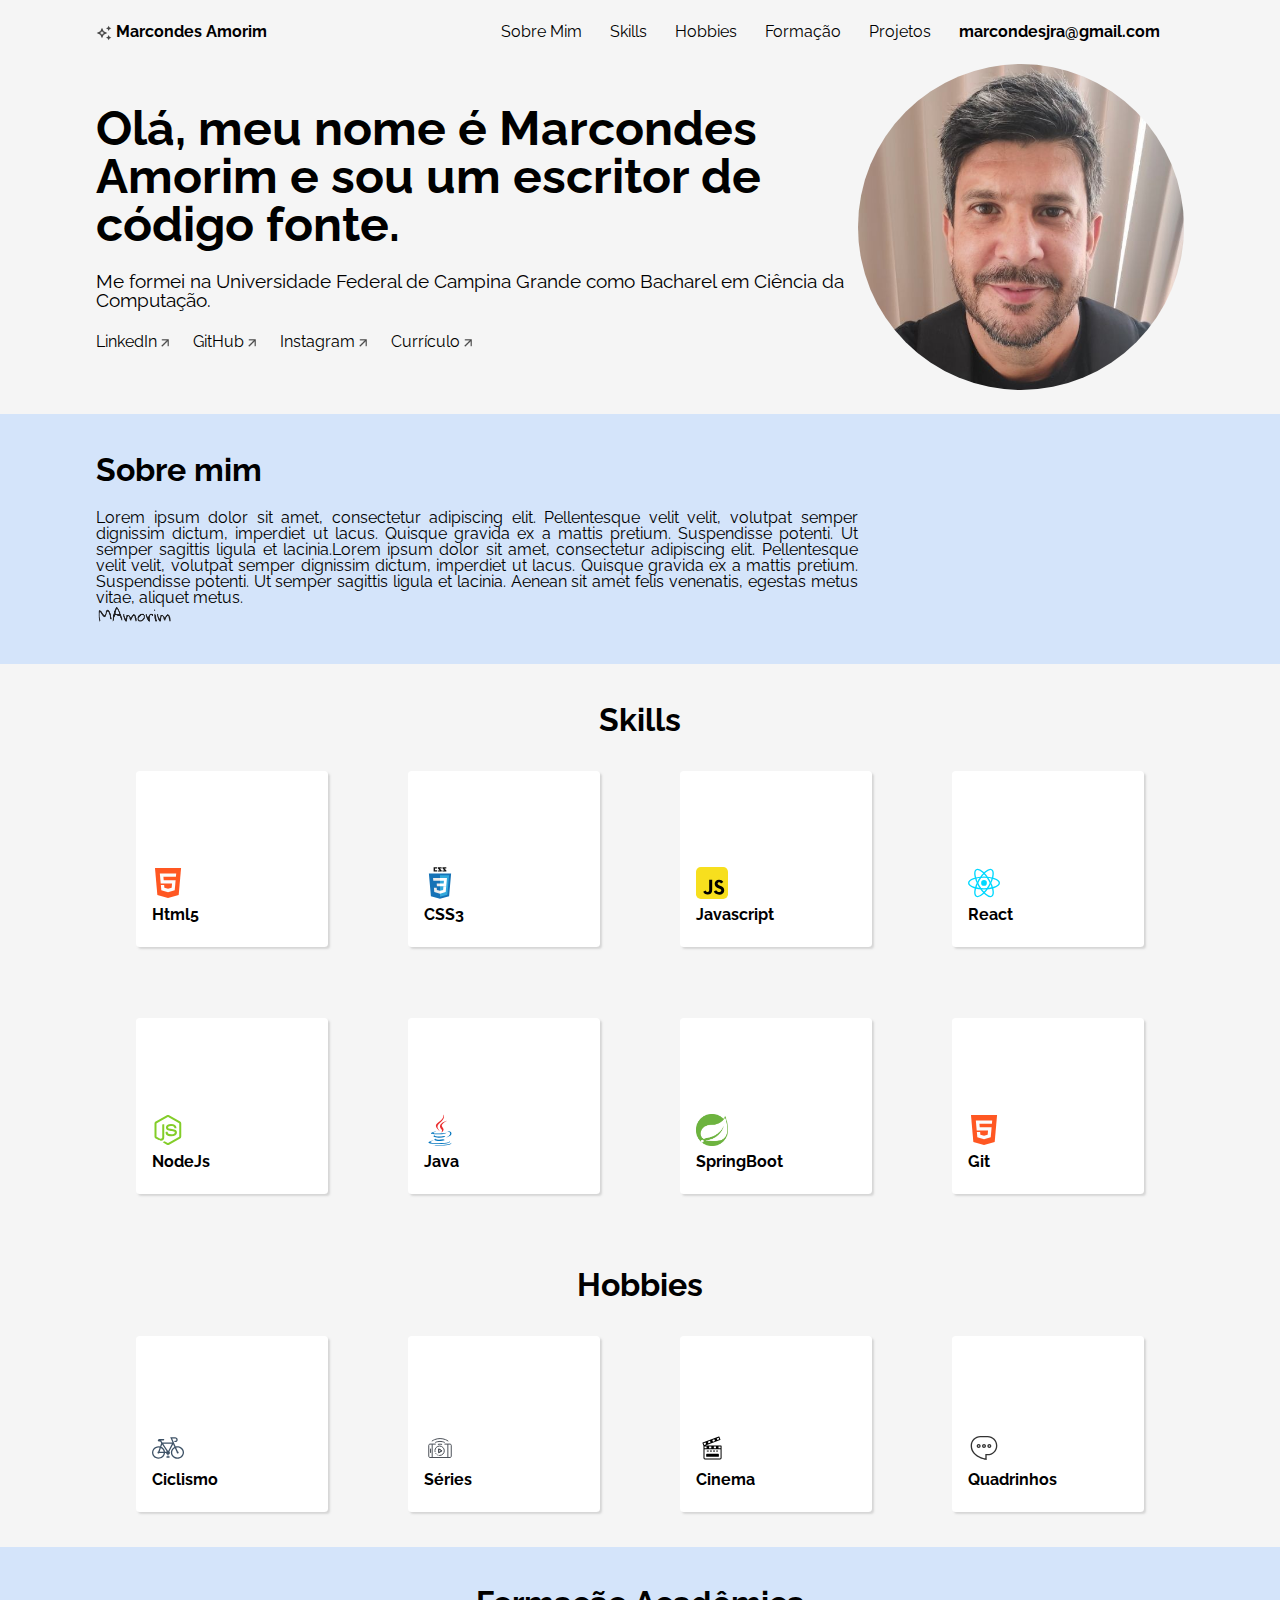
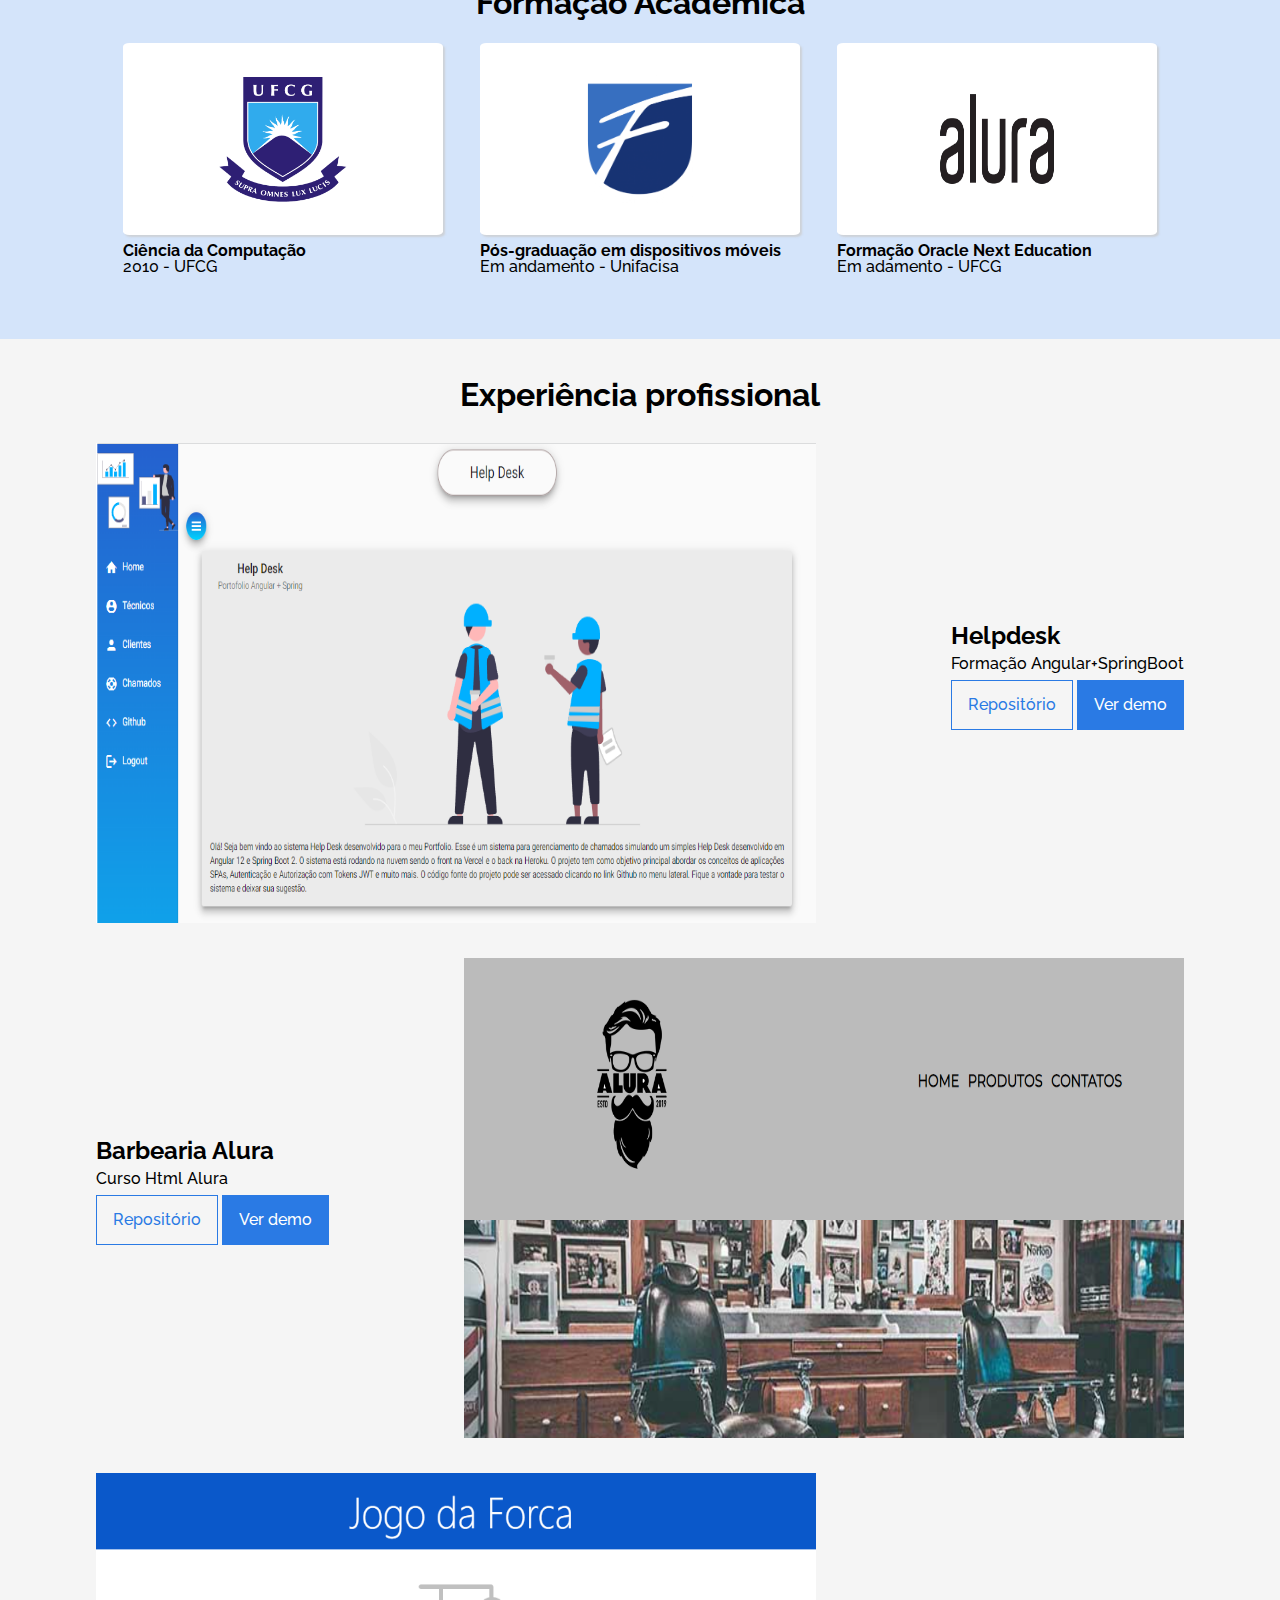
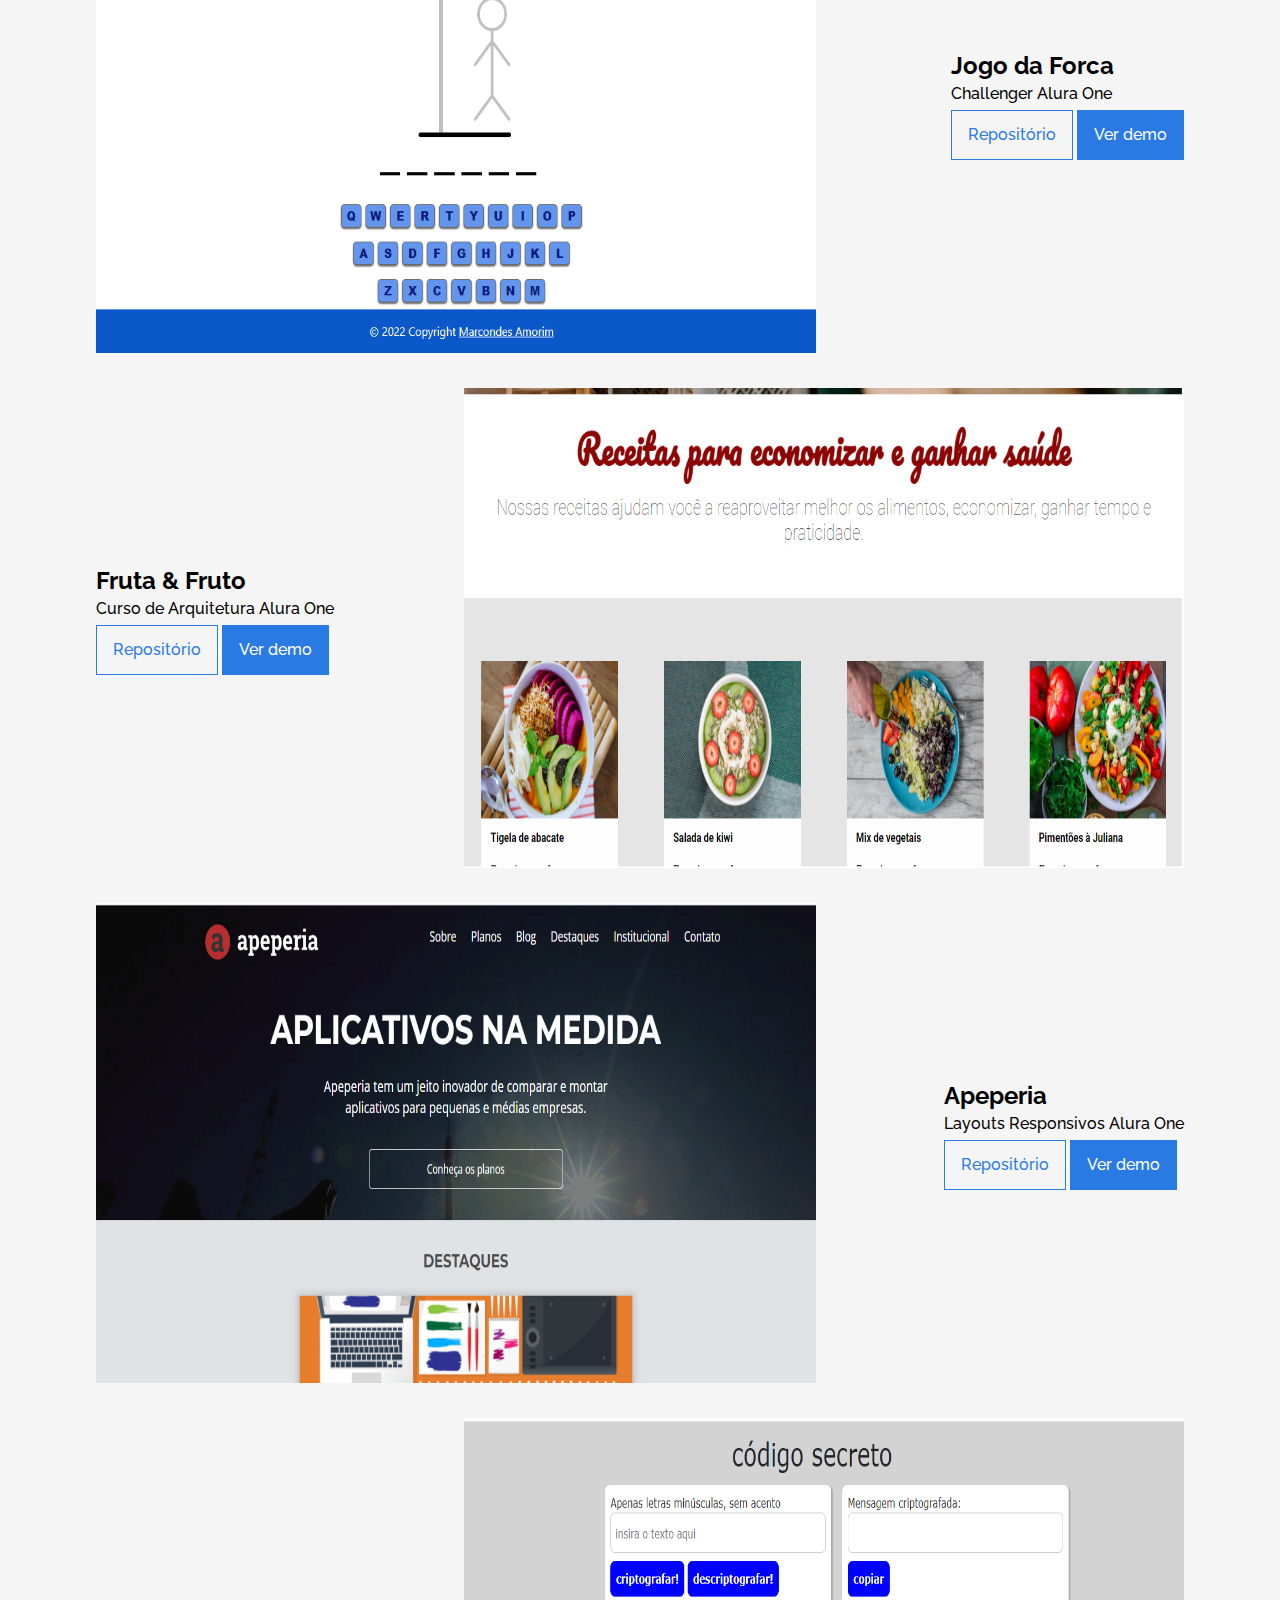
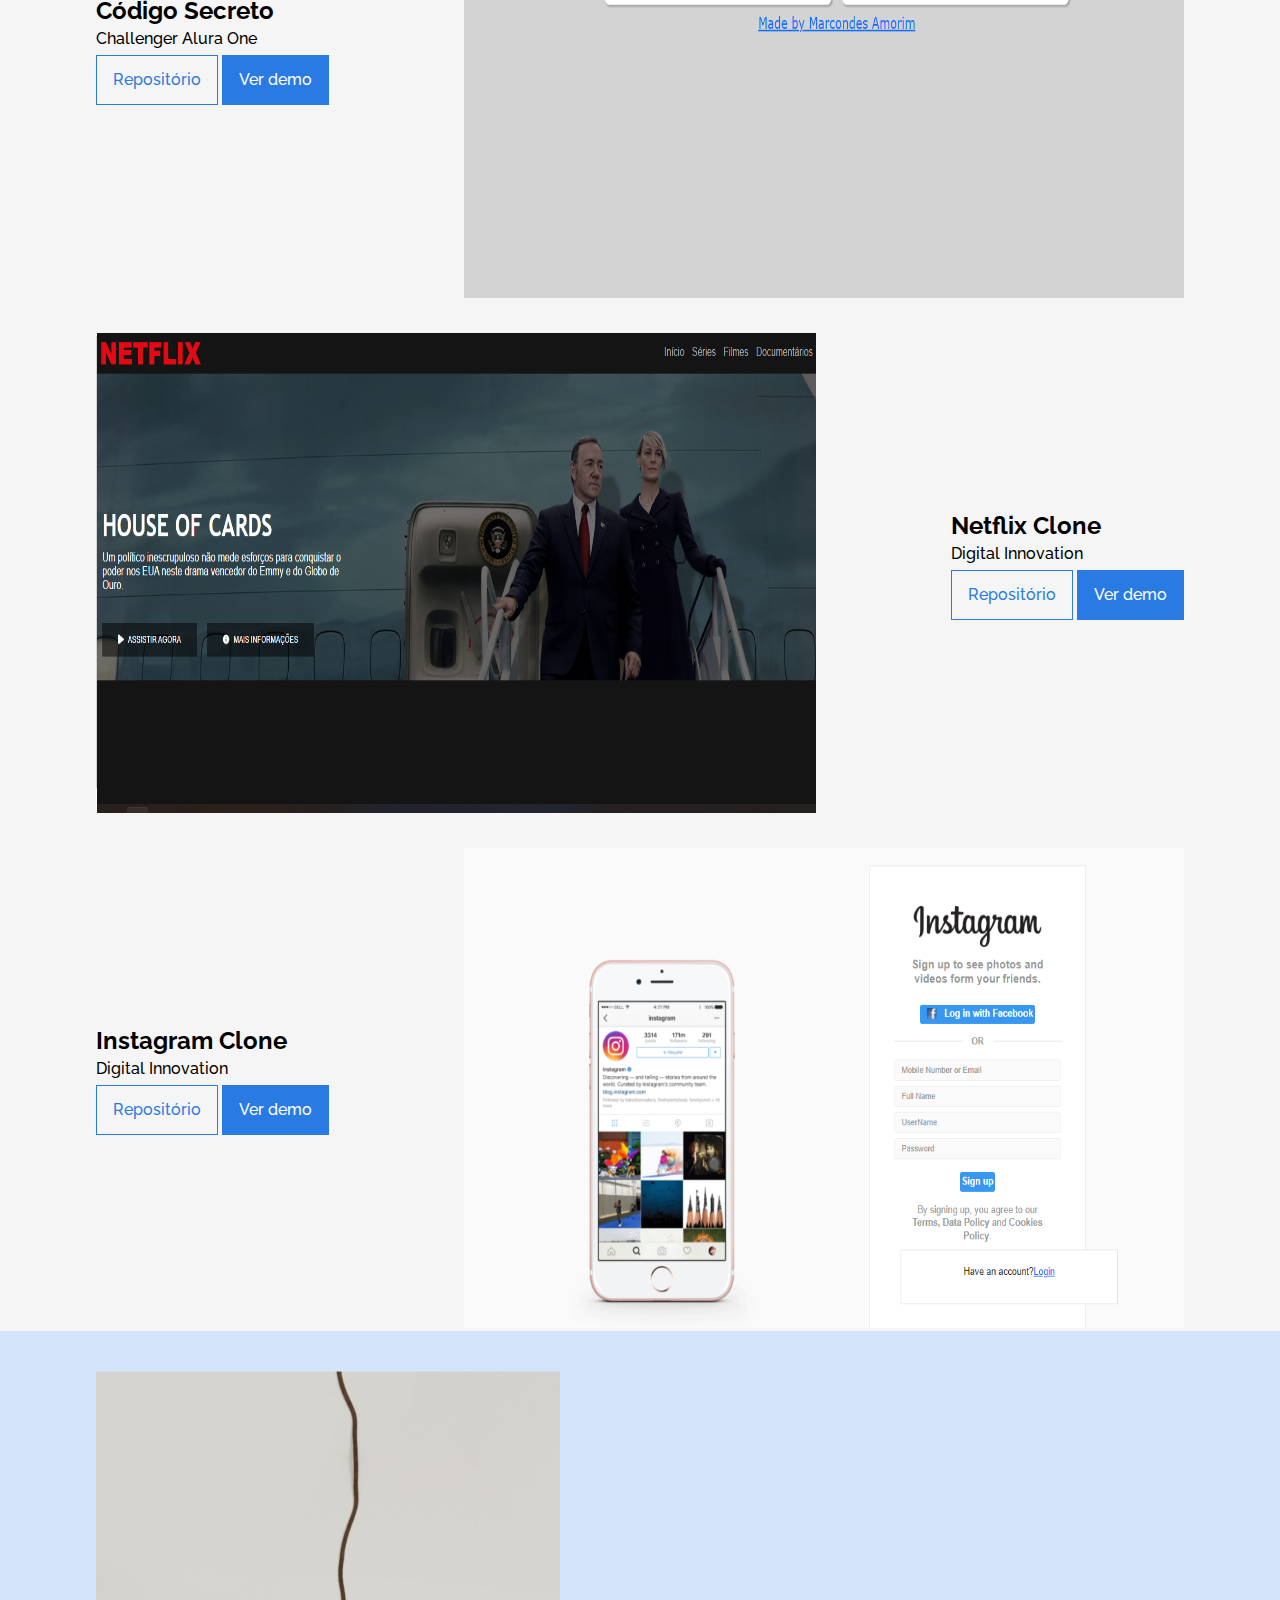
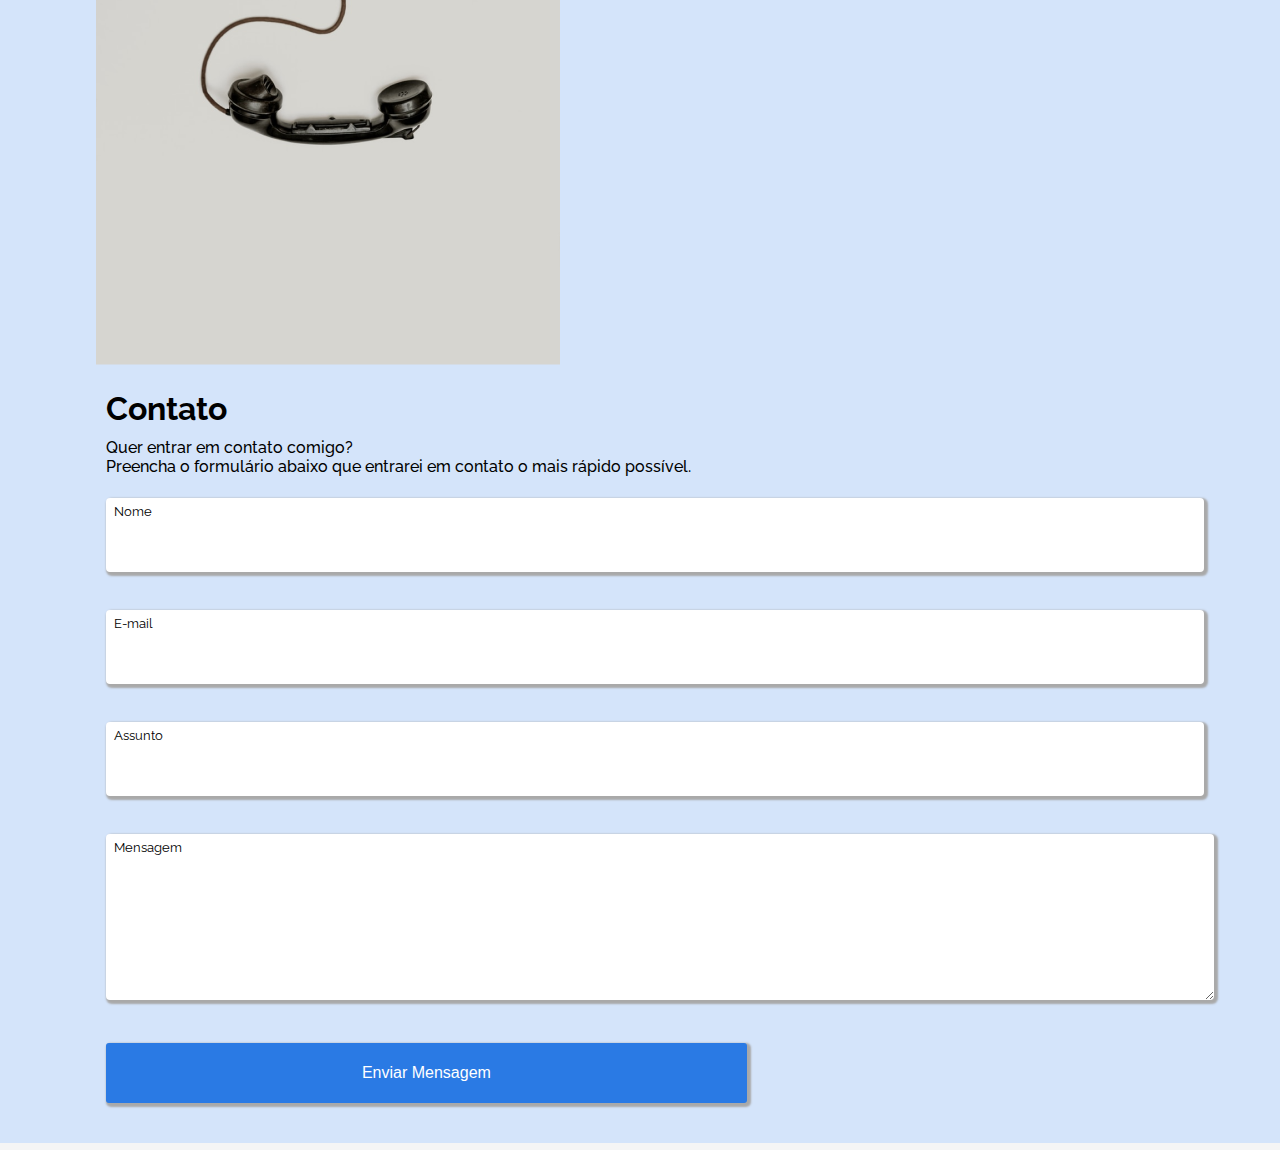
==== index.html @ 7134dd05 "Atualização da seção contato" ====
<!DOCTYPE html>
<html lang="pt-br">

<head>
    <meta charset="UTF-8" />
    <meta http-equiv="X-UA-Compatible" content="IE=edge" />
    <meta name="viewport" content="width=device-width, initial-scale=1.0" />
    <title>Marcondes Amorim Portfólio</title>
    <link href="https://fonts.googleapis.com/css2?family=Raleway&display=swap" rel="stylesheet" />
    <link href="https://fonts.googleapis.com/css2?family=Square+Peg&display=swap" rel="stylesheet">
    <link rel="stylesheet" href="./css/reset.css" />
    <link rel="stylesheet" href="./css/style.css" />
    <link rel="stylesheet" href="./css/header/navegacao.css" />
    <link rel="stylesheet" href="./css/header/apresentacao.css" />
    <link rel="stylesheet" href="./css/sobre.css">
    <link rel="stylesheet" href="./css/skills.css">
    <link rel="stylesheet" href="./css/hobbies.css">
    <link rel="stylesheet" href="./css/formacao.css">
    <link rel="stylesheet" href="./css/experiencia.css">
    <link rel="stylesheet" href="./css/contato.css">
</head>

<body>
    <header>
        <section class="container-navegacao">
            <div class="navegacao_nome">
                <object data="./assets/images/sparkle24dp.svg" class="navegacao_nome__icone"></object>
                <span class="navegacao_nome__texto">Marcondes Amorim</span>
            </div>
            <nav class="navegacao_links">
                <a href="#sobre-mim" class="navegacao_links__link">Sobre Mim</a>
                <a href="#skills" class="navegacao_links__link">Skills</a>
                <a href="#hobbies" class="navegacao_links__link">Hobbies</a>
                <a href="#formacao" class="navegacao_links__link">Formação</a>
                <a href="#projetos" class="navegacao_links__link">Projetos</a>
                <a href="mailto:marcondesjra@gmail.com" class="navegacao_links__link">marcondesjra@gmail.com</a>
            </nav>
        </section>
    </header>
    <main>
        <section class="container-apresentacao">
            <div class="apresentacao">

                <h1 class="apresentacao_titulo">Olá, meu nome é Marcondes Amorim e sou um escritor de código
                    fonte.</h1>

                <div class="apresentacao_texto">Me formei na Universidade Federal de Campina Grande como
                    Bacharel em Ciência da Computação.</div>

                <nav class="apresentacao_medias">
                    <ul>
                        <li>
                            <a href="https://www.linkedin.com/in/marcondesamorim/" target="_blank">LinkedIn</a>
                            <img src="./assets/images/arrow-media.png" alt="imagem de uma seta">
                        </li>
                    </ul>
                    <ul>
                        <li>
                            <a href="https://github.com/MarcondesAmorim" target="_blank">GitHub</a>
                            <img src="./assets/images/arrow-media.png" alt="imagem de uma seta">
                        </li>
                    </ul>
                    <ul>
                        <li>
                            <a href="https://www.instagram.com/marcondesamorim/" target="_blank">Instagram</a>
                            <img src="./assets/images/arrow-media.png" alt="imagem de uma seta">
                        </li>
                    </ul>
                    <ul>
                        <li>
                            <a href="#" target="_blank">Currículo</a>
                            <img src="./assets/images/arrow-media.png" alt="imagem de uma seta">
                        </li>
                    </ul>
                </nav>
            </div>
            <img class="apresentacao_foto-perfil" src="./assets/images/me.png" alt="foto de marcondes amorim" />
        </section>
        <section class="container-sobre">
            <div class="sobre">
                <h1 class="sobre_titulo">Sobre mim</h1>
                <div class="sobre_texto">
                    Lorem ipsum dolor sit amet, consectetur adipiscing elit. Pellentesque velit velit, volutpat semper
                    dignissim dictum, imperdiet ut lacus. Quisque gravida ex a mattis pretium. Suspendisse potenti. Ut
                    semper sagittis ligula et lacinia.Lorem ipsum dolor sit amet, consectetur adipiscing elit.
                    Pellentesque
                    velit velit, volutpat semper dignissim dictum, imperdiet ut lacus. Quisque gravida ex a mattis
                    pretium.
                    Suspendisse potenti. Ut semper sagittis ligula et lacinia. Aenean sit amet felis venenatis, egestas
                    metus vitae, aliquet metus.
                </div>
                <img class="sobre_assinatura" src="./assets/images/assinatura.png" alt="assinatura de marcondes">
            </div>
        </section>
        <section class="container-skills-hobbies">
            <div class="container-skills">
                <div class="skills">
                    <h2 class="skills_title">Skills</h2>
                    <ul class="skills_items">
                        <li class="skills_items__item">
                            <img class="skills_items__item___icon" src="./assets/images/skills/html5.svg"
                                alt="logo html5">
                            <p class="skills_items__item___title">Html5</p>
                        </li>
                        <li class="skills_items__item">
                            <img class="skills_items__item___icon" src="./assets/images/skills/css3.svg"
                                alt="logo css3">
                            <p class="skills_items__item___title">CSS3</p>
                        </li>
                        <li class="skills_items__item">
                            <img class="skills_items__item___icon" src="./assets/images/skills/js.svg"
                                alt="logo javascript">
                            <p class="skills_items__item___title">Javascript</p>
                        </li>
                        <li class="skills_items__item">
                            <img class="skills_items__item___icon" src="./assets/images/skills/react.svg"
                                alt="logo react">
                            <p class="skills_items__item___title">React</p>
                        </li>
                        <li class="skills_items__item">
                            <img class="skills_items__item___icon" src="./assets/images/skills/nodejs.svg"
                                alt="logo nodejs">
                            <p class="skills_items__item___title">NodeJs</p>
                        </li>
                        <li class="skills_items__item">
                            <img class="skills_items__item___icon" src="./assets/images/skills/java.svg"
                                alt="logo java">
                            <p class="skills_items__item___title">Java</p>
                        </li>
                        <li class="skills_items__item">
                            <img class="skills_items__item___icon" src="./assets/images/skills/springboot.png"
                                alt="logo spring boot">
                            <p class="skills_items__item___title">SpringBoot</p>
                        </li>
                        <li class="skills_items__item">
                            <img class="skills_items__item___icon" src="./assets/images/skills/html5.svg"
                                alt="logo git">
                            <p class="skills_items__item___title">Git</p>
                        </li>
                    </ul>
                </div>
            </div>
            <div class="container-hobbies">
                <div class="hobbies">
                    <h2 class="hobbies_title">Hobbies</h2>
                    <ul class="hobbies_items">
                        <li class="hobbies_items__item">
                            <img class="hobbies_items__item___icon" src="./assets/images/hobbies/bike.svg"
                                alt="hobby bicicleta">
                            <p class="hobbies_items__item___title">Ciclismo</p>
                        </li>
                        <li class="hobbies_items__item">
                            <img class="hobbies_items__item___icon" src="./assets/images/hobbies/series.svg"
                                alt="hobby series">
                            <p class="hobbies_items__item___title">Séries</p>
                        </li>
                        <li class="hobbies_items__item">
                            <img class="hobbies_items__item___icon" src="./assets/images/hobbies/cinema.svg"
                                alt="hobby cinema">
                            <p class="hobbies_items__item___title">Cinema</p>
                        </li>
                        <li class="hobbies_items__item">
                            <img class="hobbies_items__item___icon" src="./assets/images/hobbies/quadrinhos.svg"
                                alt="hobby quadrinhos">
                            <p class="hobbies_items__item___title">Quadrinhos</p>
                        </li>
                    </ul>
                </div>
            </div>
            <div class="container-formacao">
                <div class="formacao">
                    <h2 class="formacao_title">Formação Acadêmica</h2>
                    <div class="formacao_items">
                        <div class="formacao_items__item">
                            <div class="formacao_items__item___image">
                                <img class="formacao_items__item___icon" src="./assets/images/formacao/ufcg.png"
                                    alt="logo da ufcg">
                            </div>
                            <div class="formacao_items__item___texto">
                                <div class="formacao_items__item___texto____curso">
                                    Ciência da Computação
                                </div>
                                <div class="formacao_items__item___texto____formacao">
                                    2010 - UFCG
                                </div>
                            </div>
                        </div>
                        <div class="formacao_items__item">
                            <div class="formacao_items__item___image">
                                <img class="formacao_items__item___icon" src="./assets/images/formacao/unifacisa.png"
                                    alt="logo da unifacisa">
                            </div>
                            <div class="formacao_items__item___texto">
                                <div class="formacao_items__item___texto____curso">
                                    Pós-graduação em dispositivos móveis
                                </div>
                                <div class="formacao_items__item___texto____formacao">
                                    Em andamento - Unifacisa
                                </div>
                            </div>
                        </div>
                        <div class="formacao_items__item">
                            <div class="formacao_items__item___image">
                                <img class="formacao_items__item___icon" src="./assets/images/formacao/alura.webp"
                                    alt="logo da alura">
                            </div>
                            <div class="formacao_items__item___texto">
                                <div class="formacao_items__item___texto____curso">
                                    Formação Oracle Next Education
                                </div>
                                <div class="formacao_items__item___texto____formacao">
                                    Em adamento - UFCG
                                </div>
                            </div>
                        </div>
                    </div>
                </div>
            </div>
        </section>
        <section class="container-experiencias">

            <div class="experiencias">
                <h2 class="experiencias_title">Experiência profissional</h2>
                <div class="experiencias_items">

                    <div class="experiencias_items__item">
                        <div>
                            <img class="experiencias_items__item___image"
                                src="./assets/images/experiencias/helpdesk.png" alt="tela da página de helpdesk">
                        </div>
                        <div class="experiencias_items__item___detalhes">
                            <h2 class="experiencias_items__item___detalhes____titulo">Helpdesk</h2>
                            <h1 class="experiencias_items__item___detalhes____descricao">Formação Angular+SpringBoot
                            </h1>
                            <div class="experiencias_items_item___detalhes____botoes">
                                <a class="experiencias_items__item___detalhes____botoes_____repositorio"
                                    href="https://github.com/marcondesamorim/helpdesk-frontend"
                                    target="_blank">Repositório</a>
                                <a class="experiencias_items__item___detalhes____botoes_____demo"
                                    href="https://helpdesk-olive.vercel.app/login" target="_blank">Ver demo</a>
                            </div>
                        </div>
                    </div>

                    <div class="experiencias_items__item">
                        <div class="experiencias_items__item___detalhes">
                            <h2 class="experiencias_items__item___detalhes____titulo">Barbearia Alura</h2>
                            <h1 class="experiencias_items__item___detalhes____descricao">Curso Html Alura</h1>
                            <div class="experiencias_items_item___detalhes____botoes">
                                <a class="experiencias_items__item___detalhes____botoes_____repositorio"
                                    href="https://github.com/marcondesamorim/cursohtmlalura"
                                    target="_blank">Repositório</a>
                                <a class="experiencias_items__item___detalhes____botoes_____demo"
                                    href="https://marcondesamorim.github.io/cursohtmlalura/" target="_blank">Ver
                                    demo</a>
                            </div>
                        </div>
                        <div>
                            <img class="experiencias_items__item___image"
                                src="./assets/images/experiencias/barbershop.png"
                                alt="tela da página de Barbearia Alura">
                        </div>
                    </div>

                    <div class="experiencias_items__item">
                        <div>
                            <img class="experiencias_items__item___image"
                                src="./assets/images/experiencias/jogodaforca.png"
                                alt="tela da página do Jogo da Forca">
                        </div>
                        <div class="experiencias_items__item___detalhes">
                            <h2 class="experiencias_items__item___detalhes____titulo">Jogo da Forca</h2>
                            <h1 class="experiencias_items__item___detalhes____descricao">Challenger Alura One</h1>
                            <div class="experiencias_items_item___detalhes____botoes">
                                <a class="experiencias_items__item___detalhes____botoes_____repositorio"
                                    href="https://github.com/marcondesamorim/ChallengeOneJogoForca"
                                    target="_blank">Repositório</a>
                                <a class="experiencias_items__item___detalhes____botoes_____demo"
                                    href="https://marcondesamorim.github.io/ChallengeOneJogoForca/pages/round.html"
                                    target="_blank">Ver demo</a>
                            </div>
                        </div>
                    </div>

                    <div class="experiencias_items__item">
                        <div class="experiencias_items__item___detalhes">
                            <h2 class="experiencias_items__item___detalhes____titulo">Fruta & Fruto</h2>
                            <h1 class="experiencias_items__item___detalhes____descricao">Curso de Arquitetura Alura One
                            </h1>
                            <div class="experiencias_items_item___detalhes____botoes">
                                <a class="experiencias_items__item___detalhes____botoes_____repositorio"
                                    href="https://github.com/marcondesamorim/fruta-fruto"
                                    target="_blank">Repositório</a>
                                <a class="experiencias_items__item___detalhes____botoes_____demo"
                                    href="https://marcondesamorim.github.io/fruta-fruto/" target="_blank">Ver demo</a>
                            </div>
                        </div>
                        <div>
                            <img class="experiencias_items__item___image"
                                src="./assets/images/experiencias/fruta-fruto.png"
                                alt="tela da página do Fruto & Fruta">
                        </div>
                    </div>
                    <div class="experiencias_items__item">
                        <div>
                            <img class="experiencias_items__item___image"
                                src="./assets/images/experiencias/apeperia.png" alt="tela da página da Apeperia">
                        </div>
                        <div class="experiencias_items__item___detalhes">
                            <h2 class="experiencias_items__item___detalhes____titulo">Apeperia</h2>
                            <h1 class="experiencias_items__item___detalhes____descricao">Layouts Responsivos Alura One
                            </h1>
                            <div class="experiencias_items_item___detalhes____botoes">
                                <a class="experiencias_items__item___detalhes____botoes_____repositorio"
                                    href="https://github.com/marcondesamorim/apeperia" target="_blank">Repositório</a>
                                <a class="experiencias_items__item___detalhes____botoes_____demo"
                                    href="https://marcondesamorim.github.io/apeperia/" target="_blank">Ver demo</a>
                            </div>
                        </div>
                    </div>

                    <div class="experiencias_items__item">
                        <div class="experiencias_items__item___detalhes">
                            <h2 class="experiencias_items__item___detalhes____titulo">Código Secreto</h2>
                            <h1 class="experiencias_items__item___detalhes____descricao">Challenger Alura One</h1>
                            <div class="experiencias_items_item___detalhes____botoes">
                                <a class="experiencias_items__item___detalhes____botoes_____repositorio"
                                    href="https://github.com/marcondesamorim/ChallengeOneLogicaBr"
                                    target="_blank">Repositório</a>
                                <a class="experiencias_items__item___detalhes____botoes_____demo"
                                    href="https://marcondesamorim.github.io/ChallengeOneLogicaBr/" target="_blank">Ver
                                    demo</a>
                            </div>
                        </div>
                        <div>
                            <img class="experiencias_items__item___image"
                                src="./assets/images/experiencias/codigosecreto.png"
                                alt="tela da página do Código Secreto">
                        </div>
                    </div>
                    <div class="experiencias_items__item">
                        <div>
                            <img class="experiencias_items__item___image"
                                src="./assets/images/experiencias/netflixclone.png"
                                alt="tela da página da Netflix Clone">
                        </div>
                        <div class="experiencias_items__item___detalhes">
                            <h2 class="experiencias_items__item___detalhes____titulo">Netflix Clone</h2>
                            <h1 class="experiencias_items__item___detalhes____descricao">Digital Innovation</h1>
                            <div class="experiencias_items_item___detalhes____botoes">
                                <a class="experiencias_items__item___detalhes____botoes_____repositorio"
                                    href="https://github.com/marcondesamorim/netflixclone"
                                    target="_blank">Repositório</a>
                                <a class="experiencias_items__item___detalhes____botoes_____demo"
                                    href="https://marcondesamorim.github.io/netflixclone/" target="_blank">Ver demo</a>
                            </div>
                        </div>
                    </div>

                    <div class="experiencias_items__item">
                        <div class="experiencias_items__item___detalhes">
                            <h2 class="experiencias_items__item___detalhes____titulo">Instagram Clone</h2>
                            <h1 class="experiencias_items__item___detalhes____descricao">Digital Innovation</h1>
                            <div class="experiencias_items_item___detalhes____botoes">
                                <a class="experiencias_items__item___detalhes____botoes_____repositorio"
                                    href="https://github.com/marcondesamorim/instagram-dio"
                                    target="_blank">Repositório</a>
                                <a class="experiencias_items__item___detalhes____botoes_____demo"
                                    href="https://marcondesamorim.github.io/instagram-dio/" target="_blank">Ver demo</a>
                            </div>
                        </div>
                        <div>
                            <img class="experiencias_items__item___image"
                                src="./assets/images/experiencias/instagramclone.png"
                                alt="tela da página de Instagram Clone">
                        </div>
                    </div>

                </div>
            </div>
        </section>
        <section class="container-contato">
            <div class="contato">
                <img class="contato_imagem" src="./assets/images/contato.png" alt="imagem de um telefone">
                <fielset>
                    <form id="form" action="https://formsubmit.co/marcondesjra@gmail.com" method="POST">
                        <input type="hidden" name="_captcha" value="false">
                        <input type="hidden" name="_next"
                            value="https://marcondesamorim.github.io/portfolio/obrigado.html">
                        <h3>Contato</h3>

                        <legend>Quer entrar em contato comigo? <br>
                            Preencha o formulário abaixo que entrarei em contato o mais rápido possível.</legend>

                        <div class="form-control">
                            <label class="label-nome" for="nome"> Nome</label>
                            <input type="text" class="input" data-tipo="nome" name="Nome" id="nome" required>
                            <small class="mensagem-erro">Nome incorreto</small>
                            <span class="mensagem-valida">O campo nome é válido &checkmark;</span>
                        </div>
                        <div class="form-control">
                            <label class="label-email" for="email"> E-mail</label>
                            <input type="email" class="input" data-tipo="email" name="email" id="email" required>
                            <small class="mensagem-erro">Email incorreto </small>
                            <span class="mensagem-valida">O email digitado é válido &checkmark;</span>
                        </div>
                        <div class="form-control">
                            <label class="label-assunto" for="assunto"> Assunto</label>
                            <input type="text" class="input" data-tipo="assunto" name="Assunto" id="assunto" required>
                            <small class="mensagem-erro">Assunto incorreto</small>
                            <span class="mensagem-valida">O campo assunto é válido &checkmark;</span>
                        </div>
                        <div class="form-control">
                            <label class="label-mensagem" for="mensagem">Mensagem</label>
                            <textarea type="text" class="textarea" data-tipo="mensagem" name="Mensagem" cols="80"
                                rows="7" id="mensagem" required></textarea>
                            <small class="mensagem-erro">Mensagem incorreta</small>
                            <span class="mensagem-valida">O campo mensagem é válido &checkmark;</span>
                        </div>
                        <div class="form-control">
                            <label for="botao"></label>
                            <button type="submit" id="botao" value="Enviar Mensagem">Enviar Mensagem</button>
                        </div>
                    </form>
                </fielset>
            </div>
        </section>
    </main>
</body>
<footer class="rodape"></footer>

</html>
---- css/style.css ----
:root {
    --largura-home: 85%;
    --largura-mobile: 90%;

    --color-destacado-item: rgb(212, 228, 250);
}

body {
    background-color: #f5f5f5;
    font-family: "Raleway", sans-serif;
    font-style: normal;
}
---- css/header/navegacao.css ----
header {
    z-index: 1;
    width: 100%;
    height: 3rem;
    background-color: #F5F5F5;
    position: fixed;
    top: 0;
}

.container-navegacao {
    display: flex;
    justify-content: space-between;
    width: var(--largura-home);
    margin: 0 auto;
    padding: 1.5rem 0 1.5rem 0;
}

.navegacao_nome__icone {
    max-height: 1rem;
    vertical-align: middle;
}

.navegacao_nome {
    font-weight: bold;
}

.navegacao_nome,
.navegacao_links__link {
    text-decoration: none;
    color: black;
    font-size: 1rem;
    margin-right: 1.5rem;
}

.navegacao_links__link:last-child {
    font-weight: bold;
}


.navegacao_links__link:hover {
    font-weight: bold;
    color: #053e8c;
}
---- css/header/apresentacao.css ----
.container-apresentacao {
    margin: 4rem auto 1.5rem;
    display: flex;
    align-items: center;
    width: var(--largura-home);
}

.apresentacao {
    width: 70%;
}

.apresentacao_titulo {
    font-size: 3rem;
    font-weight: bold;
}

.apresentacao_texto {
    font-size: 1.2rem;
}

.apresentacao_titulo,
.apresentacao_texto {
    margin-bottom: 1.5rem;
}

.apresentacao_medias {
    display: flex;
}

.apresentacao_medias ul li a {
    text-decoration: none;
    font-size: 1rem;
    color: black;
}


.apresentacao_medias ul li a:hover {
    font-weight: 700;
    color: #053e8c;
}

.apresentacao_medias ul li img {
    width: 0.5rem;
    margin-right: 1.5rem;
}


.apresentacao_foto-perfil {
    width: 30%;
    border-radius: 90%;
    display: block;
}

.apresentacao_foto-perfil:hover {
    transform: scale(1.05, 1.05);
}
---- css/sobre.css ----
.container-sobre {
    padding: 2.5rem 0;
    background-color: var(--color-destacado-item);
}

.sobre {
    margin: 0 auto;
    width: var(--largura-home);
    display: flex;
    flex-direction: column;
    align-items: flex-start;
}


.sobre_titulo {
    font-size: 2rem;
    font-style: normal;
    font-weight: 700;
    line-height: bold;
}

.sobre_texto {
    margin-top: 1.5rem;
    width: 70%;
    font-size: 1rem;
    text-align: justify;
}

.sobre_assinatura {
    width: 7%;
}
---- css/skills.css ----
.container-skills {
    padding-top: 2.5rem;
}

.skills {
    margin: 0 auto;
    width: var(--largura-home);
}

.skills_title {
    text-align: center;
    font-size: 2rem;
    font-style: normal;
    font-weight: 700;
    line-height: bold;
}

.skills_items {
    display: flex;
    flex-direction: row;
    flex-wrap: wrap;
    justify-content: space-around;

}

.skills_items__item {
    display: flex;
    flex-direction: column;
    justify-content: flex-end;
    align-items: flex-start;

    width: 10rem;
    height: 9rem;
    padding: 1rem;
    margin: 2.2rem;
    background-color: white;
    border-radius: 2%;
    box-shadow: 2px 2px 2px rgb(204 204 204 / 76%);
}

.skills_items__item:hover {
    transform: scale(1.05, 1.05);
}


.skills_items__item___icon {
    width: 2rem;
    height: 2rem;
}

.skills_items__item___title {
    font-weight: bold;
    margin: .5rem .5rem .5rem 0;
}
---- css/hobbies.css ----
.container-hobbies {
    padding-top: 2.5rem;
}

.hobbies {
    margin: 0 auto;
    width: var(--largura-home);
}

.hobbies_title {
    text-align: center;
    font-size: 2rem;
    font-style: normal;
    font-weight: 700;
    line-height: bold;
}

.hobbies_items {
    display: flex;
    flex-direction: row;
    flex-wrap: wrap;
    justify-content: space-around;

}

.hobbies_items__item {
    display: flex;
    flex-direction: column;
    justify-content: flex-end;
    align-items: flex-start;

    width: 10rem;
    height: 9rem;
    padding: 1rem;
    margin: 2.2rem;
    background-color: white;
    border-radius: 2%;
    box-shadow: 2px 2px 2px rgb(204 204 204 / 76%);
}

.hobbies_items__item:hover {
    transform: scale(1.05, 1.05);
}


.hobbies_items__item___icon {
    width: 2rem;
    height: 2rem;
}

.hobbies_items__item___title {
    font-weight: bold;
    margin: .5rem .5rem .5rem 0;
}
---- css/formacao.css ----
.container-formacao {
    padding: 2.5rem 0;
    background-color: var(--color-destacado-item);
}


.formacao {
    margin: 0 auto;
    width: var(--largura-home);
}

.formacao_title {
    text-align: center;
    font-size: 2rem;
    font-style: normal;
    font-weight: 700;
    line-height: bold;
}

.formacao_items {
    display: flex;
    flex-direction: row;
    justify-content: space-around;
    flex-wrap: wrap;

}

.formacao_items__item___image {
    display: flex;
    justify-content: center;
    align-items: center;
    width: 20rem;
    height: 12rem;
    background-color: white;
    border-radius: 2%;
    box-shadow: 2px 2px 2px rgb(204 204 204 / 76%);
}

.formacao_items:last-child {
    margin: 1.5rem 0.5rem;
}

.formacao_items__item:hover {
    transform: scale(1.05, 1.05);
}


.formacao_items__item___icon {
    width: 8rem;
    height: 8rem;
}

.formacao_items__item___texto____curso {
    font-weight: 700;
    margin-top: .5rem;
}

.formacao_items__item___texto____formacao {
    font-weight: 500;
}
---- css/experiencia.css ----
.container-experiencias {
    padding-top: 2.5rem;
}

.experiencias {
    margin: 0 auto;
    width: var(--largura-home);
}

.experiencias_title {
    text-align: center;
    font-size: 2rem;
    font-style: normal;
    font-weight: 700;
    line-height: bold;
}

.experiencias_items__item {
    display: flex;
    flex-direction: row;
    align-items: center;
    justify-content: space-between;
    margin-top: 2rem;
}


.experiencias_items__item___image {
    width: 45rem;
    height: 30rem;
}

.experiencias_items__item___detalhes * {
    margin-bottom: .5rem;
}

.experiencias_items__item___detalhes____titulo {
    font-weight: 700;
    font-size: 1.5rem;
}

.experiencias_items__item___detalhes____descricao {
    font-weight: 500;
    font-size: 1rem;
}

.experiencias_items_item___detalhes____botoes a:hover {
    transform: scale(1.05, 1.05);
}

.experiencias_items__item___detalhes____botoes_____repositorio {
    border: 1px solid #2a7ae4;
    text-decoration: none;
    display: inline-block;
    color: #2a7ae4;
    padding: 1rem;
    font-weight: 500;
    font-size: 1rem;
}

.experiencias_items__item___detalhes____botoes_____demo {
    border: 1px solid #2a7ae4;
    background-color: #2a7ae4;
    text-decoration: none;
    display: inline-block;
    color: #FFFFFF;
    padding: 1rem;
    font-weight: 500;
    font-size: 1rem;
}
---- css/contato.css ----
.container-contato {
    padding: 2.5rem 0;
    background-color: var(--color-destacado-item);
}


.contato {
    margin: 0 auto;
    width: var(--largura-home);
}


form {
    display: block;
    padding: 5px 10px 0 10px;
    margin: 17px 0 0 0;
}

form h3 {
    margin: 0 0 10px;
    font-size: 32px;
    font-style: normal;
    font-weight: 700;
    line-height: 38px;
    text-align: left;
}

form legend {
    display: block;
    margin: 0 0 30px;
    font-size: 16px;
    font-style: normal;
    font-weight: 500;
    line-height: 19px;
    text-align: left;
}

.form-control-success input {
    border: 2px solid #4ECA64;
}

.form-control-error input {
    border: 2px solid #DB5A5A;
}

.form-control-success textarea {
    border: 2px solid #4ECA64;
}

.form-control-error textarea {
    border: 2px solid #DB5A5A;
}

.form-control small {
    display: block;
    margin-top: -1em;
    margin-bottom: 1em;
    color: #ef0808;
    font-weight: 600;
    visibility: hidden;
}

.form-control span {
    display: block;
    margin-top: -2em;
    margin-bottom: 1em;
    color: #4ECA64;
    font-weight: 600;
    visibility: hidden;
}

.form-control-error small {
    visibility: visible;
}

.form-control-success span {
    visibility: visible;
}

.form-control small .mensagem {
    margin-top: -.5em;
}

.form-control-success .textarea {
    margin-bottom: 3em;
}

input,
textarea {
    border: 1px solid rgb(225, 223, 223);
    box-shadow: 2px 2px 2px 2px darkgray;
}

label {
    display: block;
    font-size: 0.8rem;
    margin-bottom: -1.3rem;
    margin-left: 0.5rem;
}

label:checked {
    color: rgba(12, 94, 201, 1);
}

form input {
    display: block;
    margin: 0 0 30px;
    padding: 12px 15px 2px;
    width: 100%;
    height: 60px;
}

form textarea {
    display: block;
    padding: 20px 20px;
    margin: 0 0 2em 0;
}

#botao {
    color: white;
    font-size: 1rem;
    background-color: #2A7AE4;
    width: 60%;
    height: 60px;
    border: none;
    border-radius: 3px;
    cursor: pointer;
    margin-top: 1em;
    box-shadow: 2px 2px 2px 2px darkgray;
}

input,
textarea {
    width: 100%;
    border-radius: 4px;
    padding: 15px;
    border: none;
    outline: none;
    font-size: 16px;
}
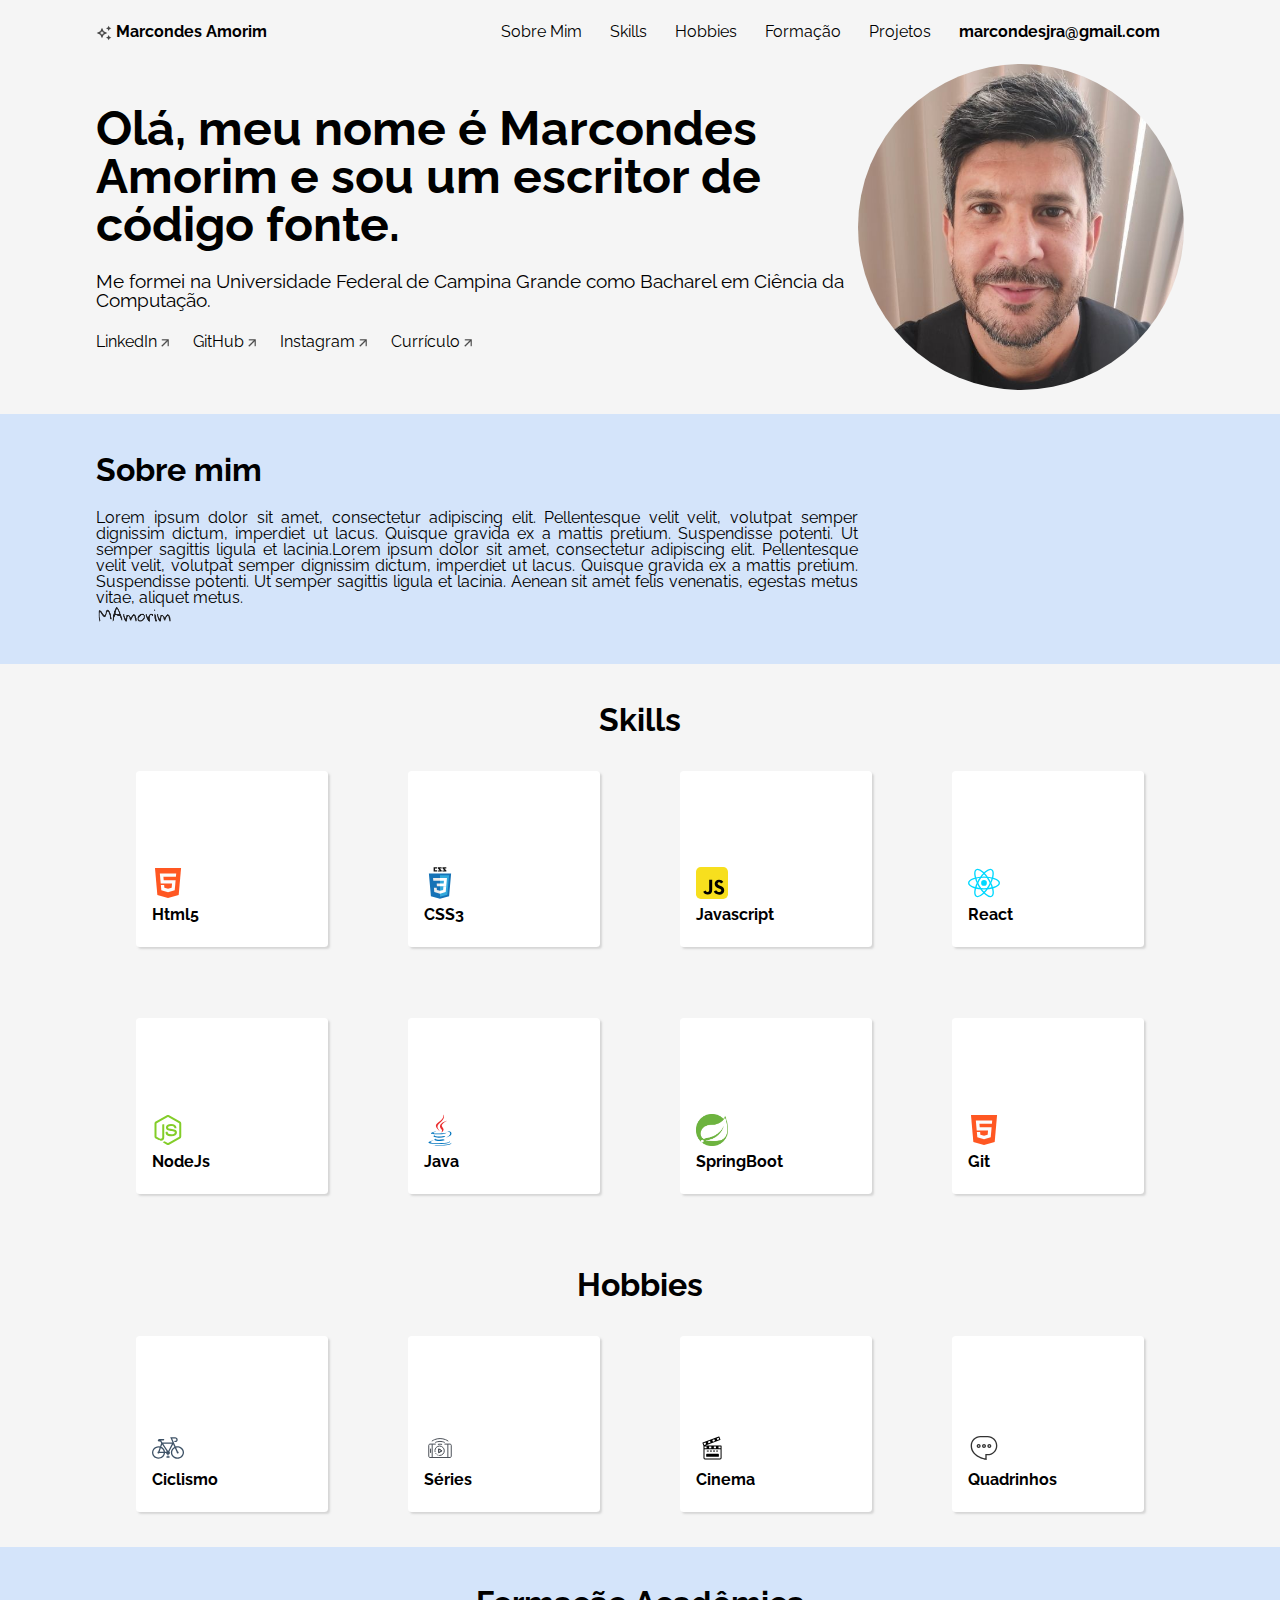
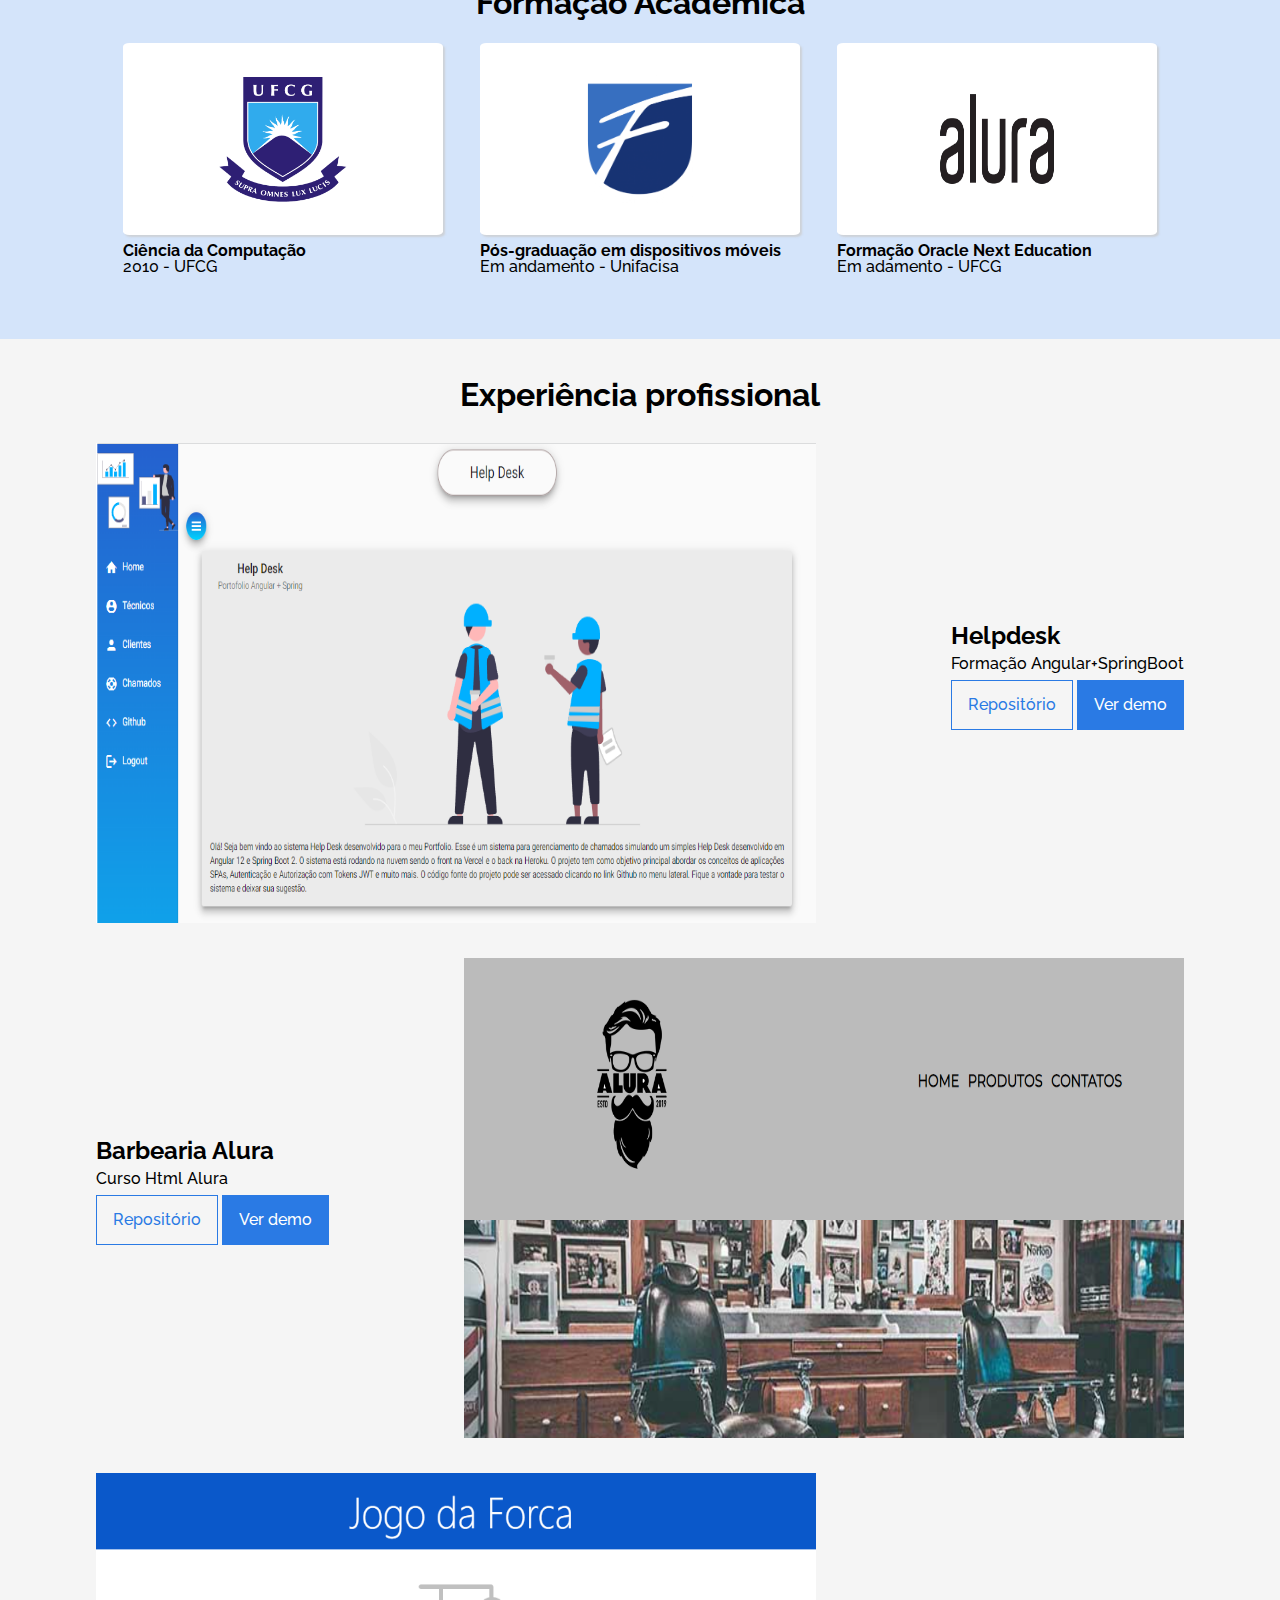
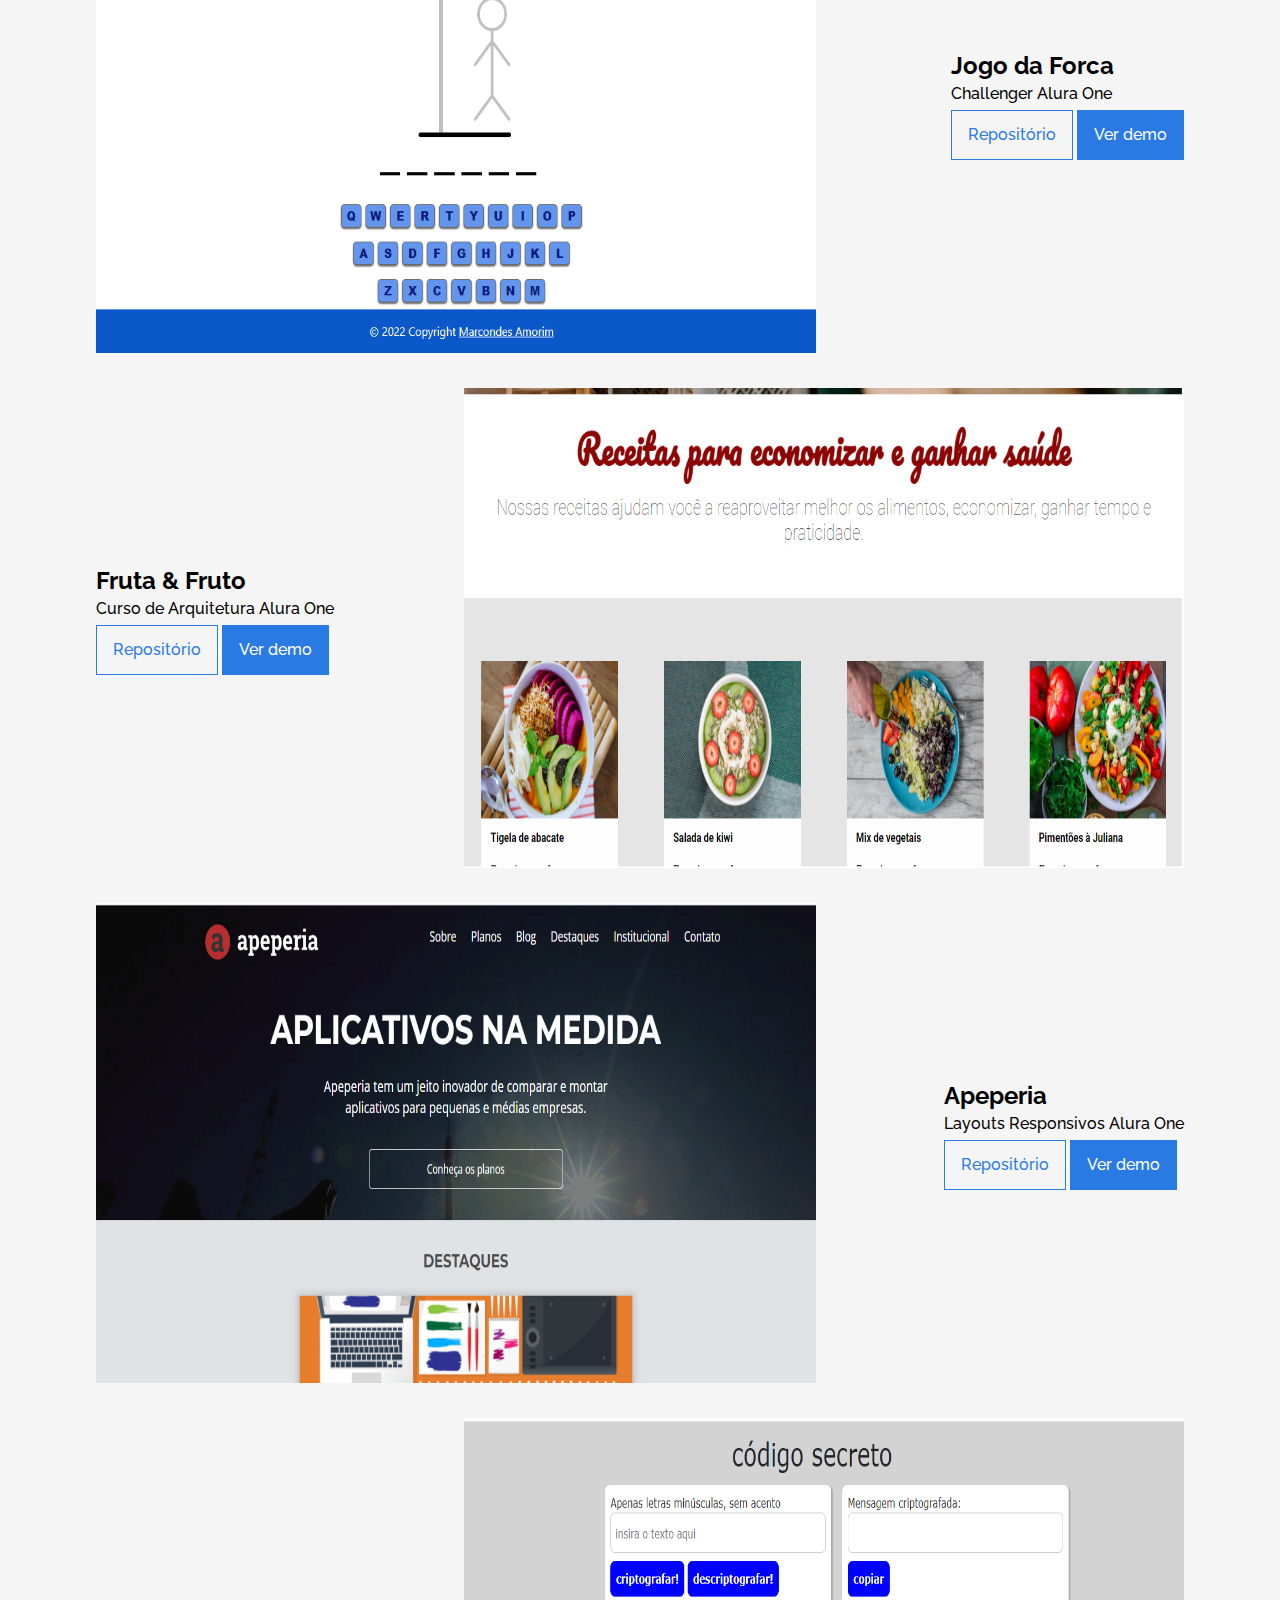
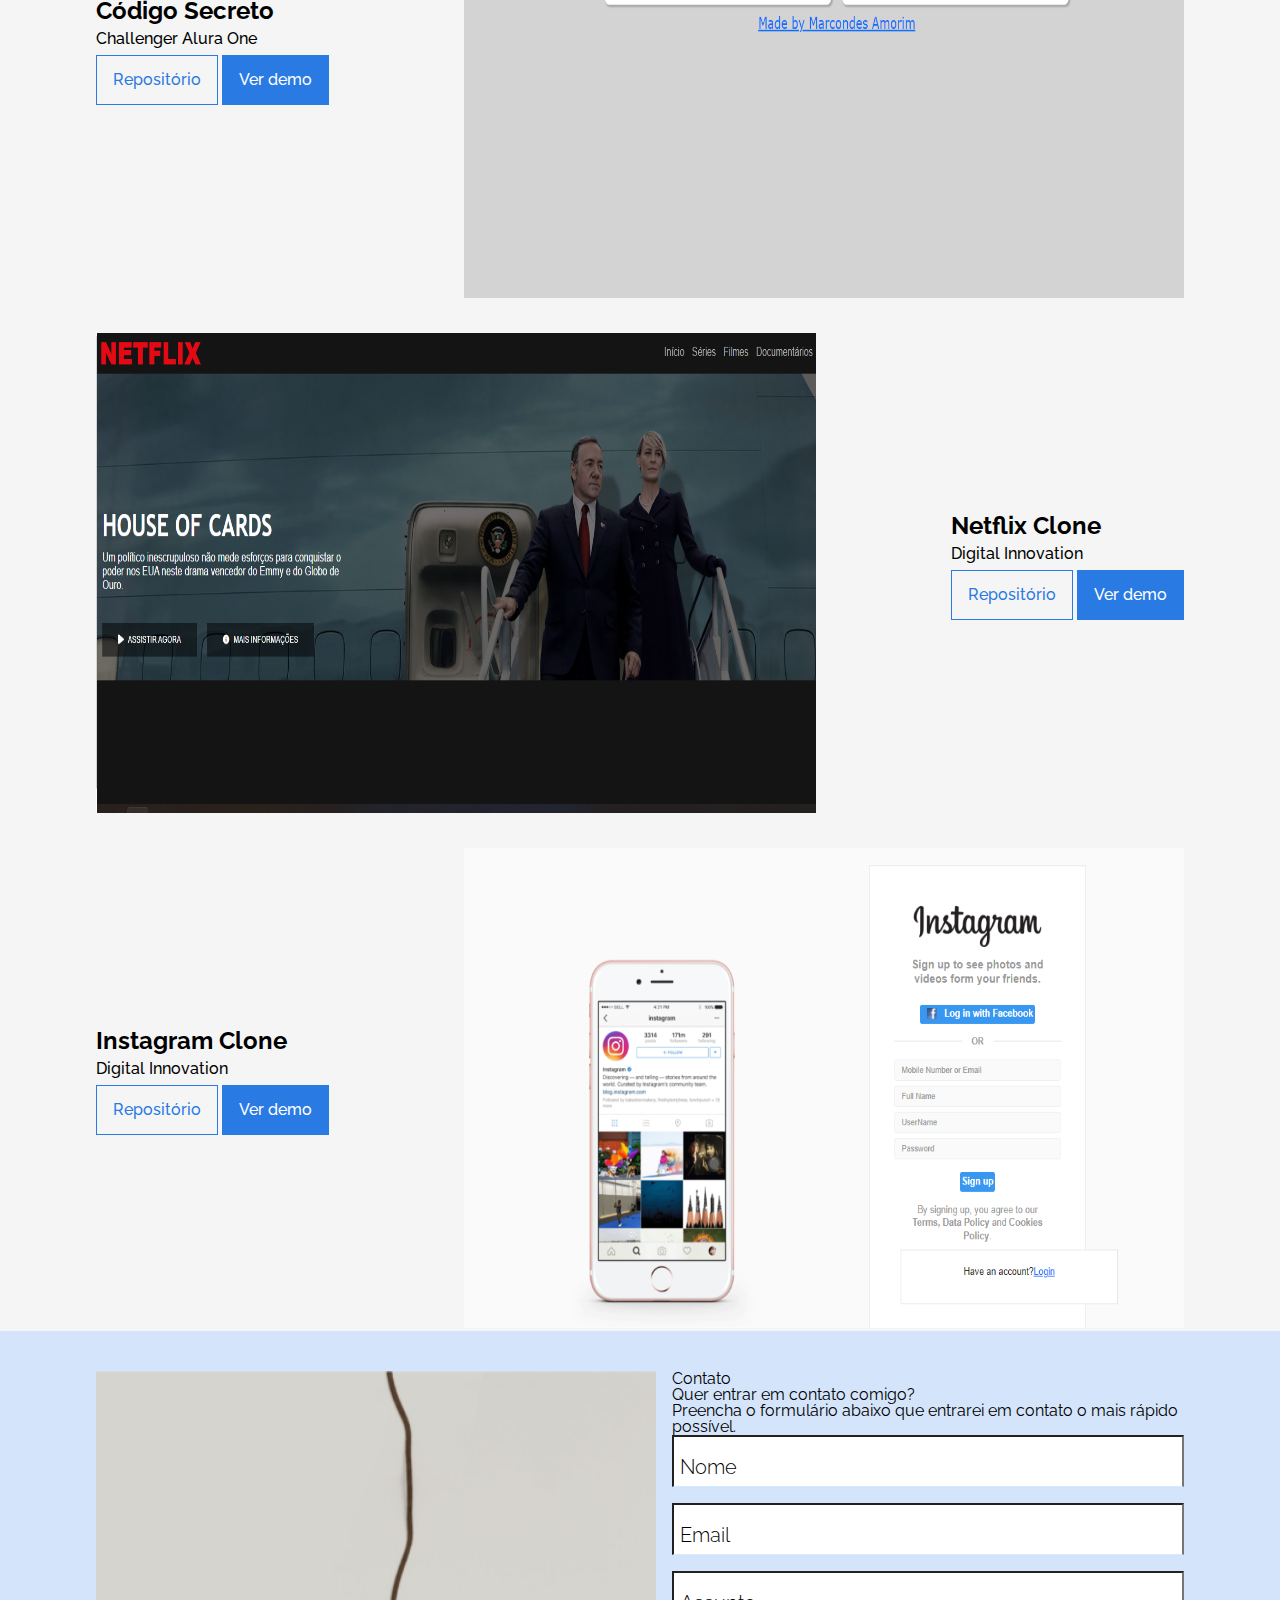
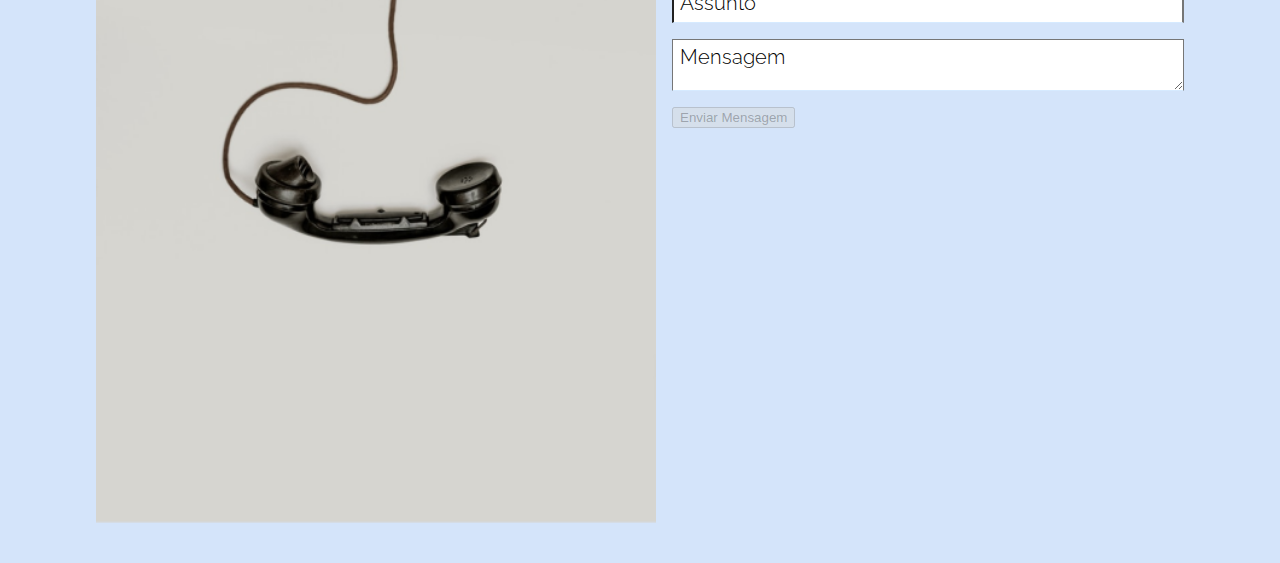
==== commit 5ee68bf8: "validação dos inputs" ====
--- a/index.html
+++ b/index.html
@@ -8,16 +8,16 @@
     <title>Marcondes Amorim Portfólio</title>
     <link href="https://fonts.googleapis.com/css2?family=Raleway&display=swap" rel="stylesheet" />
     <link href="https://fonts.googleapis.com/css2?family=Square+Peg&display=swap" rel="stylesheet">
-    <link rel="stylesheet" href="./css/reset.css" />
-    <link rel="stylesheet" href="./css/style.css" />
-    <link rel="stylesheet" href="./css/header/navegacao.css" />
-    <link rel="stylesheet" href="./css/header/apresentacao.css" />
-    <link rel="stylesheet" href="./css/sobre.css">
-    <link rel="stylesheet" href="./css/skills.css">
-    <link rel="stylesheet" href="./css/hobbies.css">
-    <link rel="stylesheet" href="./css/formacao.css">
-    <link rel="stylesheet" href="./css/experiencia.css">
-    <link rel="stylesheet" href="./css/contato.css">
+    <link rel="stylesheet" href="./assets/css/reset.css" />
+    <link rel="stylesheet" href="./assets/css/style.css" />
+    <link rel="stylesheet" href="./assets/css/header/navegacao.css" />
+    <link rel="stylesheet" href="./assets/css/header/apresentacao.css" />
+    <link rel="stylesheet" href="./assets/css/sobre.css">
+    <link rel="stylesheet" href="./assets/css/skills.css">
+    <link rel="stylesheet" href="./assets/css/hobbies.css">
+    <link rel="stylesheet" href="./assets/css/formacao.css">
+    <link rel="stylesheet" href="./assets/css/experiencia.css">
+    <link rel="stylesheet" href="./assets/css/contato.css">
 </head>
 
 <body>
@@ -383,7 +383,8 @@
             <div class="contato">
                 <img class="contato_imagem" src="./assets/images/contato.png" alt="imagem de um telefone">
                 <fielset>
-                    <form id="form" action="https://formsubmit.co/marcondesjra@gmail.com" method="POST">
+                    <form class="contato_formulario" id="form" action="https://formsubmit.co/marcondesjra@gmail.com"
+                        method="POST">
                         <input type="hidden" name="_captcha" value="false">
                         <input type="hidden" name="_next"
                             value="https://marcondesamorim.github.io/portfolio/obrigado.html">
@@ -392,39 +393,40 @@
                         <legend>Quer entrar em contato comigo? <br>
                             Preencha o formulário abaixo que entrarei em contato o mais rápido possível.</legend>
 
-                        <div class="form-control">
-                            <label class="label-nome" for="nome"> Nome</label>
-                            <input type="text" class="input" data-tipo="nome" name="Nome" id="nome" required>
-                            <small class="mensagem-erro">Nome incorreto</small>
-                            <span class="mensagem-valida">O campo nome é válido &checkmark;</span>
-                        </div>
-                        <div class="form-control">
-                            <label class="label-email" for="email"> E-mail</label>
-                            <input type="email" class="input" data-tipo="email" name="email" id="email" required>
-                            <small class="mensagem-erro">Email incorreto </small>
-                            <span class="mensagem-valida">O email digitado é válido &checkmark;</span>
-                        </div>
-                        <div class="form-control">
-                            <label class="label-assunto" for="assunto"> Assunto</label>
-                            <input type="text" class="input" data-tipo="assunto" name="Assunto" id="assunto" required>
-                            <small class="mensagem-erro">Assunto incorreto</small>
-                            <span class="mensagem-valida">O campo assunto é válido &checkmark;</span>
-                        </div>
-                        <div class="form-control">
-                            <label class="label-mensagem" for="mensagem">Mensagem</label>
-                            <textarea type="text" class="textarea" data-tipo="mensagem" name="Mensagem" cols="80"
-                                rows="7" id="mensagem" required></textarea>
-                            <small class="mensagem-erro">Mensagem incorreta</small>
-                            <span class="mensagem-valida">O campo mensagem é válido &checkmark;</span>
+                        <div class="input-container">
+                            <input class="input" name="nome" id="nome" type="text" placeholder="Nome" data-tipo="nome"
+                                required />
+                            <label class="input-label" for="nome">Nome</label>
+                            <span class="input-mensagem-erro">Este campo não está válido</span>
+                        </div>
+                        <div class="input-container">
+                            <input name="email" id="email" class="input" type="email" placeholder="Email"
+                                data-tipo="email" required />
+                            <label class="input-label" for="email">Email</label>
+                            <span class="input-mensagem-erro">Este campo não está válido</span>
+                        </div>
+                        <div class="input-container">
+                            <input name="assunto" id="assunto" class="input" type="text" placeholder="Assunto"
+                                data-tipo="assunto" required />
+                            <label class="input-label" for="assunto">Assunto</label>
+                            <span class="input-mensagem-erro">Este campo não está válido</span>
+                        </div>
+                        <div class="input-container">
+                            <textarea class="input" name="Mensagem" id="mensagem" type="text" placeholder="Mensagem"
+                                data-tipo="mensagem" cols="80" rows="7" required></textarea>
+                            <label class="input-label textarea-label" for="assunto">Mensagem</label>
+                            <span class="input-mensagem-erro">Este campo não está válido</span>
                         </div>
                         <div class="form-control">
                             <label for="botao"></label>
-                            <button type="submit" id="botao" value="Enviar Mensagem">Enviar Mensagem</button>
+                            <button type="submit" id="btnSubmit" value="Enviar Mensagem" disabled>Enviar
+                                Mensagem</button>
                         </div>
                     </form>
                 </fielset>
             </div>
         </section>
+        <script type="module" src="./js/app.js"></script>
     </main>
 </body>
 <footer class="rodape"></footer>
--- a/assets/css/style.css
+++ b/assets/css/style.css
@@ -0,0 +1,39 @@
+:root {
+    --largura-home: 85%;
+    --largura-mobile: 90%;
+
+    --color-destacado-item: rgb(212, 228, 250);
+
+
+    --fonte-familia-corpo: 'Montserrat', sans-serif;
+    --fonte-familia-logo: 'Pacifico', cursive;
+
+    --fonte-peso-input: 300;
+
+    --fonte-tamanho-logo: 28px;
+    --fonte-tamanho-cartao-titulo: 28px;
+    --fonte-tamanho-input-label: 20px;
+    --fonte-tamanho-botao: 22px;
+    --fonte-tamanho-formulario-fieldset: 22px;
+    --fonte-tamanho-tabela-cabecalho: 22px;
+    --fonte-tamanho-modal-titulo: 28px;
+    --fonte-tamanho-modal-botao: 28px;
+
+    --cor-primaria: #0071ea;
+    --cor-secundaria: #d6eaff;
+    --cor-contraste-escuro: #4D4D4D;
+    --cor-contraste-claro: #fff;
+    --cor-aviso: #df2525;
+    --cor-sucesso: #047900;
+    --cor-transparencia: #4d4d4d33;
+
+    --sombra: 0 5px 10px #55a6ff38;
+}
+
+
+
+body {
+    background-color: #f5f5f5;
+    font-family: "Raleway", sans-serif;
+    font-style: normal;
+}--- a/assets/css/header/navegacao.css
+++ b/assets/css/header/navegacao.css
@@ -0,0 +1,43 @@
+header {
+    z-index: 1;
+    width: 100%;
+    height: 3rem;
+    background-color: #F5F5F5;
+    position: fixed;
+    top: 0;
+}
+
+.container-navegacao {
+    display: flex;
+    justify-content: space-between;
+    width: var(--largura-home);
+    margin: 0 auto;
+    padding: 1.5rem 0 1.5rem 0;
+}
+
+.navegacao_nome__icone {
+    max-height: 1rem;
+    vertical-align: middle;
+}
+
+.navegacao_nome {
+    font-weight: bold;
+}
+
+.navegacao_nome,
+.navegacao_links__link {
+    text-decoration: none;
+    color: black;
+    font-size: 1rem;
+    margin-right: 1.5rem;
+}
+
+.navegacao_links__link:last-child {
+    font-weight: bold;
+}
+
+
+.navegacao_links__link:hover {
+    font-weight: bold;
+    color: #053e8c;
+}--- a/assets/css/header/apresentacao.css
+++ b/assets/css/header/apresentacao.css
@@ -0,0 +1,56 @@
+.container-apresentacao {
+    margin: 4rem auto 1.5rem;
+    display: flex;
+    align-items: center;
+    width: var(--largura-home);
+}
+
+.apresentacao {
+    width: 70%;
+}
+
+.apresentacao_titulo {
+    font-size: 3rem;
+    font-weight: bold;
+}
+
+.apresentacao_texto {
+    font-size: 1.2rem;
+}
+
+.apresentacao_titulo,
+.apresentacao_texto {
+    margin-bottom: 1.5rem;
+}
+
+.apresentacao_medias {
+    display: flex;
+}
+
+.apresentacao_medias ul li a {
+    text-decoration: none;
+    font-size: 1rem;
+    color: black;
+}
+
+
+.apresentacao_medias ul li a:hover {
+    font-weight: 700;
+    color: #053e8c;
+}
+
+.apresentacao_medias ul li img {
+    width: 0.5rem;
+    margin-right: 1.5rem;
+}
+
+
+.apresentacao_foto-perfil {
+    width: 30%;
+    border-radius: 90%;
+    display: block;
+}
+
+.apresentacao_foto-perfil:hover {
+    transform: scale(1.05, 1.05);
+}--- a/assets/css/sobre.css
+++ b/assets/css/sobre.css
@@ -0,0 +1,31 @@
+.container-sobre {
+    padding: 2.5rem 0;
+    background-color: var(--color-destacado-item);
+}
+
+.sobre {
+    margin: 0 auto;
+    width: var(--largura-home);
+    display: flex;
+    flex-direction: column;
+    align-items: flex-start;
+}
+
+
+.sobre_titulo {
+    font-size: 2rem;
+    font-style: normal;
+    font-weight: 700;
+    line-height: bold;
+}
+
+.sobre_texto {
+    margin-top: 1.5rem;
+    width: 70%;
+    font-size: 1rem;
+    text-align: justify;
+}
+
+.sobre_assinatura {
+    width: 7%;
+}--- a/assets/css/skills.css
+++ b/assets/css/skills.css
@@ -0,0 +1,54 @@
+.container-skills {
+    padding-top: 2.5rem;
+}
+
+.skills {
+    margin: 0 auto;
+    width: var(--largura-home);
+}
+
+.skills_title {
+    text-align: center;
+    font-size: 2rem;
+    font-style: normal;
+    font-weight: 700;
+    line-height: bold;
+}
+
+.skills_items {
+    display: flex;
+    flex-direction: row;
+    flex-wrap: wrap;
+    justify-content: space-around;
+
+}
+
+.skills_items__item {
+    display: flex;
+    flex-direction: column;
+    justify-content: flex-end;
+    align-items: flex-start;
+
+    width: 10rem;
+    height: 9rem;
+    padding: 1rem;
+    margin: 2.2rem;
+    background-color: white;
+    border-radius: 2%;
+    box-shadow: 2px 2px 2px rgb(204 204 204 / 76%);
+}
+
+.skills_items__item:hover {
+    transform: scale(1.05, 1.05);
+}
+
+
+.skills_items__item___icon {
+    width: 2rem;
+    height: 2rem;
+}
+
+.skills_items__item___title {
+    font-weight: bold;
+    margin: .5rem .5rem .5rem 0;
+}--- a/assets/css/hobbies.css
+++ b/assets/css/hobbies.css
@@ -0,0 +1,54 @@
+.container-hobbies {
+    padding-top: 2.5rem;
+}
+
+.hobbies {
+    margin: 0 auto;
+    width: var(--largura-home);
+}
+
+.hobbies_title {
+    text-align: center;
+    font-size: 2rem;
+    font-style: normal;
+    font-weight: 700;
+    line-height: bold;
+}
+
+.hobbies_items {
+    display: flex;
+    flex-direction: row;
+    flex-wrap: wrap;
+    justify-content: space-around;
+
+}
+
+.hobbies_items__item {
+    display: flex;
+    flex-direction: column;
+    justify-content: flex-end;
+    align-items: flex-start;
+
+    width: 10rem;
+    height: 9rem;
+    padding: 1rem;
+    margin: 2.2rem;
+    background-color: white;
+    border-radius: 2%;
+    box-shadow: 2px 2px 2px rgb(204 204 204 / 76%);
+}
+
+.hobbies_items__item:hover {
+    transform: scale(1.05, 1.05);
+}
+
+
+.hobbies_items__item___icon {
+    width: 2rem;
+    height: 2rem;
+}
+
+.hobbies_items__item___title {
+    font-weight: bold;
+    margin: .5rem .5rem .5rem 0;
+}--- a/assets/css/formacao.css
+++ b/assets/css/formacao.css
@@ -0,0 +1,60 @@
+.container-formacao {
+    padding: 2.5rem 0;
+    background-color: var(--color-destacado-item);
+}
+
+
+.formacao {
+    margin: 0 auto;
+    width: var(--largura-home);
+}
+
+.formacao_title {
+    text-align: center;
+    font-size: 2rem;
+    font-style: normal;
+    font-weight: 700;
+    line-height: bold;
+}
+
+.formacao_items {
+    display: flex;
+    flex-direction: row;
+    justify-content: space-around;
+    flex-wrap: wrap;
+
+}
+
+.formacao_items__item___image {
+    display: flex;
+    justify-content: center;
+    align-items: center;
+    width: 20rem;
+    height: 12rem;
+    background-color: white;
+    border-radius: 2%;
+    box-shadow: 2px 2px 2px rgb(204 204 204 / 76%);
+}
+
+.formacao_items:last-child {
+    margin: 1.5rem 0.5rem;
+}
+
+.formacao_items__item:hover {
+    transform: scale(1.05, 1.05);
+}
+
+
+.formacao_items__item___icon {
+    width: 8rem;
+    height: 8rem;
+}
+
+.formacao_items__item___texto____curso {
+    font-weight: 700;
+    margin-top: .5rem;
+}
+
+.formacao_items__item___texto____formacao {
+    font-weight: 500;
+}--- a/assets/css/experiencia.css
+++ b/assets/css/experiencia.css
@@ -0,0 +1,69 @@
+.container-experiencias {
+    padding-top: 2.5rem;
+}
+
+.experiencias {
+    margin: 0 auto;
+    width: var(--largura-home);
+}
+
+.experiencias_title {
+    text-align: center;
+    font-size: 2rem;
+    font-style: normal;
+    font-weight: 700;
+    line-height: bold;
+}
+
+.experiencias_items__item {
+    display: flex;
+    flex-direction: row;
+    align-items: center;
+    justify-content: space-between;
+    margin-top: 2rem;
+}
+
+
+.experiencias_items__item___image {
+    width: 45rem;
+    height: 30rem;
+}
+
+.experiencias_items__item___detalhes * {
+    margin-bottom: .5rem;
+}
+
+.experiencias_items__item___detalhes____titulo {
+    font-weight: 700;
+    font-size: 1.5rem;
+}
+
+.experiencias_items__item___detalhes____descricao {
+    font-weight: 500;
+    font-size: 1rem;
+}
+
+.experiencias_items_item___detalhes____botoes a:hover {
+    transform: scale(1.05, 1.05);
+}
+
+.experiencias_items__item___detalhes____botoes_____repositorio {
+    border: 1px solid #2a7ae4;
+    text-decoration: none;
+    display: inline-block;
+    color: #2a7ae4;
+    padding: 1rem;
+    font-weight: 500;
+    font-size: 1rem;
+}
+
+.experiencias_items__item___detalhes____botoes_____demo {
+    border: 1px solid #2a7ae4;
+    background-color: #2a7ae4;
+    text-decoration: none;
+    display: inline-block;
+    color: #FFFFFF;
+    padding: 1rem;
+    font-weight: 500;
+    font-size: 1rem;
+}--- a/assets/css/contato.css
+++ b/assets/css/contato.css
@@ -0,0 +1,150 @@
+.container-contato {
+    padding: 2.5rem 0;
+    background-color: var(--color-destacado-item);
+}
+
+
+.contato {
+    margin: 0 auto;
+    width: var(--largura-home);
+    display: flex;
+    justify-content: flex-start;
+}
+
+.contato_imagem {
+    width: 35rem;
+    height: 47rem;
+}
+
+.contato_formulario {
+    margin: 0 0 0 1rem;
+}
+
+.input-container {
+    font-weight: var(--fonte-peso-input);
+    position: relative;
+    margin-bottom: 1rem;
+    display: flex;
+    flex-direction: column;
+    justify-content: flex-end;
+    box-sizing: border-box;
+}
+
+.input {
+    box-sizing: border-box;
+    border-bottom: 1px solid var(--cor-secundaria);
+    padding: 1.375rem 0.5rem 0.5rem;
+    height: 3.25rem;
+    width: 100%;
+}
+
+.input::placeholder {
+    visibility: hidden;
+    color: #00000000;
+}
+
+.input:focus {
+    outline: none;
+}
+
+.input-label {
+    position: absolute;
+    top: 1.375rem;
+    left: 0.5rem;
+    font-size: var(--fonte-tamanho-input-label);
+
+    transition: all .25s;
+}
+
+.input:not(:placeholder-shown)+.input-label,
+.input:focus+.input-label {
+    font-size: 0.875rem;
+    top: 0.25rem;
+    transition: all .25s;
+}
+
+.input-container--invalido {
+    margin-bottom: 0.5rem;
+}
+
+.input-container--invalido .input {
+    border: 1px solid var(--cor-aviso);
+    border-radius: 7px;
+}
+
+.input-container--invalido .input-label {
+    color: var(--cor-aviso);
+}
+
+.input-mensagem-erro {
+    display: none;
+}
+
+.input-container--invalido .input-mensagem-erro {
+    color: var(--cor-aviso);
+    display: block;
+    margin-top: 0.5rem;
+    padding-left: 0.5rem;
+}
+
+.textarea {
+    box-sizing: border-box;
+    border: 1px solid var(--cor-secundaria);
+    padding: 0.5rem;
+    border-radius: 7px;
+    width: 100%;
+    min-height: 3rem;
+}
+
+.textarea-container {
+    position: relative;
+    margin-top: 2rem;
+    margin-bottom: 1rem;
+    font-weight: var(--fonte-peso-input);
+}
+
+.textarea::placeholder {
+    visibility: hidden;
+}
+
+.textarea:focus {
+    outline: none;
+}
+
+.textarea-label {
+    position: absolute;
+    top: 0.5rem;
+    left: 0.5rem;
+    font-size: var(--fonte-tamanho-input-label);
+    transition: all 0.25s;
+}
+
+.textarea:not(:placeholder-shown)+.textarea-label,
+.textarea:focus+.textarea-label {
+    font-size: 0.875rem;
+    top: -1.25rem;
+    transition: all 0.25s;
+}
+
+.textarea-container--invalido {
+    margin-bottom: 0.5rem;
+}
+
+.textarea-container--invalido .textarea {
+    border: 1px solid var(--cor-aviso);
+}
+
+.textarea-container--invalido .textarea-label {
+    color: var(--cor-aviso);
+}
+
+.textarea-mensagem-erro {
+    display: none;
+}
+
+.textarea-container--invalido .textarea-mensagem-erro {
+    display: block;
+    color: var(--cor-aviso);
+    margin-top: 0.5rem;
+    padding-left: 0.5rem;
+}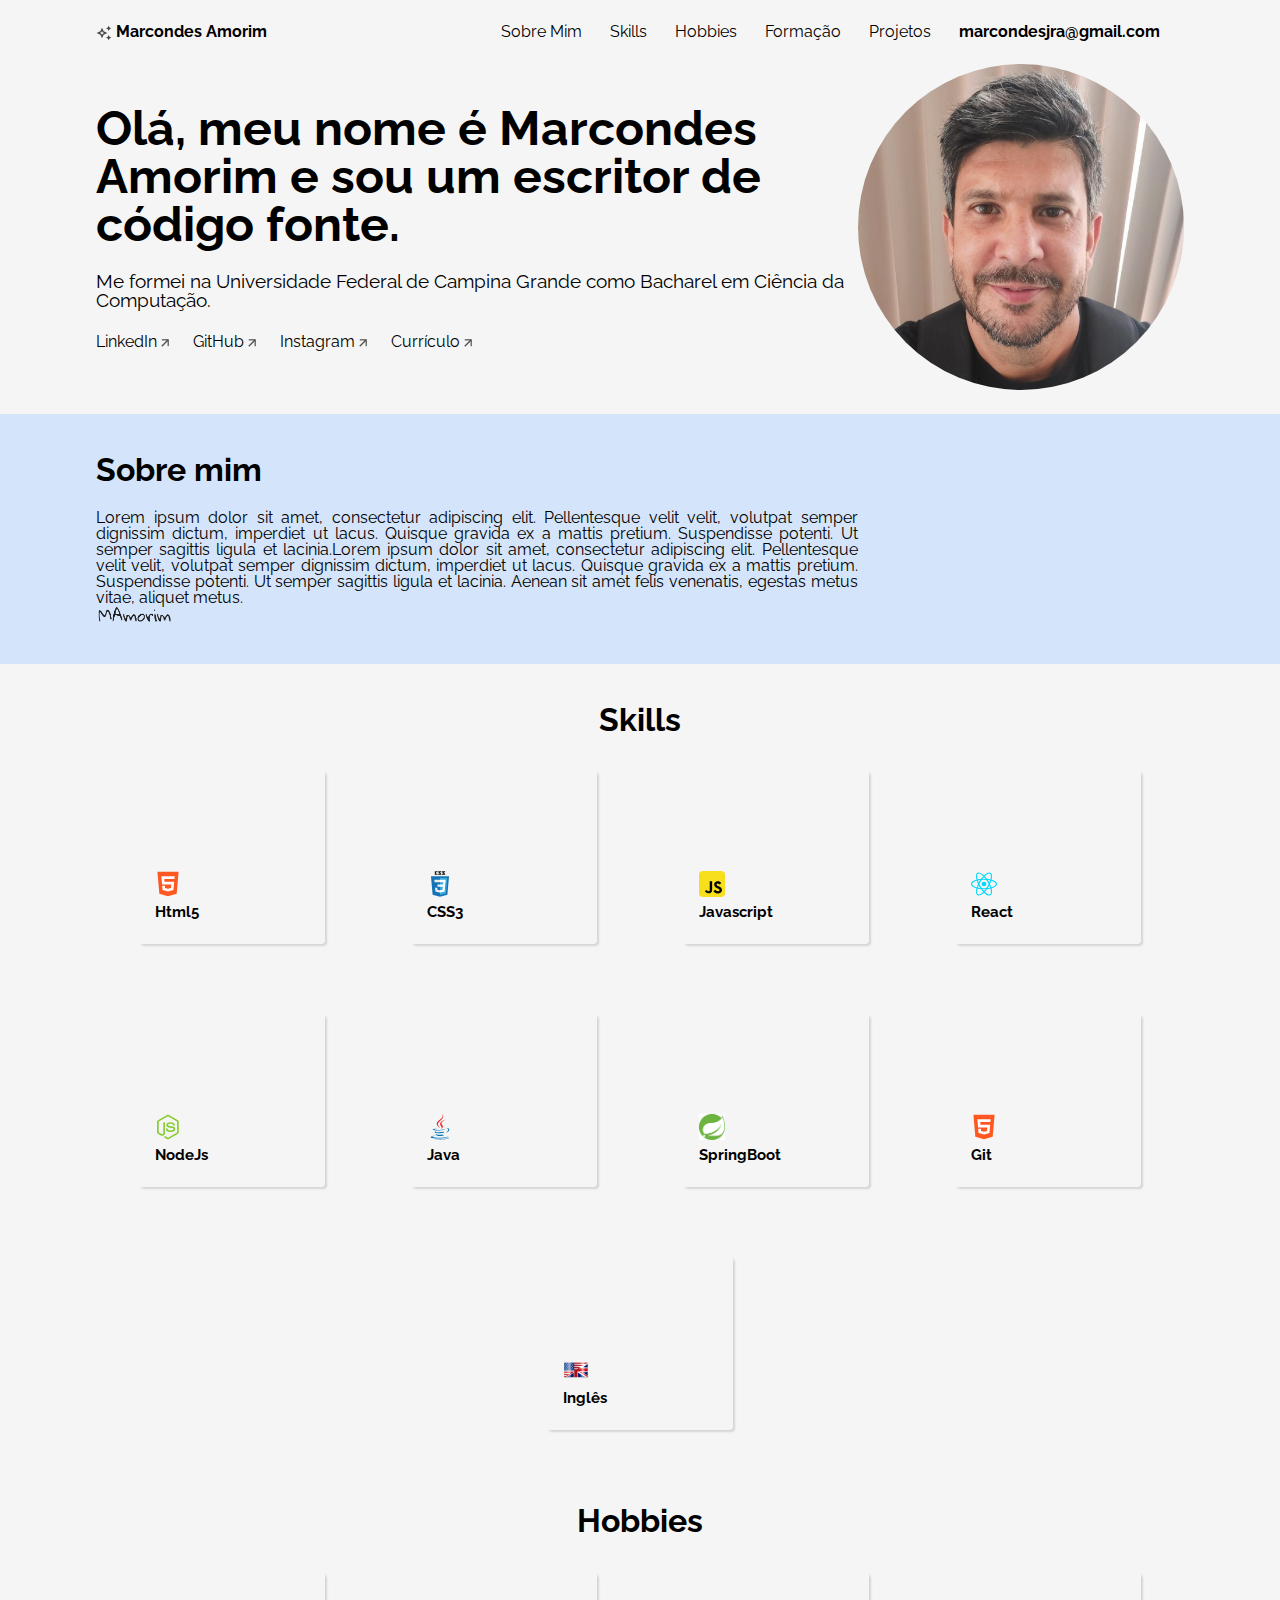
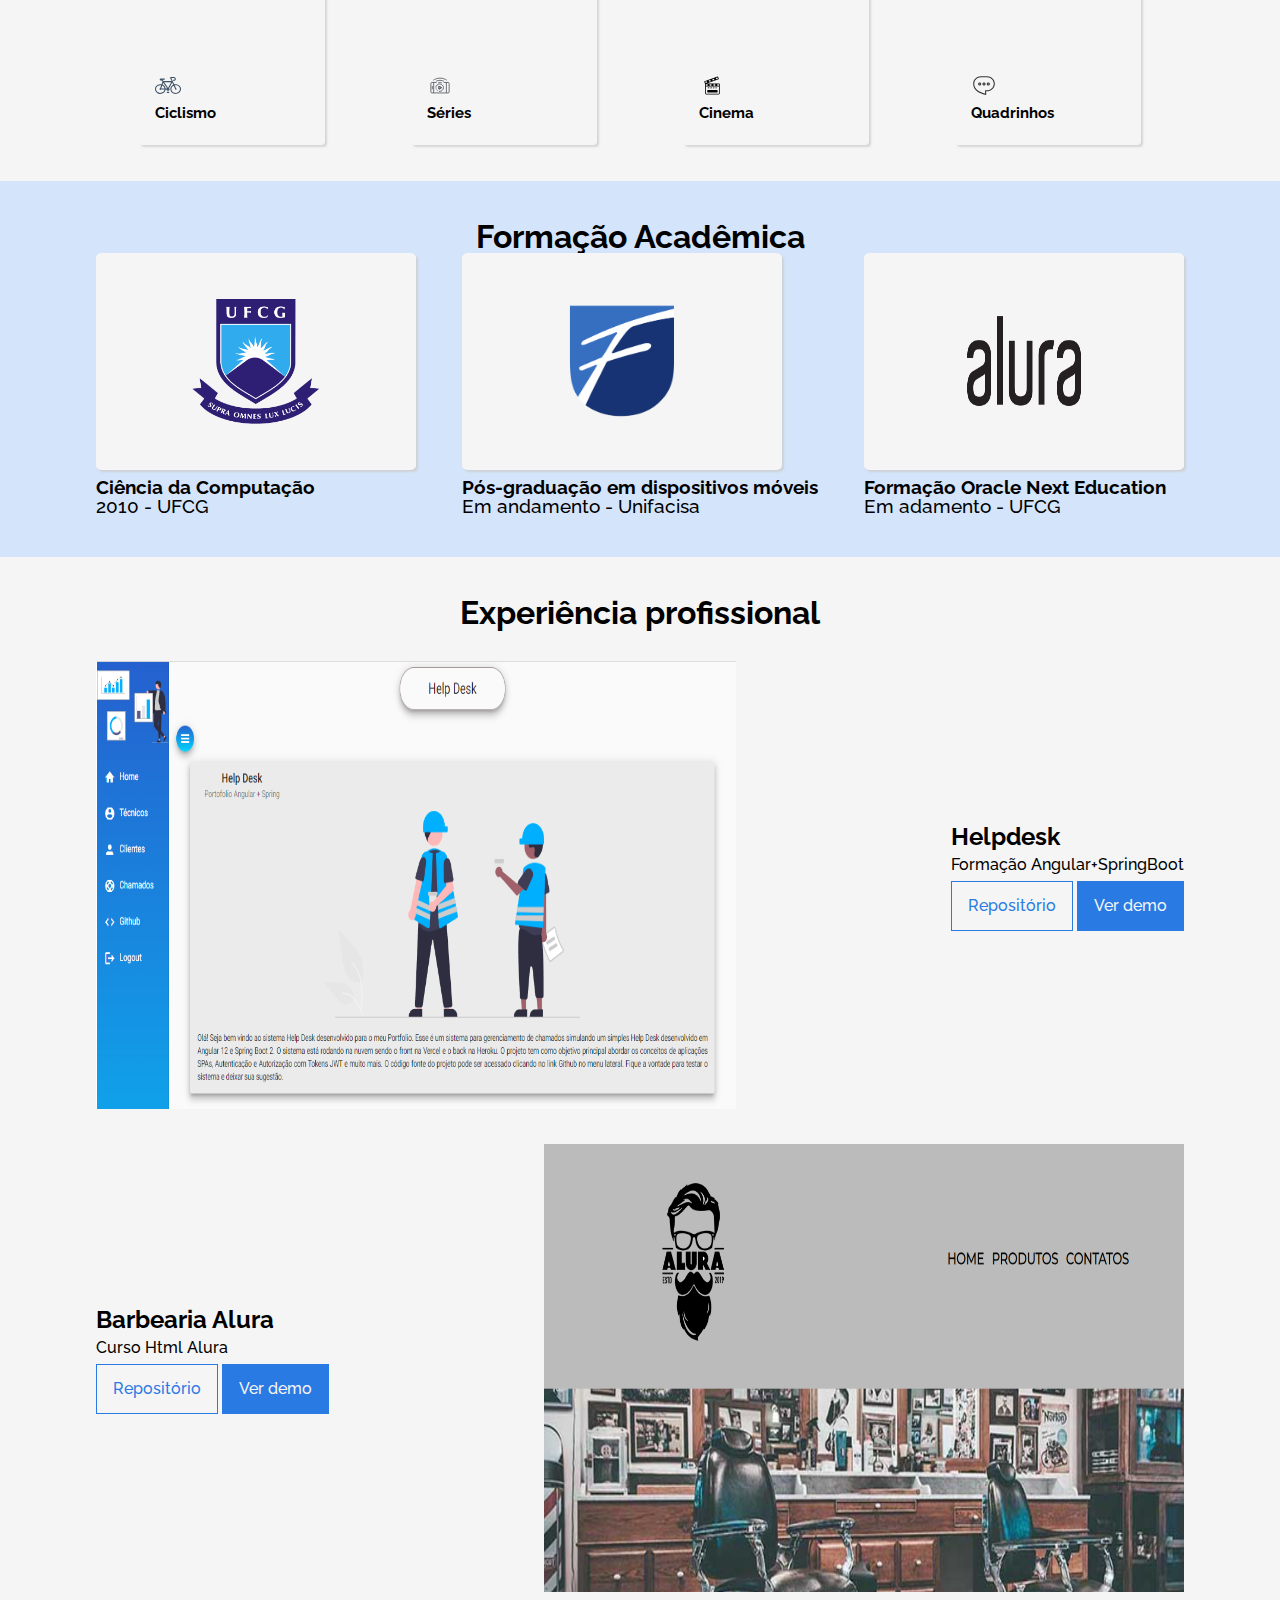
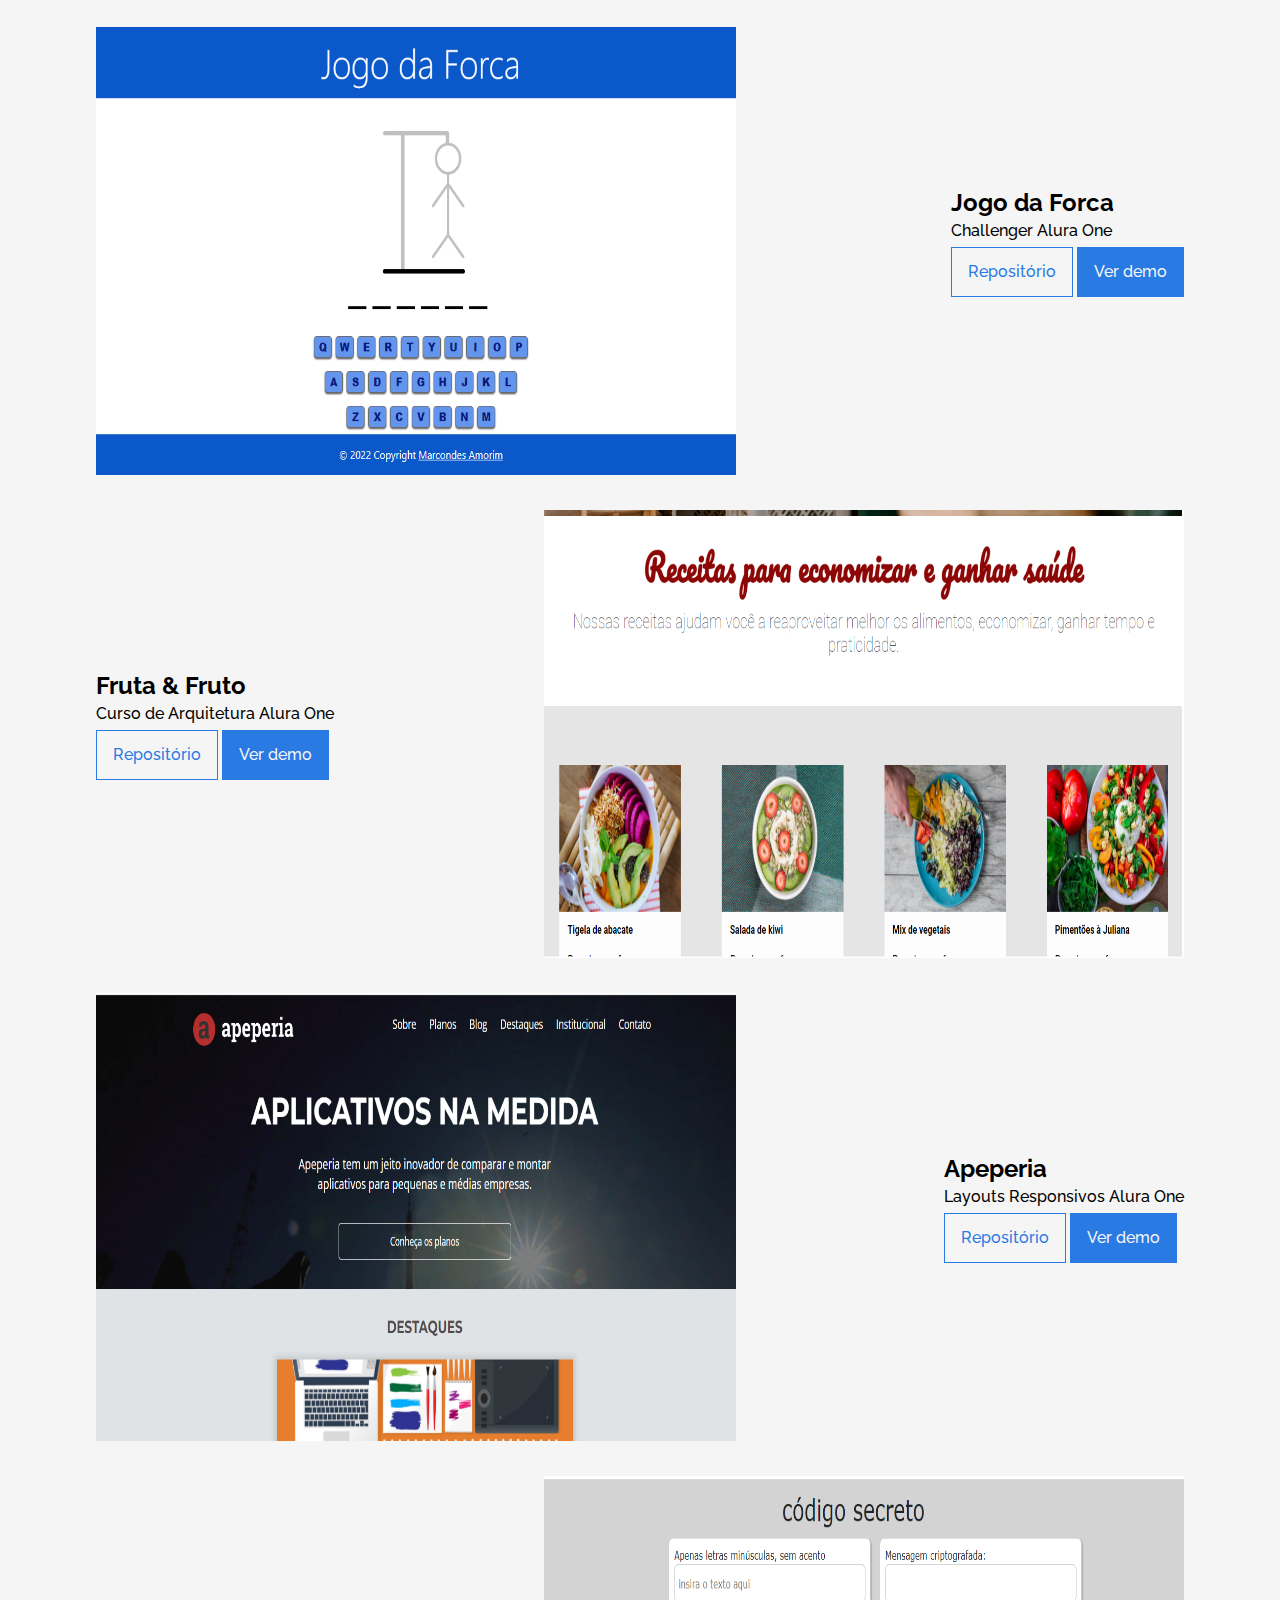
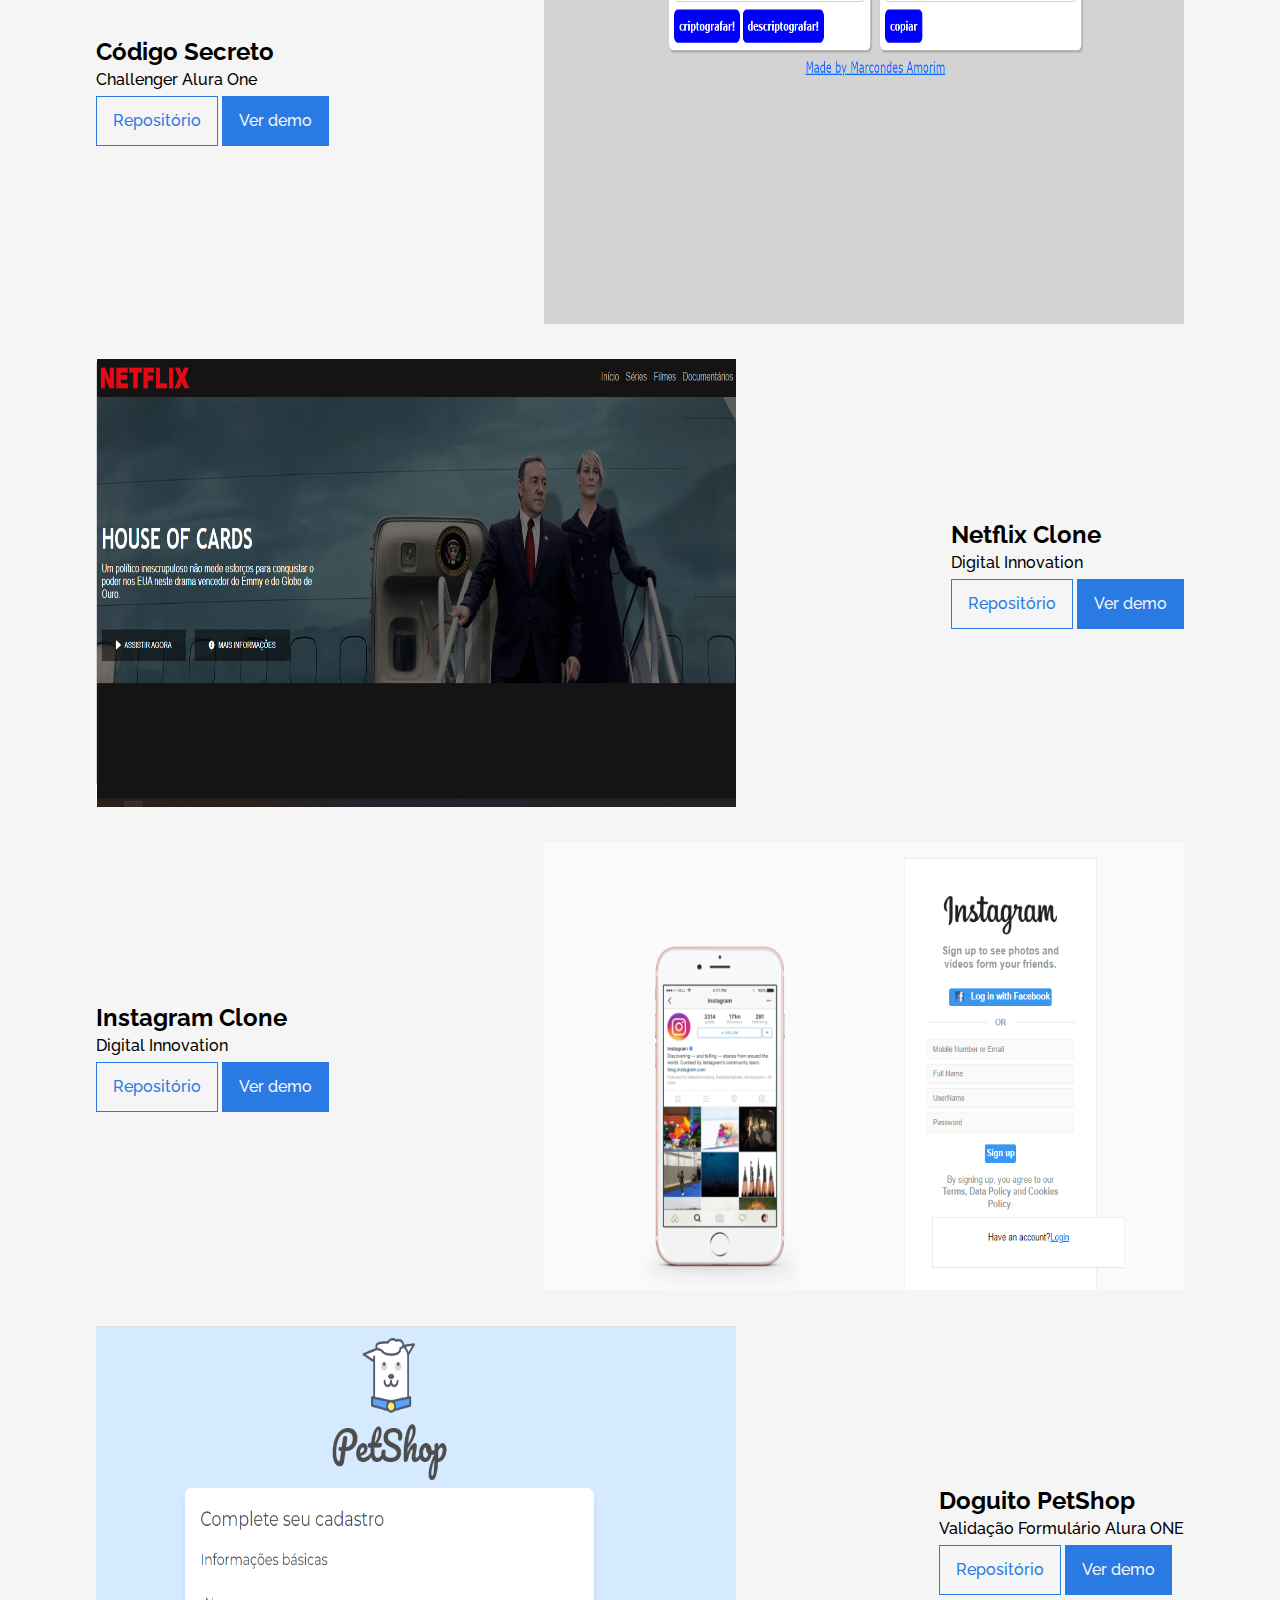
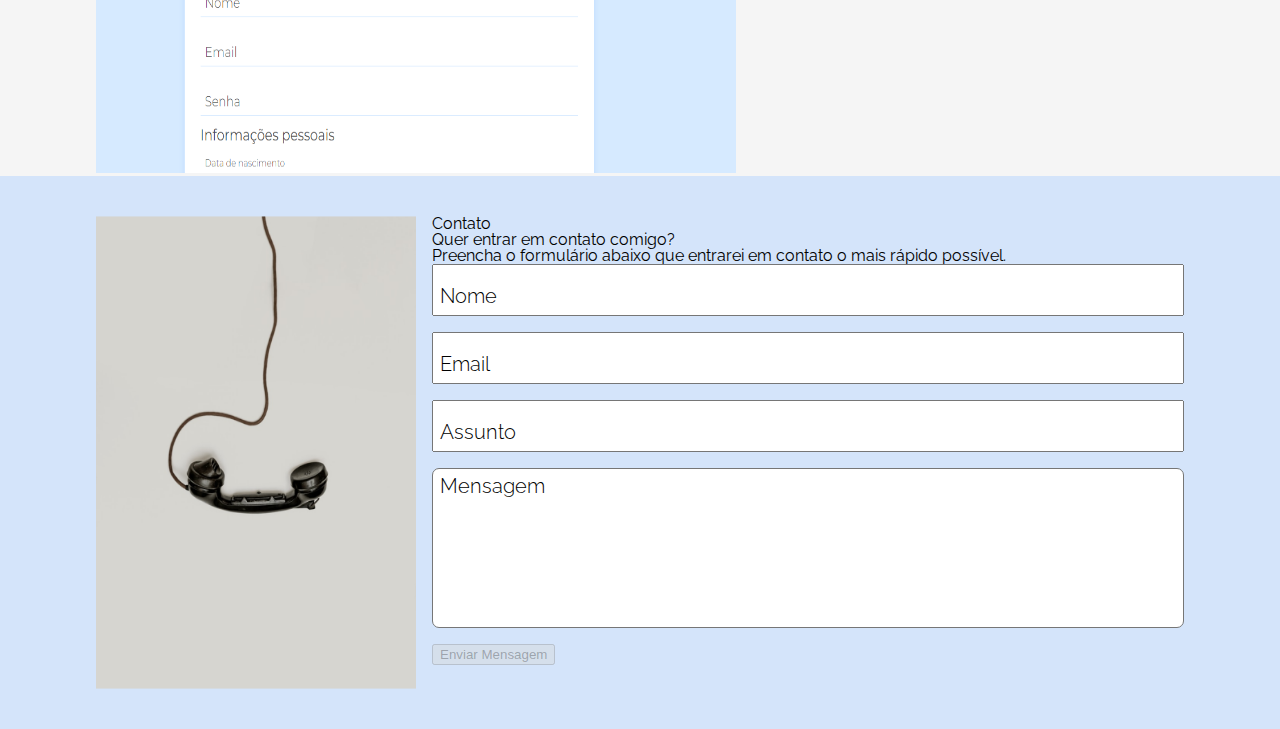
==== commit a2272cc6: "ajuste no tamanho das imagens" ====
--- a/index.html
+++ b/index.html
@@ -10,8 +10,8 @@
     <link href="https://fonts.googleapis.com/css2?family=Square+Peg&display=swap" rel="stylesheet">
     <link rel="stylesheet" href="./assets/css/reset.css" />
     <link rel="stylesheet" href="./assets/css/style.css" />
-    <link rel="stylesheet" href="./assets/css/header/navegacao.css" />
-    <link rel="stylesheet" href="./assets/css/header/apresentacao.css" />
+    <link rel="stylesheet" href="./assets/css/navegacao.css" />
+    <link rel="stylesheet" href="./assets/css/apresentacao.css" />
     <link rel="stylesheet" href="./assets/css/sobre.css">
     <link rel="stylesheet" href="./assets/css/skills.css">
     <link rel="stylesheet" href="./assets/css/hobbies.css">
@@ -137,6 +137,11 @@
                                 alt="logo git">
                             <p class="skills_items__item___title">Git</p>
                         </li>
+                        <li class="skills_items__item">
+                            <img class="skills_items__item___icon" src="./assets/images/skills/ingles.png"
+                                alt="logo inglês">
+                            <p class="skills_items__item___title">Inglês</p>
+                        </li>
                     </ul>
                 </div>
             </div>
@@ -338,6 +343,7 @@
                                 alt="tela da página do Código Secreto">
                         </div>
                     </div>
+
                     <div class="experiencias_items__item">
                         <div>
                             <img class="experiencias_items__item___image"
@@ -376,6 +382,23 @@
                         </div>
                     </div>
 
+                    <div class="experiencias_items__item">
+                        <div>
+                            <img class="experiencias_items__item___image" src="./assets/images/experiencias/doguito.png"
+                                alt="tela da página da Doguito">
+                        </div>
+                        <div class="experiencias_items__item___detalhes">
+                            <h2 class="experiencias_items__item___detalhes____titulo">Doguito PetShop</h2>
+                            <h1 class="experiencias_items__item___detalhes____descricao">Validação Formulário Alura ONE
+                            </h1>
+                            <div class="experiencias_items_item___detalhes____botoes">
+                                <a class="experiencias_items__item___detalhes____botoes_____repositorio"
+                                    href="https://github.com/marcondesamorim/doguito" target="_blank">Repositório</a>
+                                <a class="experiencias_items__item___detalhes____botoes_____demo"
+                                    href="https://doguito-marcondesamorim.vercel.app/" target="_blank">Ver demo</a>
+                            </div>
+                        </div>
+                    </div>
                 </div>
             </div>
         </section>
@@ -393,31 +416,28 @@
                         <legend>Quer entrar em contato comigo? <br>
                             Preencha o formulário abaixo que entrarei em contato o mais rápido possível.</legend>
 
-                        <div class="input-container">
-                            <input class="input" name="nome" id="nome" type="text" placeholder="Nome" data-tipo="nome"
-                                required />
+                        <div class="contato_formulario_input">
+                            <input class="input" type="text" placeholder="Nome" data-tipo="nome" required />
                             <label class="input-label" for="nome">Nome</label>
                             <span class="input-mensagem-erro">Este campo não está válido</span>
                         </div>
-                        <div class="input-container">
-                            <input name="email" id="email" class="input" type="email" placeholder="Email"
-                                data-tipo="email" required />
+                        <div class="contato_formulario_input">
+                            <input class="input" type="email" placeholder="Email" data-tipo="email" required />
                             <label class="input-label" for="email">Email</label>
                             <span class="input-mensagem-erro">Este campo não está válido</span>
                         </div>
-                        <div class="input-container">
-                            <input name="assunto" id="assunto" class="input" type="text" placeholder="Assunto"
-                                data-tipo="assunto" required />
+                        <div class="contato_formulario_input">
+                            <input class="input" type="text" placeholder="Assunto" data-tipo="assunto" required />
                             <label class="input-label" for="assunto">Assunto</label>
                             <span class="input-mensagem-erro">Este campo não está válido</span>
                         </div>
-                        <div class="input-container">
-                            <textarea class="input" name="Mensagem" id="mensagem" type="text" placeholder="Mensagem"
-                                data-tipo="mensagem" cols="80" rows="7" required></textarea>
-                            <label class="input-label textarea-label" for="assunto">Mensagem</label>
+                        <div class="contato_formulario_input">
+                            <textarea class="textarea" type="text" placeholder="Mensagem" data-tipo="mensagem" required
+                                cols="80" rows="7"></textarea>
+                            <label class="textarea-label" for="assunto">Mensagem</label>
                             <span class="input-mensagem-erro">Este campo não está válido</span>
                         </div>
-                        <div class="form-control">
+                        <div class="contato_formulario_btn-submit">
                             <label for="botao"></label>
                             <button type="submit" id="btnSubmit" value="Enviar Mensagem" disabled>Enviar
                                 Mensagem</button>
--- a/assets/css/style.css
+++ b/assets/css/style.css
@@ -1,39 +1,25 @@
 :root {
+    --fonte-familia-principal: "Raleway", sans-serif;
+
     --largura-home: 85%;
     --largura-mobile: 90%;
 
-    --color-destacado-item: rgb(212, 228, 250);
+    --fonte-peso-input: 300;
+    --fonte-tamanho-input-label: 20px;
 
+    --cor-primaria: #2a7ae4;
+    --cor-secundaria: #f5f5f5;
+    --cor-terciaria: #000000;
+    --cor-destacado-item: rgb(212, 228, 250);
+    --cor-sucesso: #047900;
+    --cor-aviso: #df2525;
 
-    --fonte-familia-corpo: 'Montserrat', sans-serif;
-    --fonte-familia-logo: 'Pacifico', cursive;
-
-    --fonte-peso-input: 300;
-
-    --fonte-tamanho-logo: 28px;
-    --fonte-tamanho-cartao-titulo: 28px;
-    --fonte-tamanho-input-label: 20px;
-    --fonte-tamanho-botao: 22px;
-    --fonte-tamanho-formulario-fieldset: 22px;
-    --fonte-tamanho-tabela-cabecalho: 22px;
-    --fonte-tamanho-modal-titulo: 28px;
-    --fonte-tamanho-modal-botao: 28px;
-
-    --cor-primaria: #0071ea;
-    --cor-secundaria: #d6eaff;
-    --cor-contraste-escuro: #4D4D4D;
-    --cor-contraste-claro: #fff;
-    --cor-aviso: #df2525;
-    --cor-sucesso: #047900;
-    --cor-transparencia: #4d4d4d33;
-
-    --sombra: 0 5px 10px #55a6ff38;
 }
 
 
 
 body {
-    background-color: #f5f5f5;
-    font-family: "Raleway", sans-serif;
+    background-color: var(--cor-secundaria);
+    font-family: var(--fonte-familia-principal);
     font-style: normal;
 }--- a/assets/css/navegacao.css
+++ b/assets/css/navegacao.css
@@ -0,0 +1,43 @@
+header {
+    z-index: 1;
+    width: 100%;
+    height: 3rem;
+    background-color: var(--cor-secundaria);
+    position: fixed;
+    top: 0;
+}
+
+.container-navegacao {
+    display: flex;
+    justify-content: space-between;
+    width: var(--largura-home);
+    margin: 0 auto;
+    padding: 1.5rem 0 1.5rem 0;
+}
+
+.navegacao_nome__icone {
+    max-height: 1rem;
+    vertical-align: middle;
+}
+
+.navegacao_nome {
+    font-weight: bold;
+}
+
+.navegacao_nome,
+.navegacao_links__link {
+    text-decoration: none;
+    color: var(--cor-terciaria);
+    font-size: 1rem;
+    margin-right: 1.5rem;
+}
+
+.navegacao_links__link:last-child {
+    font-weight: bold;
+}
+
+
+.navegacao_links__link:hover {
+    font-weight: bold;
+    color: var(--cor-primaria);
+}--- a/assets/css/apresentacao.css
+++ b/assets/css/apresentacao.css
@@ -0,0 +1,56 @@
+.container-apresentacao {
+    margin: 4rem auto 1.5rem;
+    display: flex;
+    align-items: center;
+    width: var(--largura-home);
+}
+
+.apresentacao {
+    width: 70%;
+}
+
+.apresentacao_titulo {
+    font-size: 3rem;
+    font-weight: bold;
+}
+
+.apresentacao_texto {
+    font-size: 1.2rem;
+}
+
+.apresentacao_titulo,
+.apresentacao_texto {
+    margin-bottom: 1.5rem;
+}
+
+.apresentacao_medias {
+    display: flex;
+}
+
+.apresentacao_medias ul li a {
+    text-decoration: none;
+    font-size: 1rem;
+    color: var(--cor-terciaria);
+}
+
+
+.apresentacao_medias ul li a:hover {
+    font-weight: 700;
+    color: var(--cor-primaria);
+}
+
+.apresentacao_medias ul li img {
+    width: 0.5rem;
+    margin-right: 1.5rem;
+}
+
+
+.apresentacao_foto-perfil {
+    width: 30%;
+    border-radius: 90%;
+    display: block;
+}
+
+.apresentacao_foto-perfil:hover {
+    transform: scale(1.05, 1.05);
+}--- a/assets/css/sobre.css
+++ b/assets/css/sobre.css
@@ -1,6 +1,6 @@
 .container-sobre {
     padding: 2.5rem 0;
-    background-color: var(--color-destacado-item);
+    background-color: var(--cor-destacado-item);
 }
 
 .sobre {
--- a/assets/css/skills.css
+++ b/assets/css/skills.css
@@ -29,11 +29,11 @@
     justify-content: flex-end;
     align-items: flex-start;
 
-    width: 10rem;
-    height: 9rem;
+    width: 12vw;
+    height: 11vw;
     padding: 1rem;
     margin: 2.2rem;
-    background-color: white;
+    background-color: var(--cor-secundaria);
     border-radius: 2%;
     box-shadow: 2px 2px 2px rgb(204 204 204 / 76%);
 }
@@ -44,11 +44,12 @@
 
 
 .skills_items__item___icon {
-    width: 2rem;
-    height: 2rem;
+    width: 2vw;
+    height: 2vw;
 }
 
 .skills_items__item___title {
     font-weight: bold;
+    font-size: 1.2vw;
     margin: .5rem .5rem .5rem 0;
 }--- a/assets/css/hobbies.css
+++ b/assets/css/hobbies.css
@@ -29,11 +29,11 @@
     justify-content: flex-end;
     align-items: flex-start;
 
-    width: 10rem;
-    height: 9rem;
+    width: 12vw;
+    height: 11vw;
     padding: 1rem;
     margin: 2.2rem;
-    background-color: white;
+    background-color: var(--cor-secundaria);
     border-radius: 2%;
     box-shadow: 2px 2px 2px rgb(204 204 204 / 76%);
 }
@@ -44,11 +44,12 @@
 
 
 .hobbies_items__item___icon {
-    width: 2rem;
-    height: 2rem;
+    width: 2vw;
+    height: 2vw;
 }
 
 .hobbies_items__item___title {
     font-weight: bold;
+    font-size: 1.2vw;
     margin: .5rem .5rem .5rem 0;
 }--- a/assets/css/formacao.css
+++ b/assets/css/formacao.css
@@ -1,6 +1,6 @@
 .container-formacao {
     padding: 2.5rem 0;
-    background-color: var(--color-destacado-item);
+    background-color: var(--cor-destacado-item);
 }
 
 
@@ -20,7 +20,7 @@
 .formacao_items {
     display: flex;
     flex-direction: row;
-    justify-content: space-around;
+    justify-content: space-between;
     flex-wrap: wrap;
 
 }
@@ -29,15 +29,11 @@
     display: flex;
     justify-content: center;
     align-items: center;
-    width: 20rem;
-    height: 12rem;
-    background-color: white;
+    width: 25vw;
+    height: 17vw;
+    background-color: var(--cor-secundaria);
     border-radius: 2%;
     box-shadow: 2px 2px 2px rgb(204 204 204 / 76%);
-}
-
-.formacao_items:last-child {
-    margin: 1.5rem 0.5rem;
 }
 
 .formacao_items__item:hover {
@@ -46,15 +42,17 @@
 
 
 .formacao_items__item___icon {
-    width: 8rem;
-    height: 8rem;
+    width: 10vw;
+    height: 10vw;
 }
 
 .formacao_items__item___texto____curso {
     font-weight: 700;
+    font-size: 1.5vw;
     margin-top: .5rem;
 }
 
 .formacao_items__item___texto____formacao {
     font-weight: 500;
+    font-size: 1.5vw;
 }--- a/assets/css/experiencia.css
+++ b/assets/css/experiencia.css
@@ -25,8 +25,8 @@
 
 
 .experiencias_items__item___image {
-    width: 45rem;
-    height: 30rem;
+    width: 50vw;
+    height: 35vw;
 }
 
 .experiencias_items__item___detalhes * {
@@ -48,21 +48,21 @@
 }
 
 .experiencias_items__item___detalhes____botoes_____repositorio {
-    border: 1px solid #2a7ae4;
+    border: 1px solid var(--cor-primaria);
     text-decoration: none;
     display: inline-block;
-    color: #2a7ae4;
+    color: var(--cor-primaria);
     padding: 1rem;
     font-weight: 500;
     font-size: 1rem;
 }
 
 .experiencias_items__item___detalhes____botoes_____demo {
-    border: 1px solid #2a7ae4;
-    background-color: #2a7ae4;
+    border: 1px solid var(--cor-primaria);
+    background-color: var(--cor-primaria);
     text-decoration: none;
     display: inline-block;
-    color: #FFFFFF;
+    color: var(--cor-secundaria);
     padding: 1rem;
     font-weight: 500;
     font-size: 1rem;
--- a/assets/css/contato.css
+++ b/assets/css/contato.css
@@ -1,6 +1,6 @@
 .container-contato {
     padding: 2.5rem 0;
-    background-color: var(--color-destacado-item);
+    background-color: var(--cor-destacado-item);
 }
 
 
@@ -12,15 +12,15 @@
 }
 
 .contato_imagem {
-    width: 35rem;
-    height: 47rem;
+    width: 25vw;
+    height: 37vw;
 }
 
 .contato_formulario {
     margin: 0 0 0 1rem;
 }
 
-.input-container {
+.contato_formulario_input {
     font-weight: var(--fonte-peso-input);
     position: relative;
     margin-bottom: 1rem;
@@ -31,8 +31,9 @@
 }
 
 .input {
+    font-family: var(--fonte-familia-principal);
+    font-size: var(--fonte-tamanho-input-label);
     box-sizing: border-box;
-    border-bottom: 1px solid var(--cor-secundaria);
     padding: 1.375rem 0.5rem 0.5rem;
     height: 3.25rem;
     width: 100%;
@@ -40,7 +41,7 @@
 
 .input::placeholder {
     visibility: hidden;
-    color: #00000000;
+    color: var(--cor-terciaria);
 }
 
 .input:focus {
@@ -88,20 +89,18 @@
 }
 
 .textarea {
+    font-family: var(--fonte-familia-principal);
+    font-size: var(--fonte-tamanho-input-label);
     box-sizing: border-box;
-    border: 1px solid var(--cor-secundaria);
-    padding: 0.5rem;
     border-radius: 7px;
+    padding: 1.375rem 0.5rem 0.5rem;
+    height: 10rem;
     width: 100%;
-    min-height: 3rem;
+    resize: none;
+    min-: 3;
+
 }
 
-.textarea-container {
-    position: relative;
-    margin-top: 2rem;
-    margin-bottom: 1rem;
-    font-weight: var(--fonte-peso-input);
-}
 
 .textarea::placeholder {
     visibility: hidden;
@@ -122,29 +121,6 @@
 .textarea:not(:placeholder-shown)+.textarea-label,
 .textarea:focus+.textarea-label {
     font-size: 0.875rem;
-    top: -1.25rem;
+    top: 0.25rem;
     transition: all 0.25s;
-}
-
-.textarea-container--invalido {
-    margin-bottom: 0.5rem;
-}
-
-.textarea-container--invalido .textarea {
-    border: 1px solid var(--cor-aviso);
-}
-
-.textarea-container--invalido .textarea-label {
-    color: var(--cor-aviso);
-}
-
-.textarea-mensagem-erro {
-    display: none;
-}
-
-.textarea-container--invalido .textarea-mensagem-erro {
-    display: block;
-    color: var(--cor-aviso);
-    margin-top: 0.5rem;
-    padding-left: 0.5rem;
 }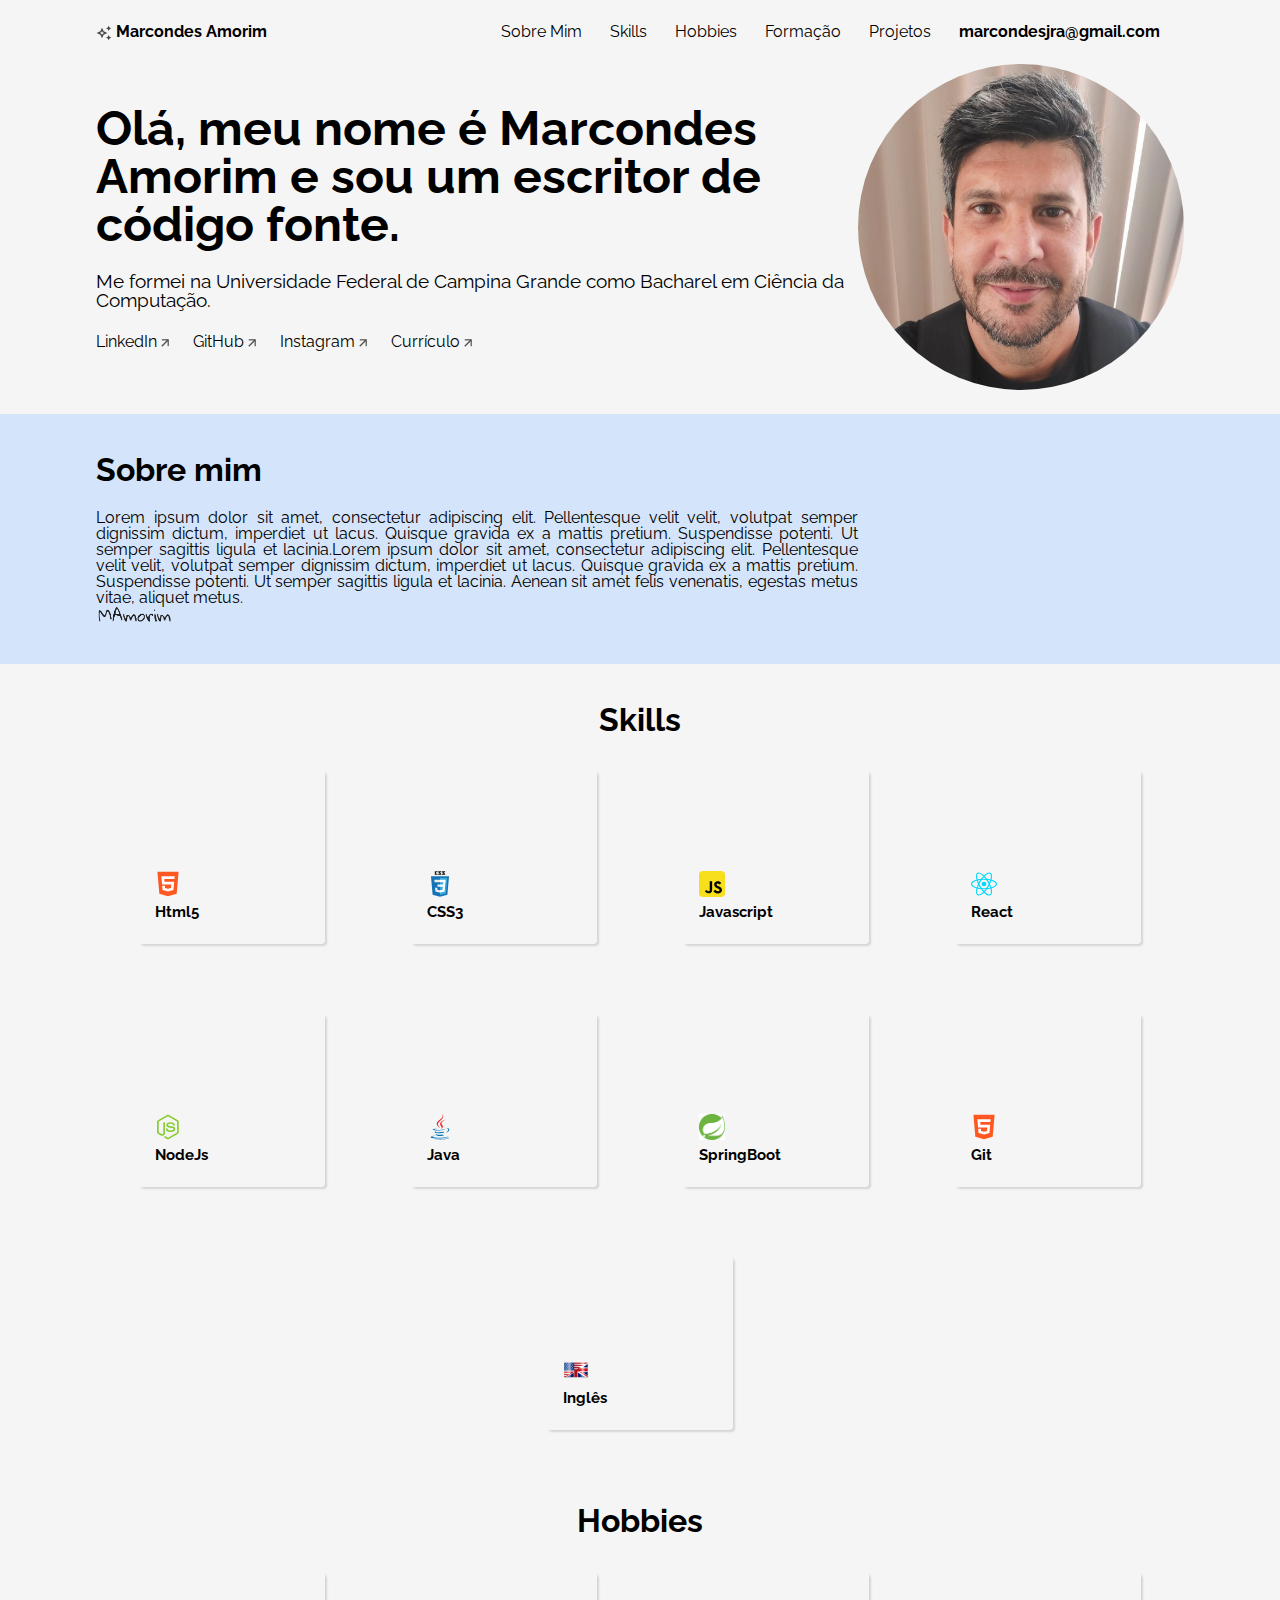
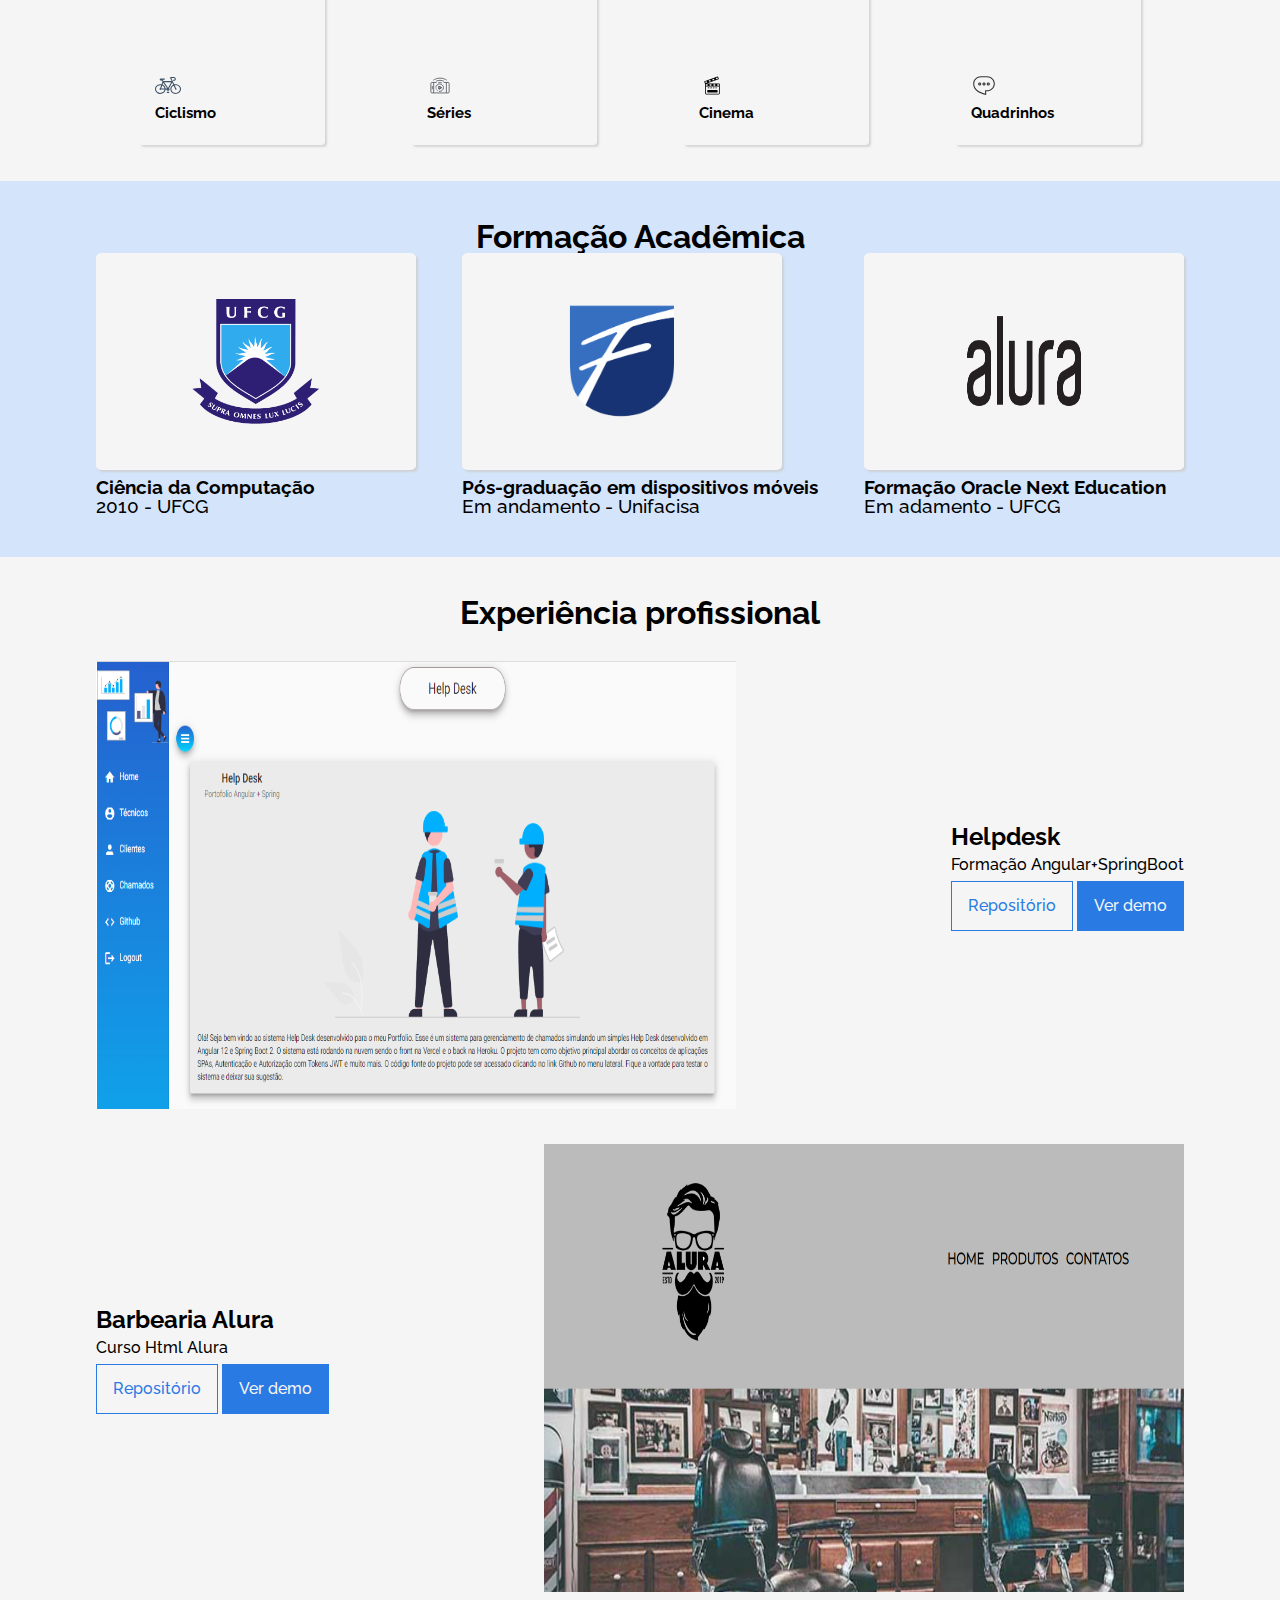
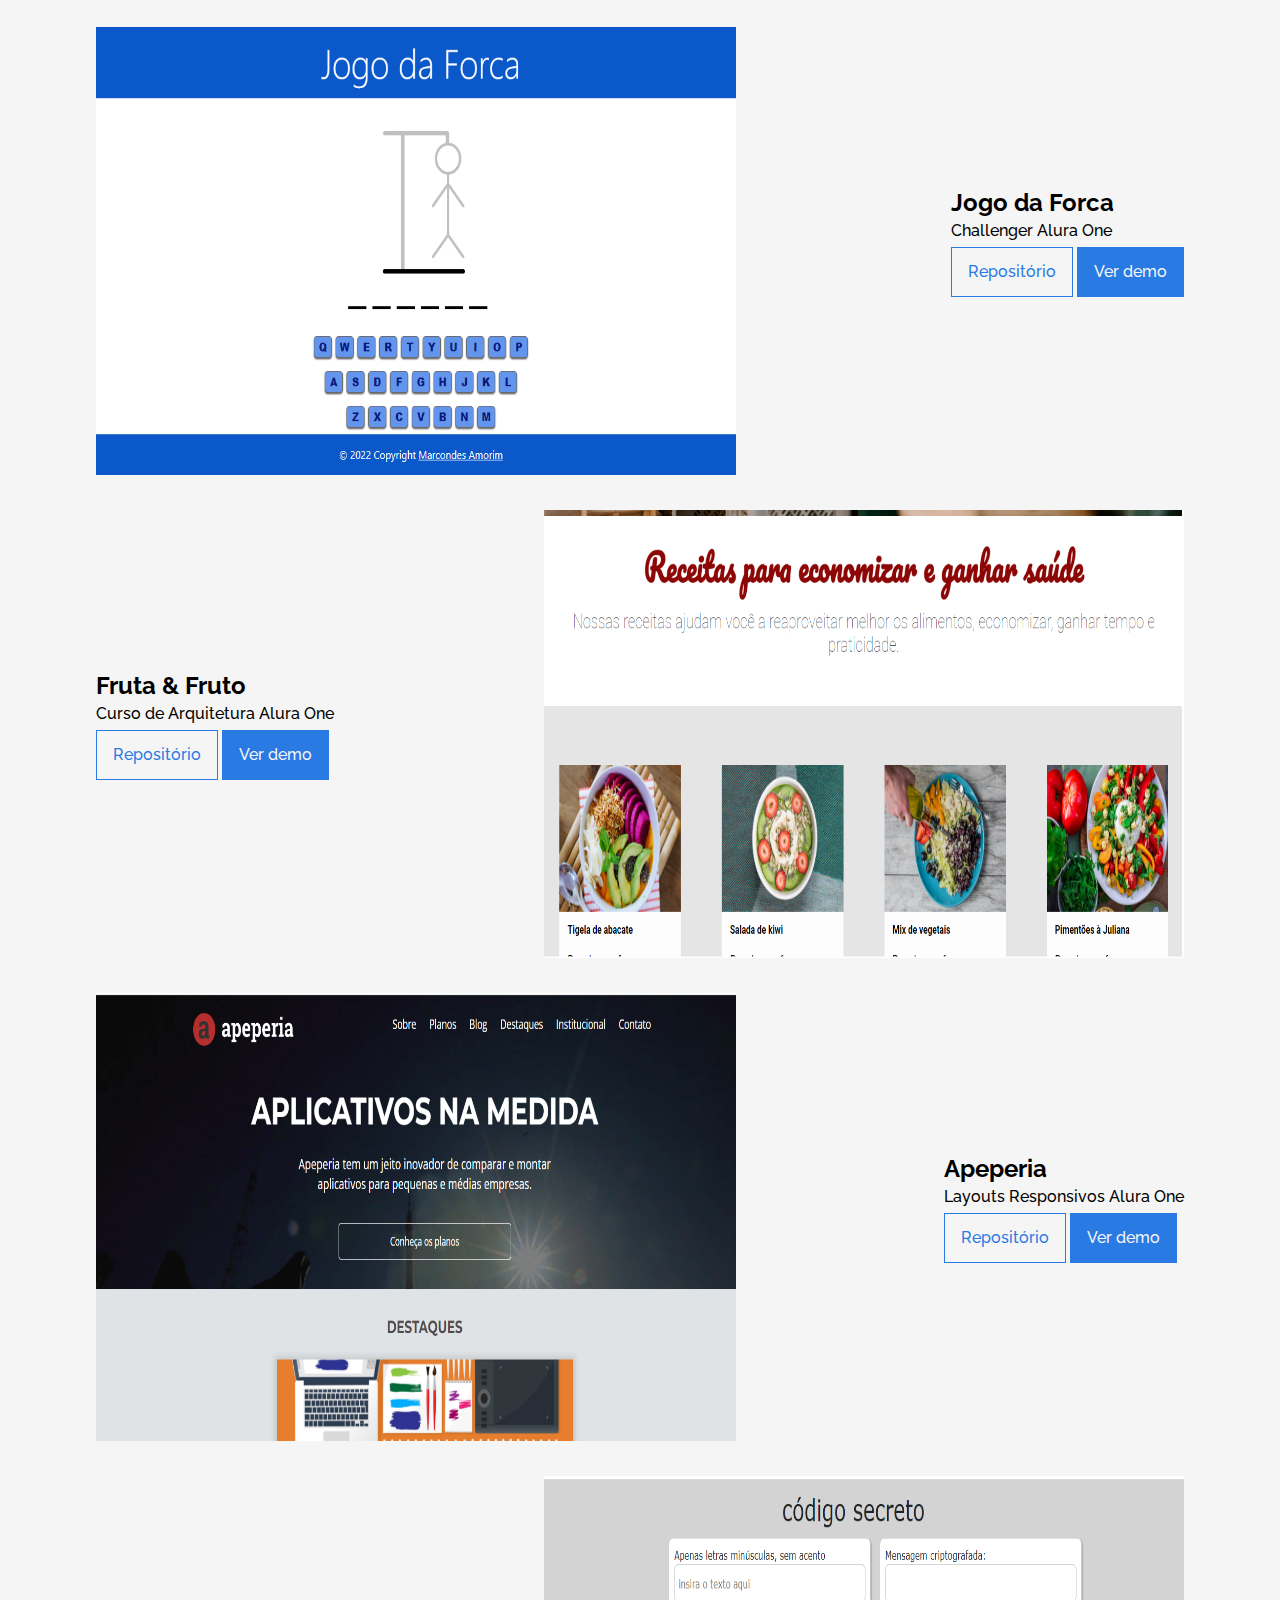
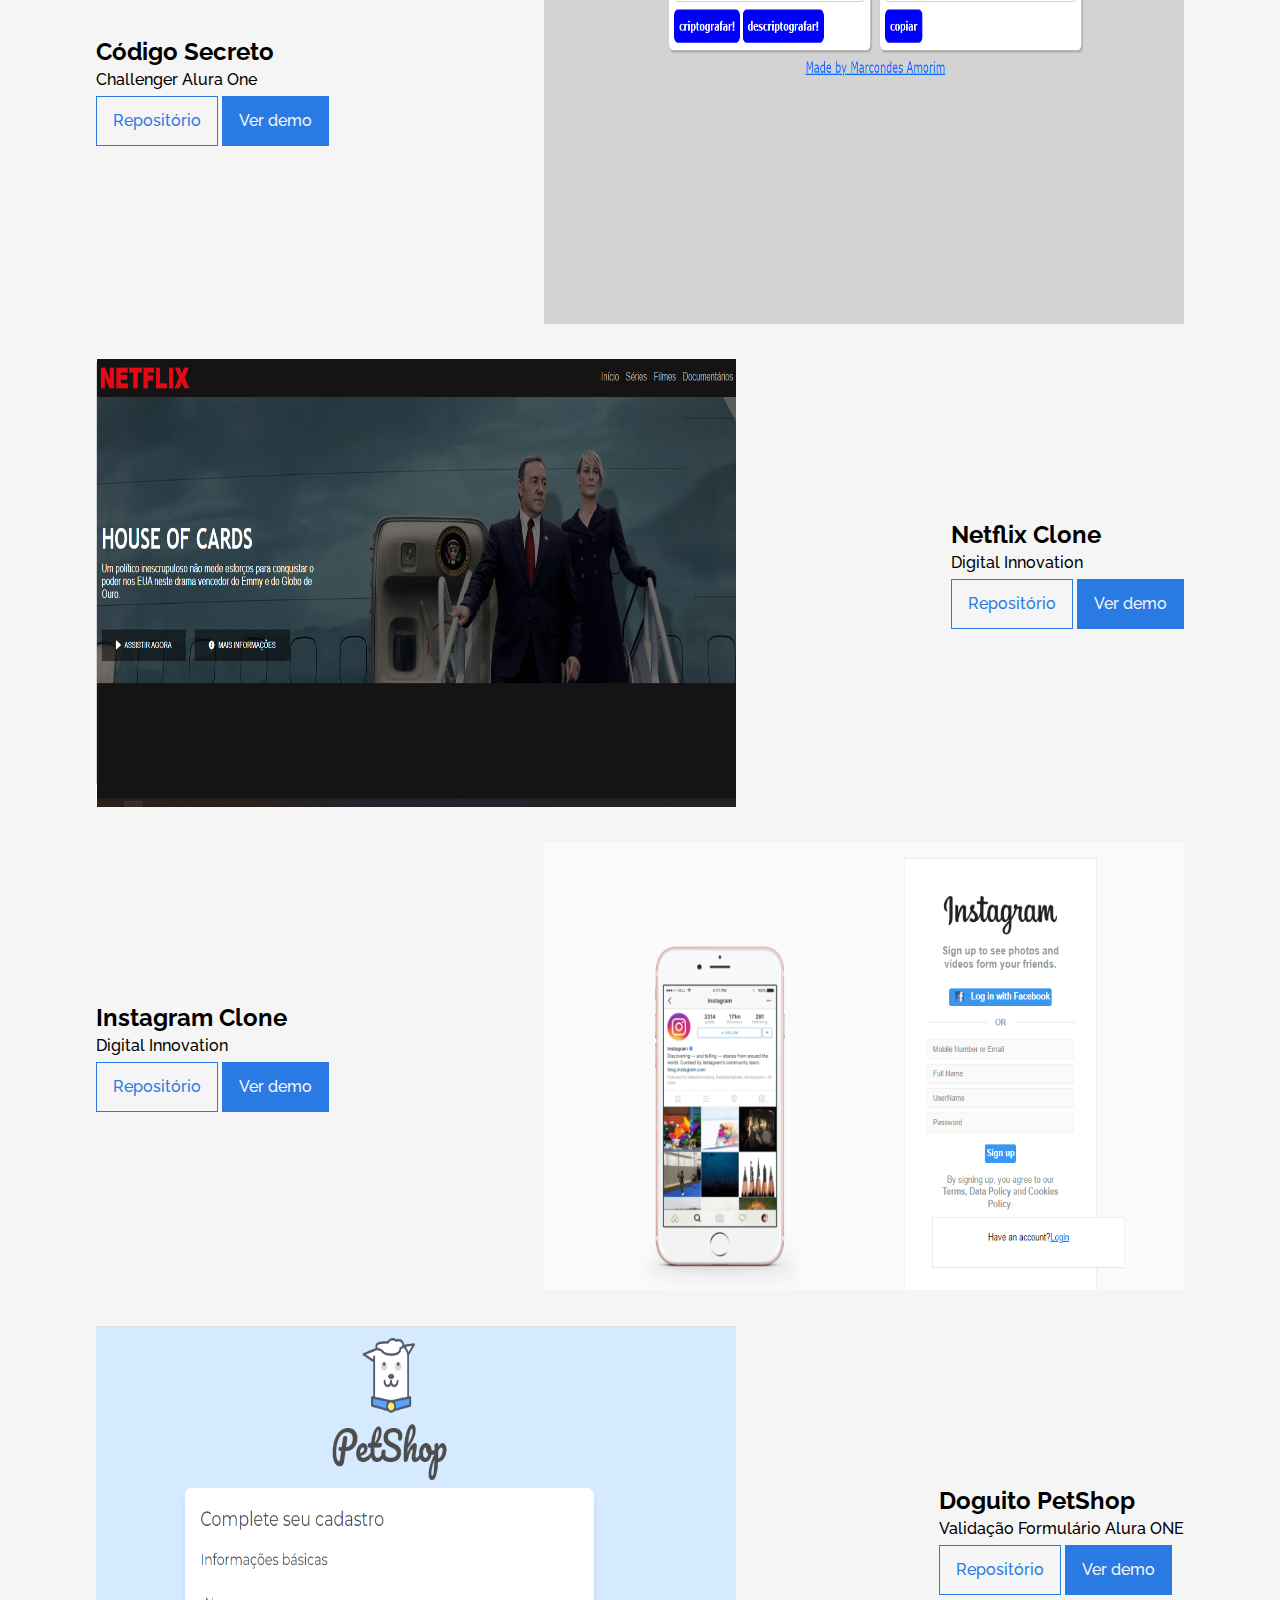
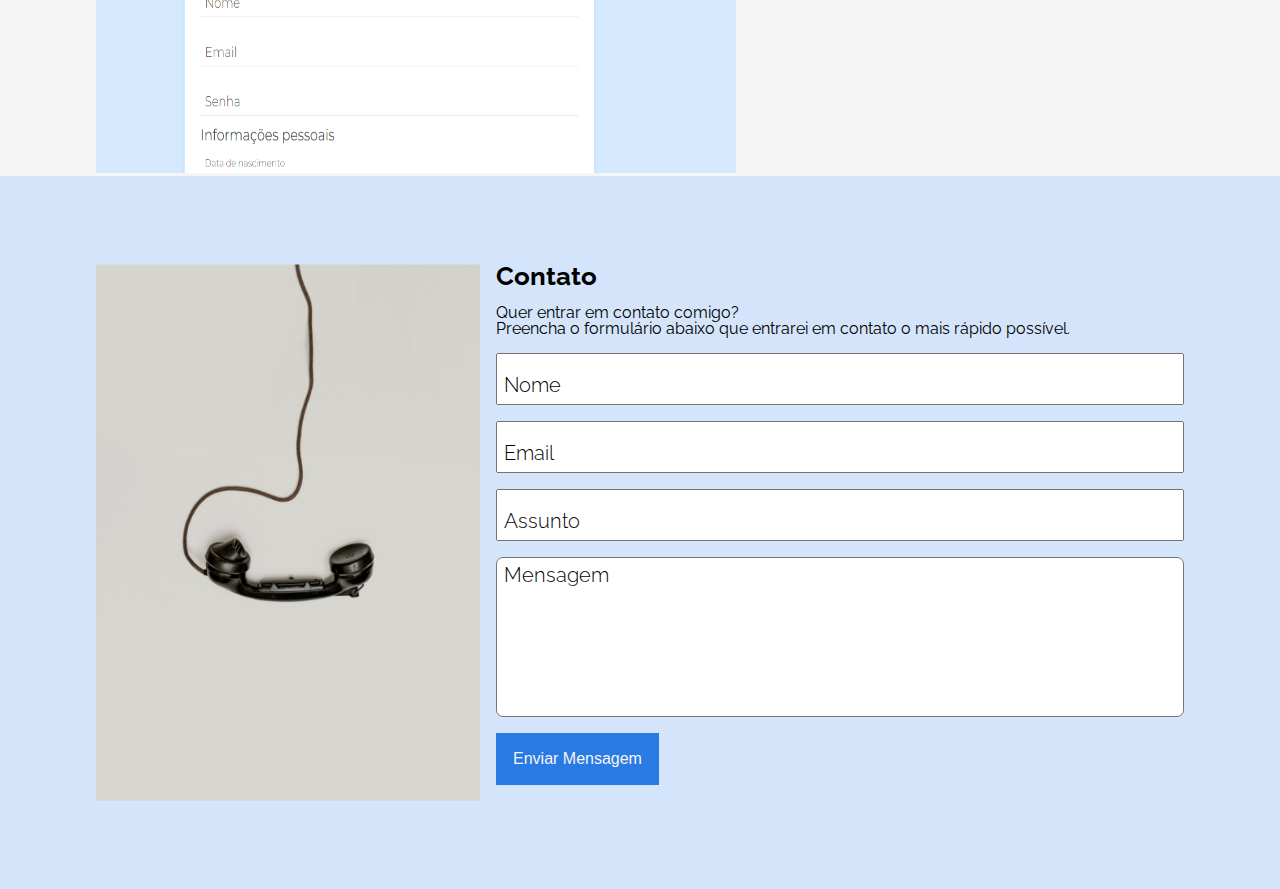
==== commit 3f8fb5e2: "finalizado secao de contatos" ====
--- a/index.html
+++ b/index.html
@@ -410,7 +410,7 @@
                         method="POST">
                         <input type="hidden" name="_captcha" value="false">
                         <input type="hidden" name="_next"
-                            value="https://marcondesamorim.github.io/portfolio/obrigado.html">
+                            value="https://marcondesamorim.github.io/portfolio/contato-enviado.html">
                         <h3>Contato</h3>
 
                         <legend>Quer entrar em contato comigo? <br>
--- a/assets/css/contato.css
+++ b/assets/css/contato.css
@@ -5,25 +5,31 @@
 
 
 .contato {
-    margin: 0 auto;
+    margin: 3rem auto;
     width: var(--largura-home);
     display: flex;
     justify-content: flex-start;
 }
 
 .contato_imagem {
-    width: 25vw;
-    height: 37vw;
+    width: 30vw;
+    height: 42vw;
 }
 
 .contato_formulario {
     margin: 0 0 0 1rem;
 }
 
+.contato_formulario h3 {
+    font-weight: 700;
+    font-size: 2vw;
+    margin-bottom: 1rem;
+}
+
 .contato_formulario_input {
     font-weight: var(--fonte-peso-input);
     position: relative;
-    margin-bottom: 1rem;
+    margin: 1rem 0 1rem 0;
     display: flex;
     flex-direction: column;
     justify-content: flex-end;
@@ -97,8 +103,6 @@
     height: 10rem;
     width: 100%;
     resize: none;
-    min-: 3;
-
 }
 
 
@@ -123,4 +127,19 @@
     font-size: 0.875rem;
     top: 0.25rem;
     transition: all 0.25s;
+}
+
+.contato_formulario_btn-submit button {
+    border: 1px solid var(--cor-primaria);
+    background-color: var(--cor-primaria);
+    text-decoration: none;
+    display: inline-block;
+    color: var(--cor-secundaria);
+    padding: 1rem;
+    font-weight: 500;
+    font-size: 1rem;
+}
+
+.contato_formulario_btn-submit button:hover {
+    transform: scale(1.05, 1.05);
 }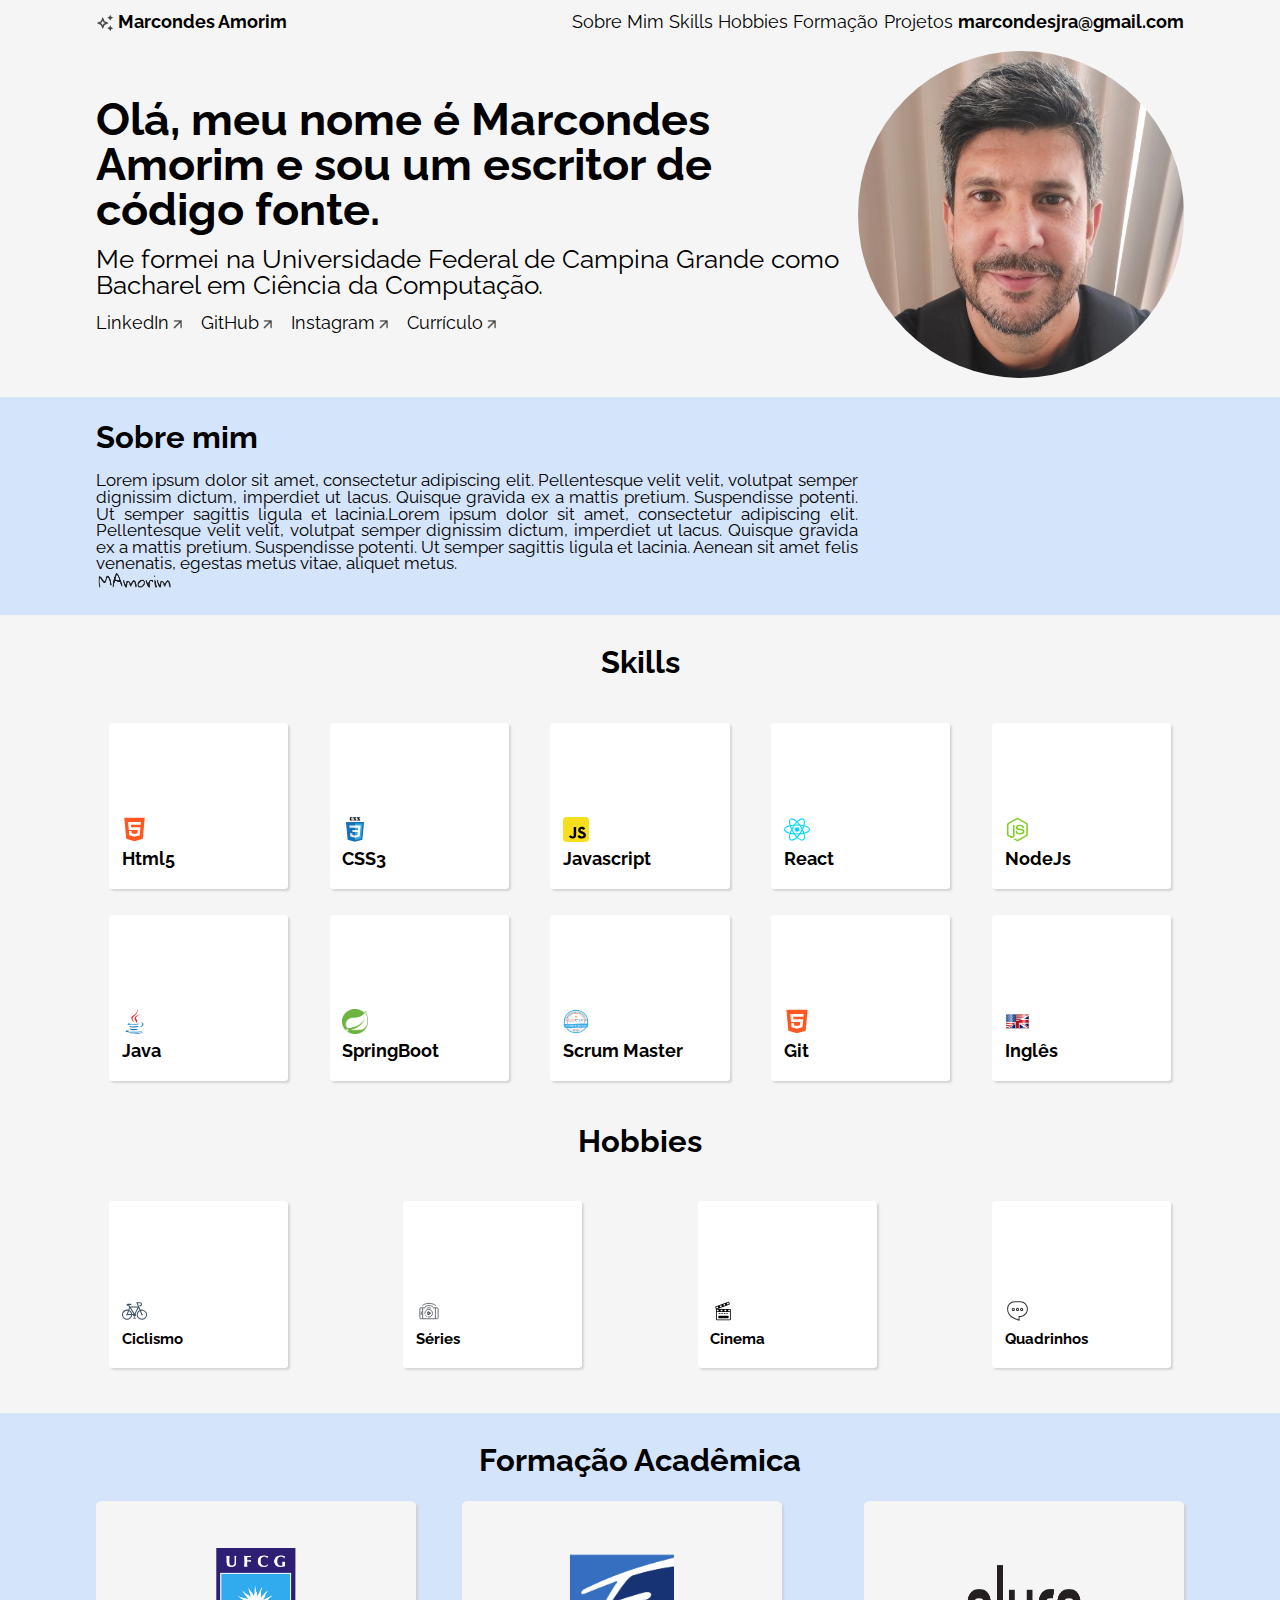
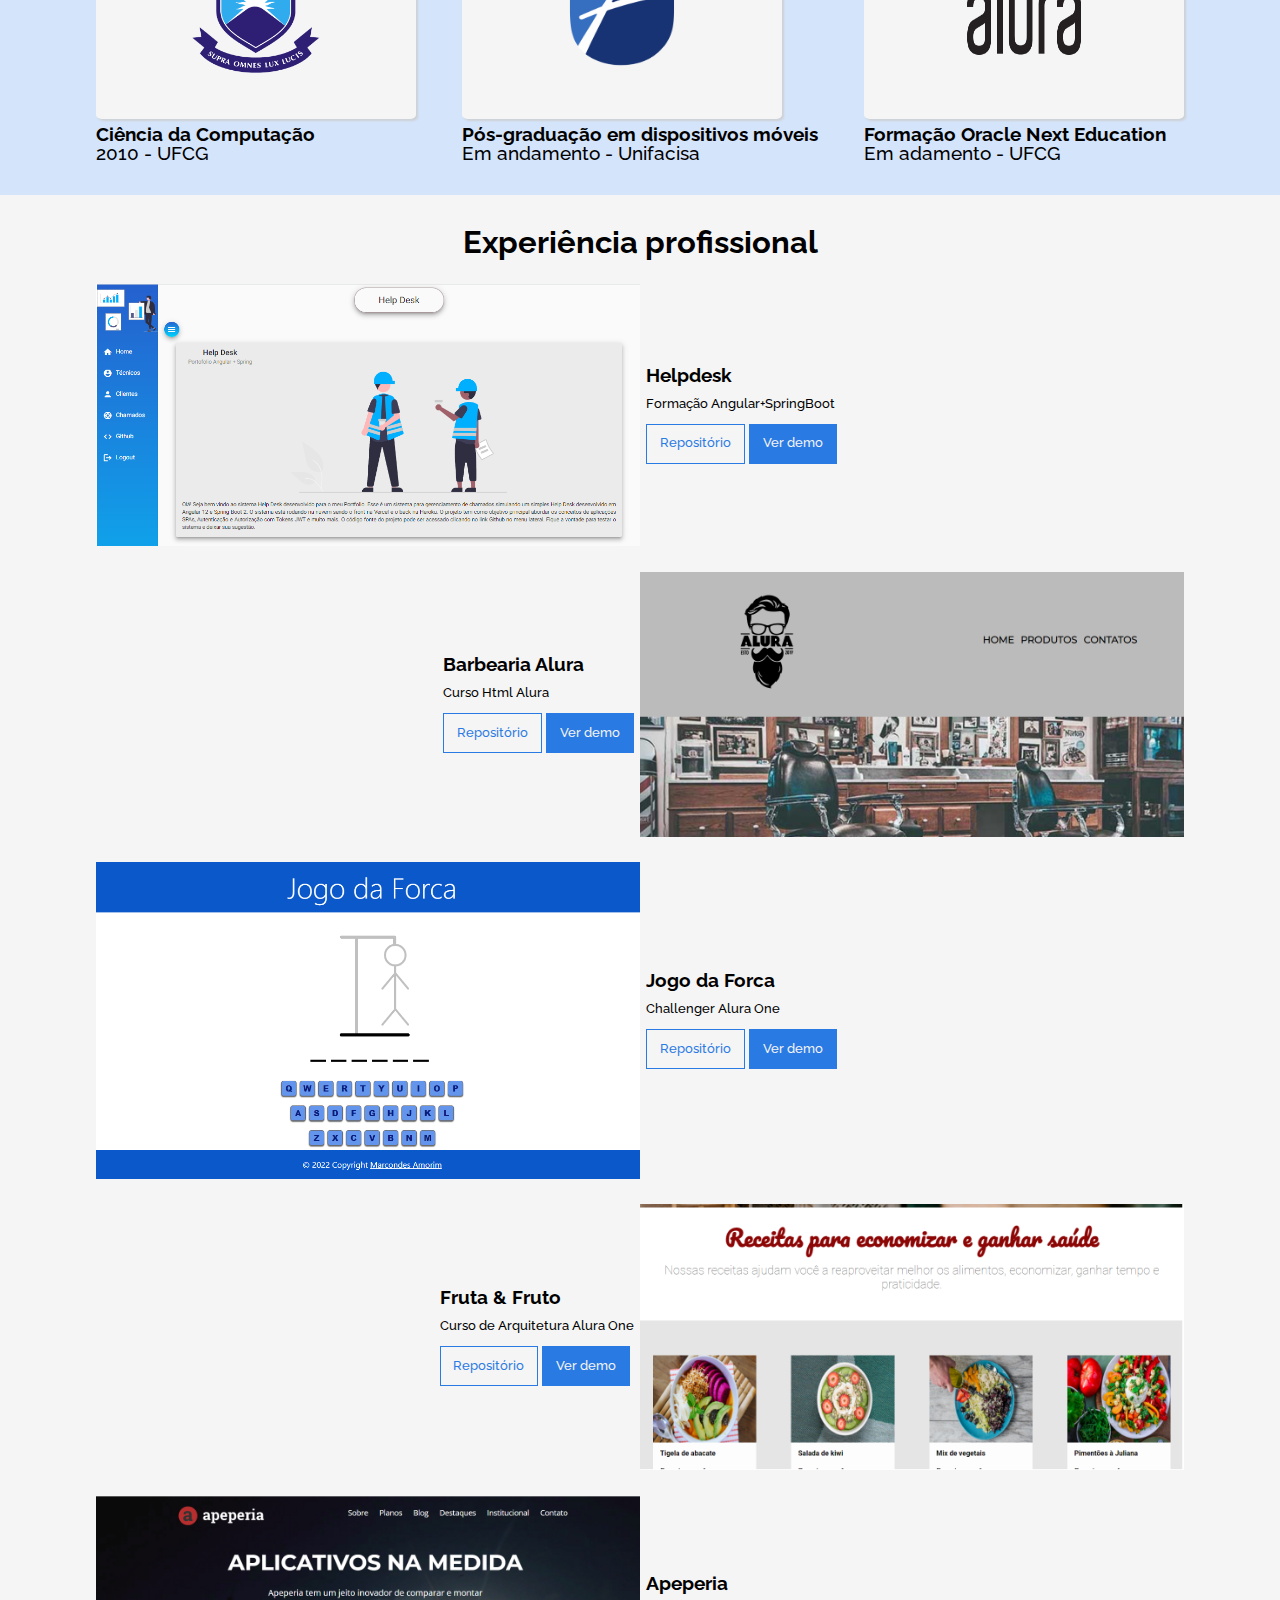
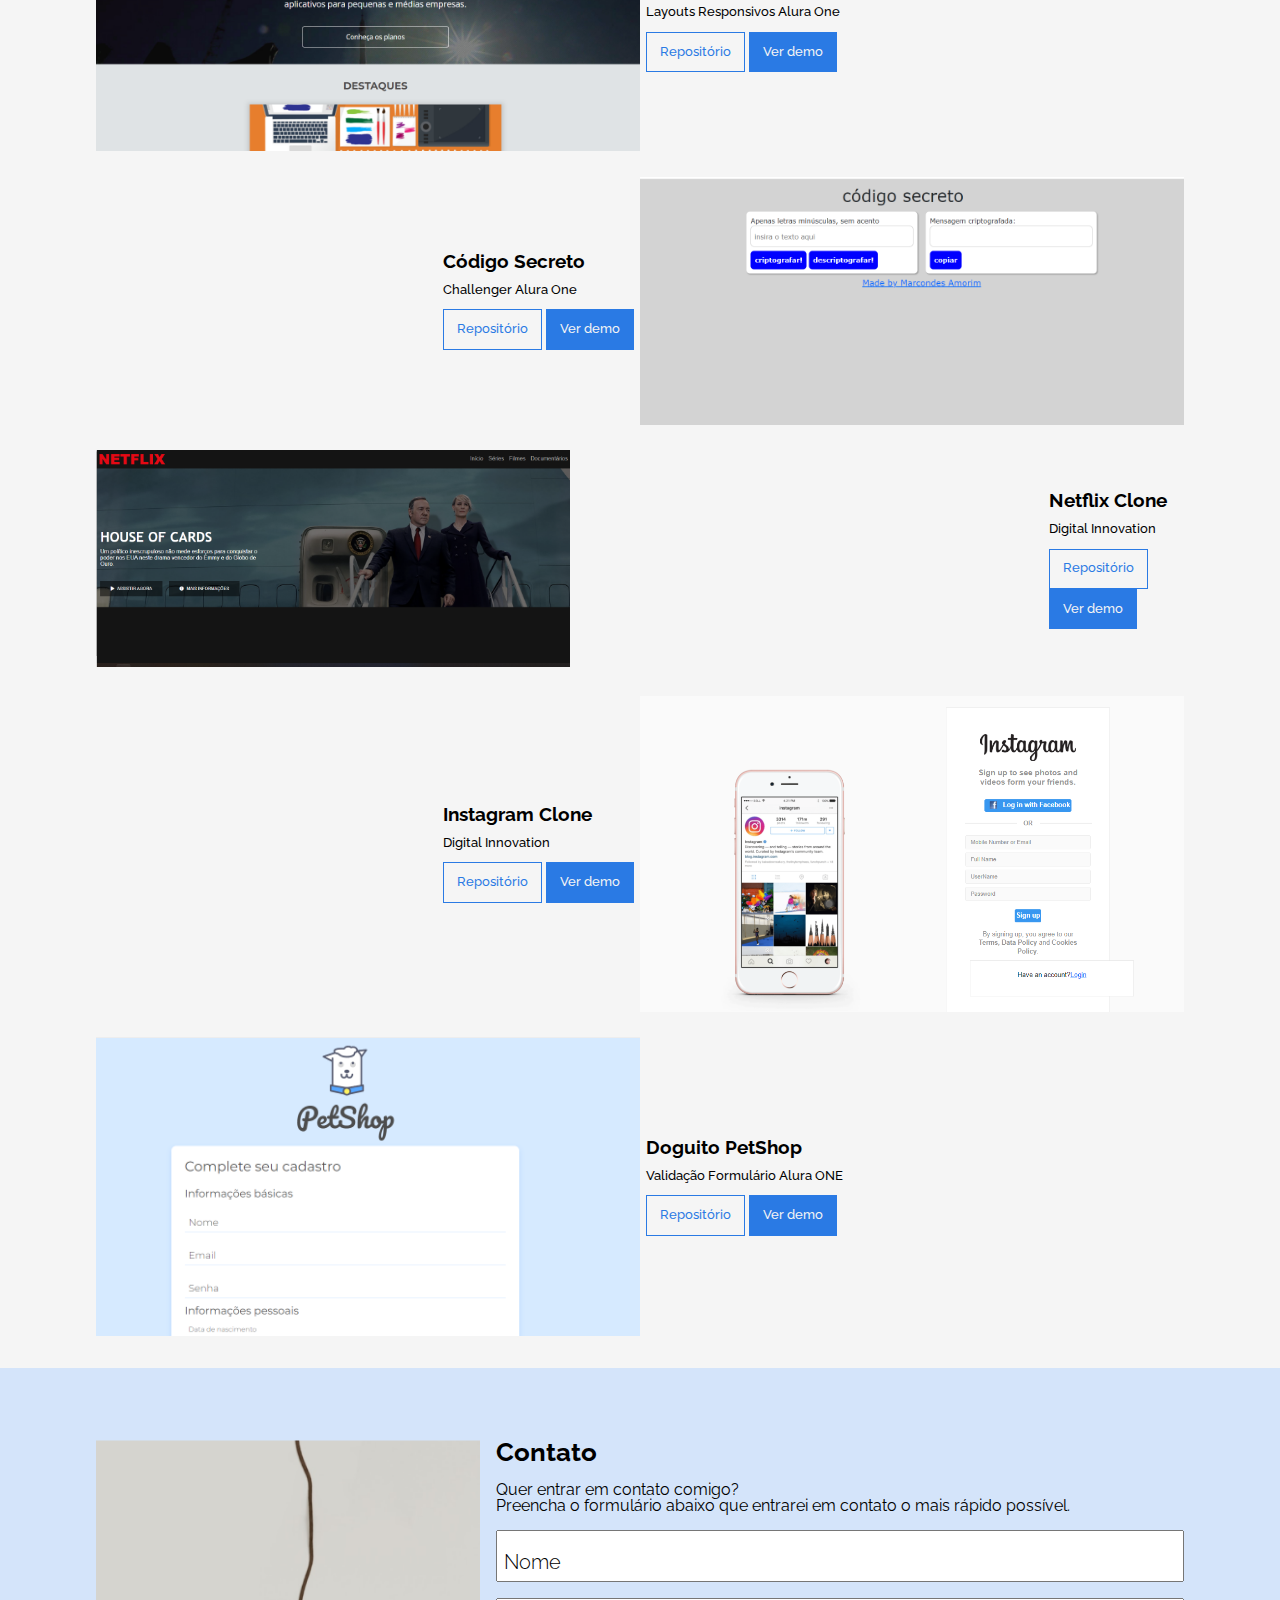
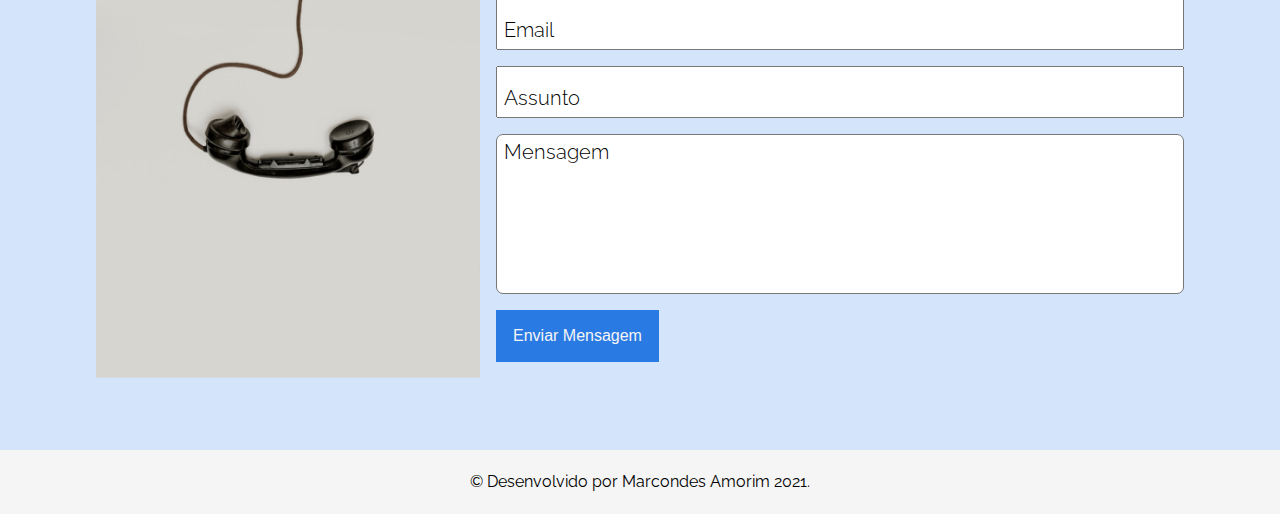
==== commit 8f23e5f7: "finalizado responsividade para tablet" ====
--- a/index.html
+++ b/index.html
@@ -18,22 +18,23 @@
     <link rel="stylesheet" href="./assets/css/formacao.css">
     <link rel="stylesheet" href="./assets/css/experiencia.css">
     <link rel="stylesheet" href="./assets/css/contato.css">
+    <link rel="stylesheet" href="./assets/css/rodape.css">
 </head>
 
 <body>
     <header>
         <section class="container-navegacao">
             <div class="navegacao_nome">
-                <object data="./assets/images/sparkle24dp.svg" class="navegacao_nome__icone"></object>
+                <object class="navegacao_nome__icone" data="./assets/images/sparkle24dp.svg"></object>
                 <span class="navegacao_nome__texto">Marcondes Amorim</span>
             </div>
             <nav class="navegacao_links">
-                <a href="#sobre-mim" class="navegacao_links__link">Sobre Mim</a>
-                <a href="#skills" class="navegacao_links__link">Skills</a>
-                <a href="#hobbies" class="navegacao_links__link">Hobbies</a>
-                <a href="#formacao" class="navegacao_links__link">Formação</a>
-                <a href="#projetos" class="navegacao_links__link">Projetos</a>
-                <a href="mailto:marcondesjra@gmail.com" class="navegacao_links__link">marcondesjra@gmail.com</a>
+                <a class="navegacao_links__link" href="#sobre">Sobre Mim</a>
+                <a class="navegacao_links__link" href="#skills">Skills</a>
+                <a class="navegacao_links__link" href="#hobbies">Hobbies</a>
+                <a class="navegacao_links__link" href="#formacao">Formação</a>
+                <a class="navegacao_links__link" href="#experiencias">Projetos</a>
+                <a class="navegacao_links__link" href="mailto:marcondesjra@gmail.com">marcondesjra@gmail.com</a>
             </nav>
         </section>
     </header>
@@ -76,7 +77,7 @@
             </div>
             <img class="apresentacao_foto-perfil" src="./assets/images/me.png" alt="foto de marcondes amorim" />
         </section>
-        <section class="container-sobre">
+        <section id="sobre" class="container-sobre">
             <div class="sobre">
                 <h1 class="sobre_titulo">Sobre mim</h1>
                 <div class="sobre_texto">
@@ -92,7 +93,7 @@
                 <img class="sobre_assinatura" src="./assets/images/assinatura.png" alt="assinatura de marcondes">
             </div>
         </section>
-        <section class="container-skills-hobbies">
+        <section id="skills" class="container-skills-hobbies-formacao">
             <div class="container-skills">
                 <div class="skills">
                     <h2 class="skills_title">Skills</h2>
@@ -133,6 +134,11 @@
                             <p class="skills_items__item___title">SpringBoot</p>
                         </li>
                         <li class="skills_items__item">
+                            <img class="skills_items__item___icon" src="./assets/images/skills/scrumaster.png"
+                                alt="logo scrumaster">
+                            <p class="skills_items__item___title">Scrum Master</p>
+                        </li>
+                        <li class="skills_items__item">
                             <img class="skills_items__item___icon" src="./assets/images/skills/html5.svg"
                                 alt="logo git">
                             <p class="skills_items__item___title">Git</p>
@@ -145,7 +151,7 @@
                     </ul>
                 </div>
             </div>
-            <div class="container-hobbies">
+            <div id="hobbies" class="container-hobbies">
                 <div class="hobbies">
                     <h2 class="hobbies_title">Hobbies</h2>
                     <ul class="hobbies_items">
@@ -172,7 +178,7 @@
                     </ul>
                 </div>
             </div>
-            <div class="container-formacao">
+            <div id="formacao" class="container-formacao">
                 <div class="formacao">
                     <h2 class="formacao_title">Formação Acadêmica</h2>
                     <div class="formacao_items">
@@ -222,17 +228,14 @@
                 </div>
             </div>
         </section>
-        <section class="container-experiencias">
+        <section id="experiencias" class="container-experiencias">
 
             <div class="experiencias">
                 <h2 class="experiencias_title">Experiência profissional</h2>
                 <div class="experiencias_items">
-
-                    <div class="experiencias_items__item">
-                        <div>
-                            <img class="experiencias_items__item___image"
-                                src="./assets/images/experiencias/helpdesk.png" alt="tela da página de helpdesk">
-                        </div>
+                    <div class="experiencias_items__item">
+                        <img class="experiencias_items__item___image" src="./assets/images/experiencias/helpdesk.png"
+                            alt="tela da página de helpdesk">
                         <div class="experiencias_items__item___detalhes">
                             <h2 class="experiencias_items__item___detalhes____titulo">Helpdesk</h2>
                             <h1 class="experiencias_items__item___detalhes____descricao">Formação Angular+SpringBoot
@@ -246,8 +249,9 @@
                             </div>
                         </div>
                     </div>
-
-                    <div class="experiencias_items__item">
+                    <div class="experiencias_items__item">
+                        <img class="experiencias_items__item___image" src="./assets/images/experiencias/barbershop.png"
+                            alt="tela da página de Barbearia Alura">
                         <div class="experiencias_items__item___detalhes">
                             <h2 class="experiencias_items__item___detalhes____titulo">Barbearia Alura</h2>
                             <h1 class="experiencias_items__item___detalhes____descricao">Curso Html Alura</h1>
@@ -260,19 +264,10 @@
                                     demo</a>
                             </div>
                         </div>
-                        <div>
-                            <img class="experiencias_items__item___image"
-                                src="./assets/images/experiencias/barbershop.png"
-                                alt="tela da página de Barbearia Alura">
-                        </div>
-                    </div>
-
-                    <div class="experiencias_items__item">
-                        <div>
-                            <img class="experiencias_items__item___image"
-                                src="./assets/images/experiencias/jogodaforca.png"
-                                alt="tela da página do Jogo da Forca">
-                        </div>
+                    </div>
+                    <div class="experiencias_items__item">
+                        <img class="experiencias_items__item___image" src="./assets/images/experiencias/jogodaforca.png"
+                            alt="tela da página do Jogo da Forca">
                         <div class="experiencias_items__item___detalhes">
                             <h2 class="experiencias_items__item___detalhes____titulo">Jogo da Forca</h2>
                             <h1 class="experiencias_items__item___detalhes____descricao">Challenger Alura One</h1>
@@ -286,8 +281,9 @@
                             </div>
                         </div>
                     </div>
-
-                    <div class="experiencias_items__item">
+                    <div class="experiencias_items__item">
+                        <img class="experiencias_items__item___image" src="./assets/images/experiencias/fruta-fruto.png"
+                            alt="tela da página do Fruto & Fruta">
                         <div class="experiencias_items__item___detalhes">
                             <h2 class="experiencias_items__item___detalhes____titulo">Fruta & Fruto</h2>
                             <h1 class="experiencias_items__item___detalhes____descricao">Curso de Arquitetura Alura One
@@ -300,17 +296,10 @@
                                     href="https://marcondesamorim.github.io/fruta-fruto/" target="_blank">Ver demo</a>
                             </div>
                         </div>
-                        <div>
-                            <img class="experiencias_items__item___image"
-                                src="./assets/images/experiencias/fruta-fruto.png"
-                                alt="tela da página do Fruto & Fruta">
-                        </div>
-                    </div>
-                    <div class="experiencias_items__item">
-                        <div>
-                            <img class="experiencias_items__item___image"
-                                src="./assets/images/experiencias/apeperia.png" alt="tela da página da Apeperia">
-                        </div>
+                    </div>
+                    <div class="experiencias_items__item">
+                        <img class="experiencias_items__item___image" src="./assets/images/experiencias/apeperia.png"
+                            alt="tela da página da Apeperia">
                         <div class="experiencias_items__item___detalhes">
                             <h2 class="experiencias_items__item___detalhes____titulo">Apeperia</h2>
                             <h1 class="experiencias_items__item___detalhes____descricao">Layouts Responsivos Alura One
@@ -323,8 +312,9 @@
                             </div>
                         </div>
                     </div>
-
-                    <div class="experiencias_items__item">
+                    <div class="experiencias_items__item">
+                        <img class="experiencias_items__item___image"
+                            src="./assets/images/experiencias/codigosecreto.png" alt="tela da página do Código Secreto">
                         <div class="experiencias_items__item___detalhes">
                             <h2 class="experiencias_items__item___detalhes____titulo">Código Secreto</h2>
                             <h1 class="experiencias_items__item___detalhes____descricao">Challenger Alura One</h1>
@@ -337,13 +327,7 @@
                                     demo</a>
                             </div>
                         </div>
-                        <div>
-                            <img class="experiencias_items__item___image"
-                                src="./assets/images/experiencias/codigosecreto.png"
-                                alt="tela da página do Código Secreto">
-                        </div>
-                    </div>
-
+                    </div>
                     <div class="experiencias_items__item">
                         <div>
                             <img class="experiencias_items__item___image"
@@ -362,8 +346,10 @@
                             </div>
                         </div>
                     </div>
-
-                    <div class="experiencias_items__item">
+                    <div class="experiencias_items__item">
+                        <img class="experiencias_items__item___image"
+                            src="./assets/images/experiencias/instagramclone.png"
+                            alt="tela da página de Instagram Clone">
                         <div class="experiencias_items__item___detalhes">
                             <h2 class="experiencias_items__item___detalhes____titulo">Instagram Clone</h2>
                             <h1 class="experiencias_items__item___detalhes____descricao">Digital Innovation</h1>
@@ -375,18 +361,10 @@
                                     href="https://marcondesamorim.github.io/instagram-dio/" target="_blank">Ver demo</a>
                             </div>
                         </div>
-                        <div>
-                            <img class="experiencias_items__item___image"
-                                src="./assets/images/experiencias/instagramclone.png"
-                                alt="tela da página de Instagram Clone">
-                        </div>
-                    </div>
-
-                    <div class="experiencias_items__item">
-                        <div>
-                            <img class="experiencias_items__item___image" src="./assets/images/experiencias/doguito.png"
-                                alt="tela da página da Doguito">
-                        </div>
+                    </div>
+                    <div class="experiencias_items__item">
+                        <img class="experiencias_items__item___image" src="./assets/images/experiencias/doguito.png"
+                            alt="tela da página da Doguito">
                         <div class="experiencias_items__item___detalhes">
                             <h2 class="experiencias_items__item___detalhes____titulo">Doguito PetShop</h2>
                             <h1 class="experiencias_items__item___detalhes____descricao">Validação Formulário Alura ONE
@@ -449,6 +427,8 @@
         <script type="module" src="./js/app.js"></script>
     </main>
 </body>
-<footer class="rodape"></footer>
+<footer class="rodape">
+    <p>&copy Desenvolvido por Marcondes Amorim 2021.</p>
+</footer>
 
 </html>--- a/assets/css/style.css
+++ b/assets/css/style.css
@@ -2,7 +2,8 @@
     --fonte-familia-principal: "Raleway", sans-serif;
 
     --largura-home: 85%;
-    --largura-mobile: 90%;
+    --largura-tablet: 90%;
+    --largura-mobile: 95%;
 
     --fonte-peso-input: 300;
     --fonte-tamanho-input-label: 20px;
@@ -10,6 +11,7 @@
     --cor-primaria: #2a7ae4;
     --cor-secundaria: #f5f5f5;
     --cor-terciaria: #000000;
+    --cor-branco: #ffffff;
     --cor-destacado-item: rgb(212, 228, 250);
     --cor-sucesso: #047900;
     --cor-aviso: #df2525;
--- a/assets/css/navegacao.css
+++ b/assets/css/navegacao.css
@@ -1,7 +1,7 @@
 header {
     z-index: 1;
     width: 100%;
-    height: 3rem;
+    height: 3vw;
     background-color: var(--cor-secundaria);
     position: fixed;
     top: 0;
@@ -12,11 +12,11 @@
     justify-content: space-between;
     width: var(--largura-home);
     margin: 0 auto;
-    padding: 1.5rem 0 1.5rem 0;
+    padding: 1vw 0;
 }
 
 .navegacao_nome__icone {
-    max-height: 1rem;
+    max-height: 1.4vw;
     vertical-align: middle;
 }
 
@@ -28,16 +28,32 @@
 .navegacao_links__link {
     text-decoration: none;
     color: var(--cor-terciaria);
-    font-size: 1rem;
-    margin-right: 1.5rem;
+    font-size: 1.4vw;
+    margin-right: 0.1vw;
 }
 
 .navegacao_links__link:last-child {
     font-weight: bold;
+    margin: 0
 }
 
 
 .navegacao_links__link:hover {
     font-weight: bold;
     color: var(--cor-primaria);
+}
+
+@media screen and (max-width: 768px) {
+
+    .container-navegacao {
+        width: var(--largura-tablet);
+    }
+
+    .navegacao_links__link {
+        display: none;
+    }
+
+    .navegacao_links__link:last-child {
+        display: inline;
+    }
 }--- a/assets/css/apresentacao.css
+++ b/assets/css/apresentacao.css
@@ -1,5 +1,5 @@
 .container-apresentacao {
-    margin: 4rem auto 1.5rem;
+    margin: 4vw auto 1.5vw;
     display: flex;
     align-items: center;
     width: var(--largura-home);
@@ -10,38 +10,38 @@
 }
 
 .apresentacao_titulo {
-    font-size: 3rem;
+    font-size: 3.5vw;
     font-weight: bold;
 }
 
 .apresentacao_texto {
-    font-size: 1.2rem;
+    font-size: 2vw;
 }
 
 .apresentacao_titulo,
 .apresentacao_texto {
-    margin-bottom: 1.5rem;
+    margin-bottom: 1.2vw;
 }
 
 .apresentacao_medias {
     display: flex;
 }
 
-.apresentacao_medias ul li a {
+.apresentacao_medias a {
     text-decoration: none;
-    font-size: 1rem;
+    font-size: 1.4vw;
     color: var(--cor-terciaria);
 }
 
 
-.apresentacao_medias ul li a:hover {
+.apresentacao_medias a:hover {
     font-weight: 700;
     color: var(--cor-primaria);
 }
 
 .apresentacao_medias ul li img {
-    width: 0.5rem;
-    margin-right: 1.5rem;
+    width: 0.7vw;
+    margin-right: 1.5vw;
 }
 
 
@@ -53,4 +53,11 @@
 
 .apresentacao_foto-perfil:hover {
     transform: scale(1.05, 1.05);
+}
+
+@media screen and (max-width: 768px) {
+
+    .container-apresentacao {
+        width: var(--largura-tablet);
+    }
 }--- a/assets/css/sobre.css
+++ b/assets/css/sobre.css
@@ -1,5 +1,5 @@
 .container-sobre {
-    padding: 2.5rem 0;
+    padding: 2vw 0;
     background-color: var(--cor-destacado-item);
 }
 
@@ -13,19 +13,31 @@
 
 
 .sobre_titulo {
-    font-size: 2rem;
+    font-size: 2.4vw;
     font-style: normal;
     font-weight: 700;
     line-height: bold;
 }
 
 .sobre_texto {
-    margin-top: 1.5rem;
+    margin-top: 1.5vw;
     width: 70%;
-    font-size: 1rem;
+    font-size: 1.3vw;
     text-align: justify;
 }
 
 .sobre_assinatura {
     width: 7%;
+}
+
+@media screen and (max-width: 768px) {
+
+    .sobre {
+        width: var(--largura-tablet);
+    }
+
+    .sobre_texto {
+        width: 100%;
+    }
+
 }--- a/assets/css/skills.css
+++ b/assets/css/skills.css
@@ -1,15 +1,12 @@
-.container-skills {
-    padding-top: 2.5rem;
-}
-
 .skills {
     margin: 0 auto;
     width: var(--largura-home);
 }
 
 .skills_title {
+    margin: 2.5vw 0;
     text-align: center;
-    font-size: 2rem;
+    font-size: 2.4vw;
     font-style: normal;
     font-weight: 700;
     line-height: bold;
@@ -19,7 +16,7 @@
     display: flex;
     flex-direction: row;
     flex-wrap: wrap;
-    justify-content: space-around;
+    justify-content: space-between;
 
 }
 
@@ -31,9 +28,9 @@
 
     width: 12vw;
     height: 11vw;
-    padding: 1rem;
-    margin: 2.2rem;
-    background-color: var(--cor-secundaria);
+    padding: 1vw;
+    margin: 1vw;
+    background-color: var(--cor-branco);
     border-radius: 2%;
     box-shadow: 2px 2px 2px rgb(204 204 204 / 76%);
 }
@@ -50,6 +47,12 @@
 
 .skills_items__item___title {
     font-weight: bold;
-    font-size: 1.2vw;
+    font-size: 1.4vw;
     margin: .5rem .5rem .5rem 0;
+}
+
+@media screen and (max-width: 850px) {
+    .skills {
+        width: var(--largura-tablet);
+    }
 }--- a/assets/css/hobbies.css
+++ b/assets/css/hobbies.css
@@ -1,5 +1,5 @@
 .container-hobbies {
-    padding-top: 2.5rem;
+    padding-bottom: 2.5vw;
 }
 
 .hobbies {
@@ -8,8 +8,9 @@
 }
 
 .hobbies_title {
+    margin: 2.5vw 0;
     text-align: center;
-    font-size: 2rem;
+    font-size: 2.4vw;
     font-style: normal;
     font-weight: 700;
     line-height: bold;
@@ -19,7 +20,7 @@
     display: flex;
     flex-direction: row;
     flex-wrap: wrap;
-    justify-content: space-around;
+    justify-content: space-between;
 
 }
 
@@ -31,9 +32,9 @@
 
     width: 12vw;
     height: 11vw;
-    padding: 1rem;
-    margin: 2.2rem;
-    background-color: var(--cor-secundaria);
+    padding: 1vw;
+    margin: 1vw;
+    background-color: var(--cor-branco);
     border-radius: 2%;
     box-shadow: 2px 2px 2px rgb(204 204 204 / 76%);
 }
@@ -52,4 +53,10 @@
     font-weight: bold;
     font-size: 1.2vw;
     margin: .5rem .5rem .5rem 0;
+}
+
+@media screen and (max-width: 850px) {
+    .hobbies {
+        width: var(--largura-tablet);
+    }
 }--- a/assets/css/formacao.css
+++ b/assets/css/formacao.css
@@ -1,5 +1,5 @@
 .container-formacao {
-    padding: 2.5rem 0;
+    padding: 2.5vw 0;
     background-color: var(--cor-destacado-item);
 }
 
@@ -10,8 +10,9 @@
 }
 
 .formacao_title {
+    margin-bottom: 2vw;
     text-align: center;
-    font-size: 2rem;
+    font-size: 2.4vw;
     font-style: normal;
     font-weight: 700;
     line-height: bold;
@@ -49,10 +50,16 @@
 .formacao_items__item___texto____curso {
     font-weight: 700;
     font-size: 1.5vw;
-    margin-top: .5rem;
+    margin-top: .5vw;
 }
 
 .formacao_items__item___texto____formacao {
     font-weight: 500;
     font-size: 1.5vw;
+}
+
+@media screen and (max-width: 850px) {
+    .formacao {
+        width: var(--largura-tablet);
+    }
 }--- a/assets/css/experiencia.css
+++ b/assets/css/experiencia.css
@@ -1,5 +1,5 @@
 .container-experiencias {
-    padding-top: 2.5rem;
+    padding: 2.5vw 0;
 }
 
 .experiencias {
@@ -9,7 +9,7 @@
 
 .experiencias_title {
     text-align: center;
-    font-size: 2rem;
+    font-size: 2.4vw;
     font-style: normal;
     font-weight: 700;
     line-height: bold;
@@ -19,28 +19,34 @@
     display: flex;
     flex-direction: row;
     align-items: center;
-    justify-content: space-between;
-    margin-top: 2rem;
+    justify-content: flex-start;
+    margin-top: 2vw;
 }
 
+.experiencias_items__item:nth-child(2n) {
+    flex-direction: row-reverse;
+}
 
 .experiencias_items__item___image {
-    width: 50vw;
-    height: 35vw;
+    width: 50%;
+}
+
+.experiencias_items__item___image {
+    width: 50%;
 }
 
 .experiencias_items__item___detalhes * {
-    margin-bottom: .5rem;
+    padding: .5vw;
 }
 
 .experiencias_items__item___detalhes____titulo {
     font-weight: 700;
-    font-size: 1.5rem;
+    font-size: 1.5vw;
 }
 
 .experiencias_items__item___detalhes____descricao {
     font-weight: 500;
-    font-size: 1rem;
+    font-size: 1vw;
 }
 
 .experiencias_items_item___detalhes____botoes a:hover {
@@ -52,9 +58,9 @@
     text-decoration: none;
     display: inline-block;
     color: var(--cor-primaria);
-    padding: 1rem;
+    padding: 1vw;
     font-weight: 500;
-    font-size: 1rem;
+    font-size: 1vw;
 }
 
 .experiencias_items__item___detalhes____botoes_____demo {
@@ -63,7 +69,58 @@
     text-decoration: none;
     display: inline-block;
     color: var(--cor-secundaria);
-    padding: 1rem;
+    padding: 1vw;
     font-weight: 500;
-    font-size: 1rem;
+    font-size: 1vw;
+}
+
+@media screen and (max-width: 850px) {
+    .experiencias {
+        width: var(--largura-tablet);
+    }
+
+    .experiencias_items__item {
+        flex-direction: column;
+        align-items: flex-start;
+    }
+
+    .experiencias_items__item:nth-child(2n) {
+        flex-direction: column;
+    }
+
+    .experiencias_items__item___image {
+        width: 100%;
+    }
+
+    .experiencias_items__item___detalhes____titulo {
+        font-weight: 700;
+        font-size: 2vw;
+    }
+
+    .experiencias_items__item___detalhes____descricao {
+        font-weight: 500;
+        font-size: 1.5vw;
+    }
+
+    .experiencias_items__item___detalhes____botoes_____repositorio {
+        border: 1px solid var(--cor-primaria);
+        text-decoration: none;
+        display: inline-block;
+        color: var(--cor-primaria);
+        padding: 1vw;
+        font-weight: 500;
+        font-size: 2vw;
+    }
+
+    .experiencias_items__item___detalhes____botoes_____demo {
+        border: 1px solid var(--cor-primaria);
+        background-color: var(--cor-primaria);
+        text-decoration: none;
+        display: inline-block;
+        color: var(--cor-secundaria);
+        padding: 1vw;
+        font-weight: 500;
+        font-size: 2vw;
+    }
+
 }--- a/assets/css/contato.css
+++ b/assets/css/contato.css
@@ -1,5 +1,5 @@
 .container-contato {
-    padding: 2.5rem 0;
+    padding: 1.5rem 0;
     background-color: var(--cor-destacado-item);
 }
 
@@ -142,4 +142,14 @@
 
 .contato_formulario_btn-submit button:hover {
     transform: scale(1.05, 1.05);
+}
+
+@media screen and (max-width: 850px) {
+    .contato {
+        width: var(--largura-tablet);
+    }
+
+    .contato_imagem {
+        display: none;
+    }
 }--- a/assets/css/rodape.css
+++ b/assets/css/rodape.css
@@ -0,0 +1,4 @@
+p {
+    margin: 1.5rem auto;
+    text-align: center;
+}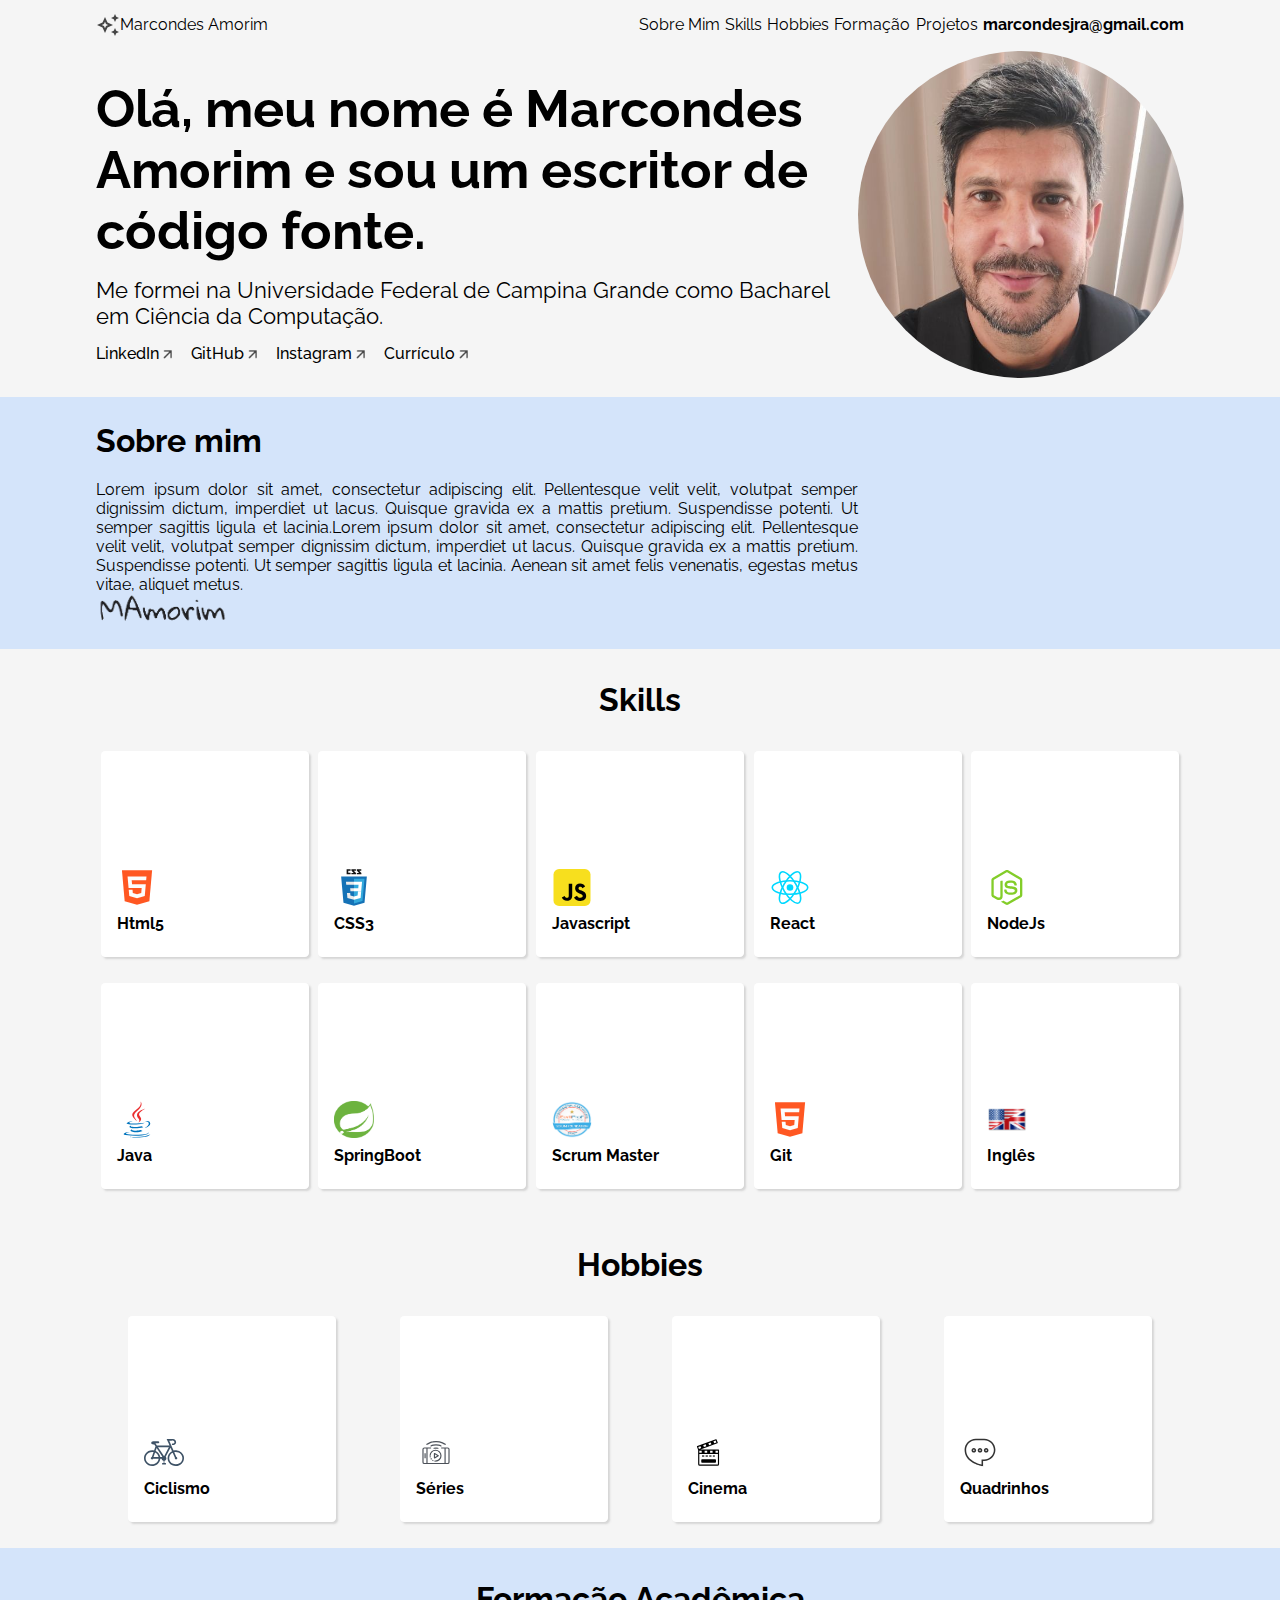
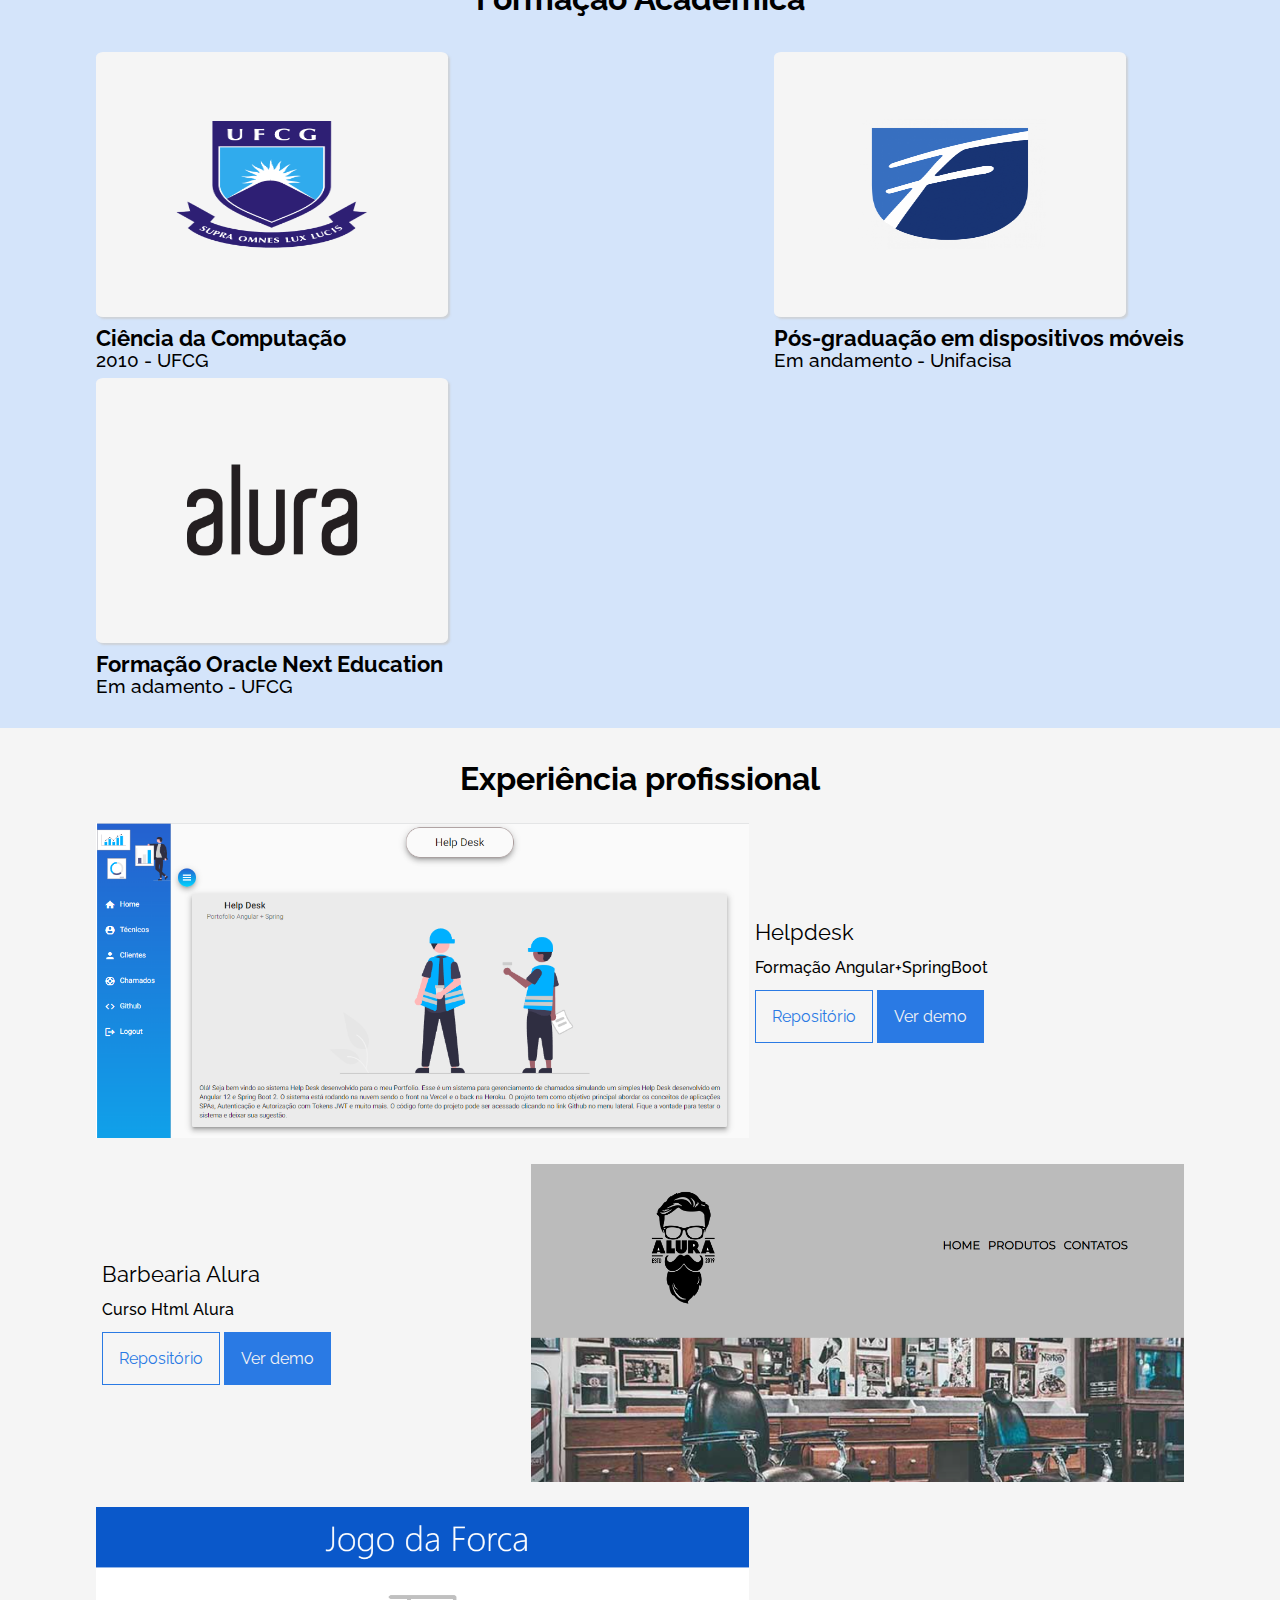
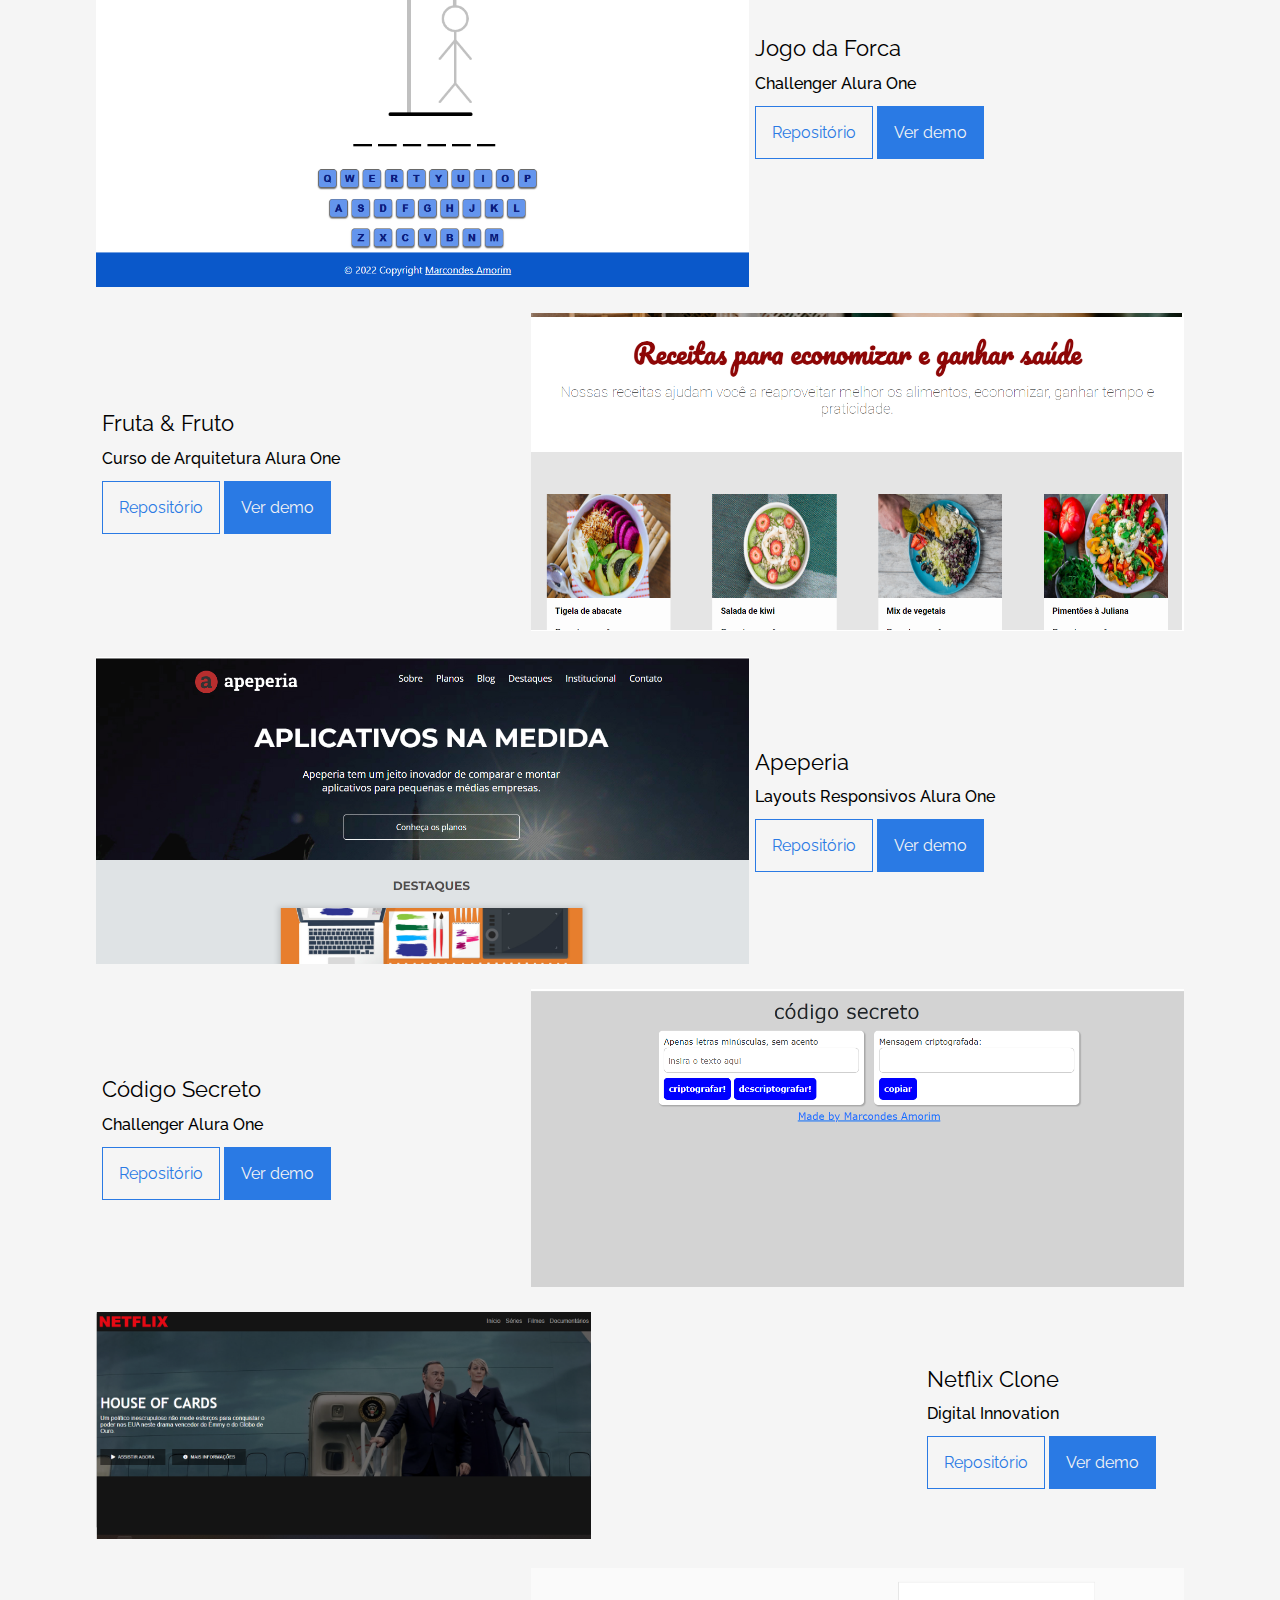
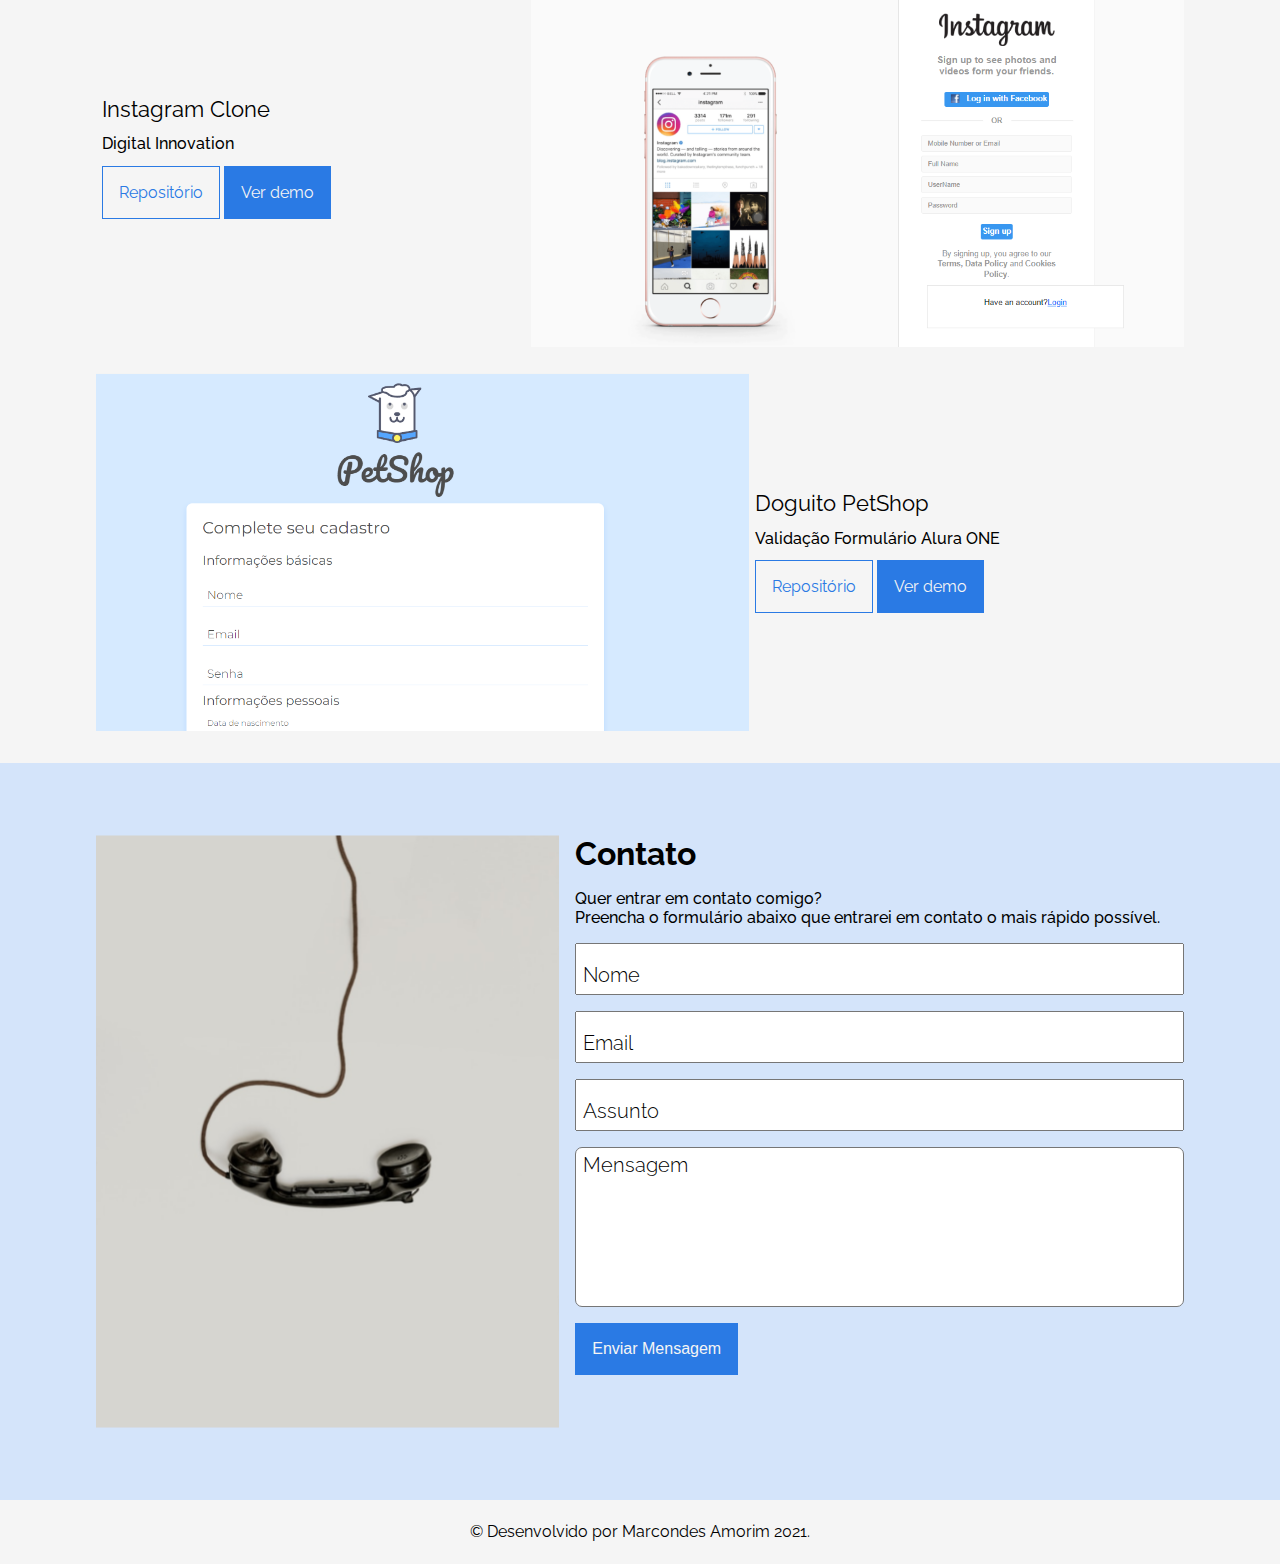
==== commit cec3c2c6: "finalizado a responsividade" ====
--- a/index.html
+++ b/index.html
@@ -41,13 +41,10 @@
     <main>
         <section class="container-apresentacao">
             <div class="apresentacao">
-
                 <h1 class="apresentacao_titulo">Olá, meu nome é Marcondes Amorim e sou um escritor de código
                     fonte.</h1>
-
                 <div class="apresentacao_texto">Me formei na Universidade Federal de Campina Grande como
                     Bacharel em Ciência da Computação.</div>
-
                 <nav class="apresentacao_medias">
                     <ul>
                         <li>
--- a/assets/css/navegacao.css
+++ b/assets/css/navegacao.css
@@ -9,6 +9,7 @@
 
 .container-navegacao {
     display: flex;
+    align-items: center;
     justify-content: space-between;
     width: var(--largura-home);
     margin: 0 auto;
@@ -16,19 +17,26 @@
 }
 
 .navegacao_nome__icone {
-    max-height: 1.4vw;
-    vertical-align: middle;
+    width: 24px;
+    height: 24px;
 }
 
 .navegacao_nome {
-    font-weight: bold;
+    display: flex;
+    align-items: center;
+    font-weight: 700, Bold;
+    font-size: 16px;
+    line-height: 19px;
 }
 
 .navegacao_nome,
 .navegacao_links__link {
+    font-weight: 500,
+        medium;
+    font-size: 16px;
+    line-height: 19px;
     text-decoration: none;
     color: var(--cor-terciaria);
-    font-size: 1.4vw;
     margin-right: 0.1vw;
 }
 
@@ -54,6 +62,38 @@
     }
 
     .navegacao_links__link:last-child {
-        display: inline;
+        display: flex;
+
+    }
+
+}
+
+@media screen and (max-width: 360px) {
+
+    .container-navegacao {
+        width: var(--largura-mobile);
+    }
+
+    .navegacao_links__link {
+        display: none;
+    }
+
+    .navegacao_links__link:last-child {
+        display: flex;
+    }
+
+    .navegacao_nome {
+        font-size: 14px;
+        line-height: 16px;
+    }
+
+    .navegacao_nome,
+    .navegacao_links__link {
+        font-size: 14px;
+        line-height: 16px;
+    }
+
+    .apresentacao_foto-perfil {
+        padding-top: 16px;
     }
 }--- a/assets/css/apresentacao.css
+++ b/assets/css/apresentacao.css
@@ -7,15 +7,23 @@
 
 .apresentacao {
     width: 70%;
+    display: flex;
+    flex-direction: column;
+    margin-top: 1vw;
 }
 
 .apresentacao_titulo {
-    font-size: 3.5vw;
-    font-weight: bold;
+    font-style: normal;
+    font-weight: 700;
+    font-size: 52px;
+    line-height: 61px;
 }
 
 .apresentacao_texto {
-    font-size: 2vw;
+    font-style: normal;
+    font-weight: 400;
+    font-size: 22px;
+    line-height: 26px;
 }
 
 .apresentacao_titulo,
@@ -29,7 +37,10 @@
 
 .apresentacao_medias a {
     text-decoration: none;
-    font-size: 1.4vw;
+    font-style: normal;
+    font-weight: 500;
+    font-size: 16px;
+    line-height: 19px;
     color: var(--cor-terciaria);
 }
 
@@ -60,4 +71,59 @@
     .container-apresentacao {
         width: var(--largura-tablet);
     }
+
+    .apresentacao_titulo {
+        font-style: normal;
+        font-weight: 700;
+        font-size: 22px;
+        line-height: 26px;
+    }
+
+    .apresentacao_texto {
+        font-style: normal;
+        font-weight: 400;
+        font-size: 16px;
+        line-height: 19px;
+    }
+
+    .apresentacao_medias a {
+        text-decoration: none;
+        font-style: normal;
+        font-weight: 500;
+        font-size: 16px;
+        line-height: 19px;
+        color: var(--cor-terciaria);
+    }
+}
+
+@media screen and (max-width: 360px) {
+
+    .container-apresentacao {
+        width: var(--largura-mobile);
+        flex-direction: column-reverse;
+        align-items: flex-start;
+    }
+
+    .apresentacao {
+        width: 100%;
+    }
+
+    .apresentacao_foto-perfil {
+        margin: 0 0 16px 0;
+    }
+
+    .apresentacao_titulo {
+        font-size: 22px;
+        line-height: 26px;
+    }
+
+    .apresentacao_texto {
+        font-size: 14px;
+        line-height: 16px;
+    }
+
+    .apresentacao_medias a {
+        font-size: 14px;
+        line-height: 16px;
+    }
 }--- a/assets/css/sobre.css
+++ b/assets/css/sobre.css
@@ -13,21 +13,24 @@
 
 
 .sobre_titulo {
-    font-size: 2.4vw;
     font-style: normal;
     font-weight: 700;
-    line-height: bold;
+    font-size: 32px;
+    line-height: 38px;
 }
 
 .sobre_texto {
     margin-top: 1.5vw;
+    font-style: normal;
+    font-weight: 400;
+    font-size: 16px;
+    line-height: 19px;
     width: 70%;
-    font-size: 1.3vw;
     text-align: justify;
 }
 
 .sobre_assinatura {
-    width: 7%;
+    width: 12%;
 }
 
 @media screen and (max-width: 768px) {
@@ -36,8 +39,22 @@
         width: var(--largura-tablet);
     }
 
+    .sobre_titulo {
+        font-size: 22px;
+        line-height: 26px;
+    }
+
     .sobre_texto {
+        font-size: 14px;
+        line-height: 16px;
         width: 100%;
     }
 
+}
+
+@media screen and (max-width: 360px) {
+
+    .sobre {
+        width: var(--largura-tablet);
+    }
 }--- a/assets/css/skills.css
+++ b/assets/css/skills.css
@@ -4,32 +4,37 @@
 }
 
 .skills_title {
-    margin: 2.5vw 0;
-    text-align: center;
-    font-size: 2.4vw;
     font-style: normal;
     font-weight: 700;
-    line-height: bold;
+    font-size: 32px;
+    line-height: 38px;
+    text-align: center;
+    margin: 2.5vw 0;
 }
 
 .skills_items {
     display: flex;
     flex-direction: row;
     flex-wrap: wrap;
-    justify-content: space-between;
+    justify-content: space-around;
 
 }
 
 .skills_items__item {
+
     display: flex;
     flex-direction: column;
     justify-content: flex-end;
     align-items: flex-start;
+    padding: 16px;
+    margin-bottom: 2vw;
 
-    width: 12vw;
-    height: 11vw;
-    padding: 1vw;
-    margin: 1vw;
+    position: static;
+    width: 176px;
+    height: 174px;
+    left: 384px;
+    top: 0px;
+
     background-color: var(--cor-branco);
     border-radius: 2%;
     box-shadow: 2px 2px 2px rgb(204 204 204 / 76%);
@@ -41,13 +46,17 @@
 
 
 .skills_items__item___icon {
-    width: 2vw;
-    height: 2vw;
+    width: 40px;
+    height: 37px;
+    left: 16px;
+    top: 94px;
 }
 
 .skills_items__item___title {
-    font-weight: bold;
-    font-size: 1.4vw;
+    font-style: normal;
+    font-weight: 700;
+    font-size: 16px;
+    line-height: 19px;
     margin: .5rem .5rem .5rem 0;
 }
 
@@ -55,4 +64,35 @@
     .skills {
         width: var(--largura-tablet);
     }
+
+    .skills_title {
+        font-size: 22px;
+        line-height: 26px;
+    }
+
+    .skills_items__item {
+        width: 224px;
+        height: 118px;
+        left: 480px;
+        top: 0px;
+    }
+
+
+    .skills_items__item___title {
+        font-size: 16px;
+        line-height: 19px;
+    }
+}
+
+@media screen and (max-width: 360px) {
+    .skills {
+        width: var(--largura-mobile);
+    }
+
+    .skills_items__item {
+        width: 156px;
+        height: 118px;
+        left: 172px;
+        top: 0px;
+    }
 }--- a/assets/css/hobbies.css
+++ b/assets/css/hobbies.css
@@ -1,39 +1,40 @@
-.container-hobbies {
-    padding-bottom: 2.5vw;
-}
-
 .hobbies {
     margin: 0 auto;
     width: var(--largura-home);
 }
 
 .hobbies_title {
-    margin: 2.5vw 0;
-    text-align: center;
-    font-size: 2.4vw;
     font-style: normal;
     font-weight: 700;
-    line-height: bold;
+    font-size: 32px;
+    line-height: 38px;
+    text-align: center;
+    margin: 2.5vw 0;
 }
 
 .hobbies_items {
     display: flex;
     flex-direction: row;
     flex-wrap: wrap;
-    justify-content: space-between;
+    justify-content: space-around;
 
 }
 
 .hobbies_items__item {
+
     display: flex;
     flex-direction: column;
     justify-content: flex-end;
     align-items: flex-start;
+    padding: 16px;
+    margin-bottom: 2vw;
 
-    width: 12vw;
-    height: 11vw;
-    padding: 1vw;
-    margin: 1vw;
+    position: static;
+    width: 176px;
+    height: 174px;
+    left: 384px;
+    top: 0px;
+
     background-color: var(--cor-branco);
     border-radius: 2%;
     box-shadow: 2px 2px 2px rgb(204 204 204 / 76%);
@@ -45,13 +46,17 @@
 
 
 .hobbies_items__item___icon {
-    width: 2vw;
-    height: 2vw;
+    width: 40px;
+    height: 37px;
+    left: 16px;
+    top: 94px;
 }
 
 .hobbies_items__item___title {
-    font-weight: bold;
-    font-size: 1.2vw;
+    font-style: normal;
+    font-weight: 700;
+    font-size: 16px;
+    line-height: 19px;
     margin: .5rem .5rem .5rem 0;
 }
 
@@ -59,4 +64,35 @@
     .hobbies {
         width: var(--largura-tablet);
     }
+
+    .hobbies_title {
+        font-size: 22px;
+        line-height: 26px;
+    }
+
+    .hobbies_items__item {
+        width: 224px;
+        height: 118px;
+        left: 480px;
+        top: 0px;
+    }
+
+
+    .hobbies_items__item___title {
+        font-size: 16px;
+        line-height: 19px;
+    }
+}
+
+@media screen and (max-width: 360px) {
+    .hobbies {
+        width: var(--largura-mobile);
+    }
+
+    .hobbies_items__item {
+        width: 156px;
+        height: 118px;
+        left: 172px;
+        top: 0px;
+    }
 }--- a/assets/css/formacao.css
+++ b/assets/css/formacao.css
@@ -11,30 +11,41 @@
 
 .formacao_title {
     margin-bottom: 2vw;
-    text-align: center;
-    font-size: 2.4vw;
     font-style: normal;
     font-weight: 700;
-    line-height: bold;
+    font-size: 32px;
+    line-height: 38px;
+    text-align: center;
 }
 
 .formacao_items {
     display: flex;
-    flex-direction: row;
     justify-content: space-between;
     flex-wrap: wrap;
 
 }
 
+
+
 .formacao_items__item___image {
     display: flex;
     justify-content: center;
     align-items: center;
-    width: 25vw;
-    height: 17vw;
+    padding: 16px;
+
+    position: static;
+    width: 320px;
+    height: 233px;
+    left: 0px;
+    top: 0px;
     background-color: var(--cor-secundaria);
     border-radius: 2%;
     box-shadow: 2px 2px 2px rgb(204 204 204 / 76%);
+
+    flex: none;
+    order: 2;
+    flex-grow: 0;
+    margin: 8px 0px;
 }
 
 .formacao_items__item:hover {
@@ -43,18 +54,26 @@
 
 
 .formacao_items__item___icon {
-    width: 10vw;
-    height: 10vw;
+    position: static;
+    width: 192px;
+    height: 130px;
+    left: 88px;
+    top: 78px;
 }
 
 .formacao_items__item___texto____curso {
+    font-style: normal;
     font-weight: 700;
-    font-size: 1.5vw;
+    font-size: 22px;
+    line-height: 26px;
     margin-top: .5vw;
 }
 
 .formacao_items__item___texto____formacao {
+    font-style: normal;
     font-weight: 500;
+    font-size: 16px;
+    line-height: 19px;
     font-size: 1.5vw;
 }
 
@@ -62,4 +81,50 @@
     .formacao {
         width: var(--largura-tablet);
     }
+
+    .formacao_title {
+        font-size: 22px;
+        line-height: 26px;
+    }
+
+    .formacao_items__item___image {
+        width: 224px;
+        height: 118px;
+    }
+
+    .formacao_items__item___icon {
+        width: 70px;
+        height: 48px;
+        left: 77px;
+        top: 35px;
+    }
+
+    .formacao_items__item___texto____curso {
+        font-size: 16px;
+        line-height: 19px;
+    }
+
+    .formacao_items__item___texto____formacao {
+        font-size: 14px;
+        line-height: 16px;
+    }
+}
+
+@media screen and (max-width: 360px) {
+    .formacao {
+        width: var(--largura-mobile);
+    }
+
+    .formacao_items__item___image {
+        width: 290px;
+        height: 110px;
+    }
+
+    .formacao_items__item___icon {
+        width: 84px;
+        height: 58px;
+        left: 106px;
+        top: 30px;
+    }
+
 }--- a/assets/css/experiencia.css
+++ b/assets/css/experiencia.css
@@ -8,11 +8,11 @@
 }
 
 .experiencias_title {
-    text-align: center;
-    font-size: 2.4vw;
     font-style: normal;
     font-weight: 700;
-    line-height: bold;
+    font-size: 32px;
+    line-height: 38px;
+    text-align: center;
 }
 
 .experiencias_items__item {
@@ -28,11 +28,11 @@
 }
 
 .experiencias_items__item___image {
-    width: 50%;
+    width: 60%;
 }
 
-.experiencias_items__item___image {
-    width: 50%;
+.experiencias_items__item___detalhes {
+    width: 40%;
 }
 
 .experiencias_items__item___detalhes * {
@@ -40,13 +40,15 @@
 }
 
 .experiencias_items__item___detalhes____titulo {
-    font-weight: 700;
-    font-size: 1.5vw;
+    font-size: 22px;
+    line-height: 26px;
 }
 
 .experiencias_items__item___detalhes____descricao {
+    font-style: normal;
     font-weight: 500;
-    font-size: 1vw;
+    font-size: 16px;
+    line-height: 19px;
 }
 
 .experiencias_items_item___detalhes____botoes a:hover {
@@ -58,9 +60,11 @@
     text-decoration: none;
     display: inline-block;
     color: var(--cor-primaria);
-    padding: 1vw;
-    font-weight: 500;
-    font-size: 1vw;
+    padding: 16px;
+    font-style: normal;
+    font-weight: 400;
+    font-size: 16px;
+    line-height: 19px;
 }
 
 .experiencias_items__item___detalhes____botoes_____demo {
@@ -69,14 +73,21 @@
     text-decoration: none;
     display: inline-block;
     color: var(--cor-secundaria);
-    padding: 1vw;
-    font-weight: 500;
-    font-size: 1vw;
+    padding: 16px;
+    font-style: normal;
+    font-weight: 400;
+    font-size: 16px;
+    line-height: 19px;
 }
 
 @media screen and (max-width: 850px) {
     .experiencias {
         width: var(--largura-tablet);
+    }
+
+    .experiencias_title {
+        font-size: 22px;
+        line-height: 26px;
     }
 
     .experiencias_items__item {
@@ -93,34 +104,71 @@
     }
 
     .experiencias_items__item___detalhes____titulo {
-        font-weight: 700;
-        font-size: 2vw;
+        font-size: 22px;
+        line-height: 26px;
     }
 
     .experiencias_items__item___detalhes____descricao {
-        font-weight: 500;
-        font-size: 1.5vw;
+        font-size: 16px;
+        line-height: 19px;
     }
 
     .experiencias_items__item___detalhes____botoes_____repositorio {
-        border: 1px solid var(--cor-primaria);
-        text-decoration: none;
-        display: inline-block;
-        color: var(--cor-primaria);
-        padding: 1vw;
-        font-weight: 500;
-        font-size: 2vw;
+        padding: 12px 16px;
+        font-size: 14px;
+        line-height: 16px;
+        margin-bottom: 2px;
     }
 
     .experiencias_items__item___detalhes____botoes_____demo {
-        border: 1px solid var(--cor-primaria);
-        background-color: var(--cor-primaria);
-        text-decoration: none;
-        display: inline-block;
-        color: var(--cor-secundaria);
-        padding: 1vw;
-        font-weight: 500;
-        font-size: 2vw;
+        padding: 12px 16px;
+        font-size: 14px;
+        line-height: 16px;
+    }
+}
+
+@media screen and (max-width: 360px) {
+    .experiencias {
+        width: var(--largura-mobile);
     }
 
+    .experiencias_title {
+        font-size: 22px;
+        line-height: 26px;
+    }
+
+    .experiencias_items__item {
+        flex-direction: column;
+        align-items: flex-start;
+    }
+
+    .experiencias_items__item:nth-child(2n) {
+        flex-direction: column;
+    }
+
+    .experiencias_items__item___image {
+        width: 100%;
+    }
+
+    .experiencias_items__item___detalhes____titulo {
+        font-size: 16px;
+        line-height: 19px;
+    }
+
+    .experiencias_items__item___detalhes____descricao {
+        font-size: 14px;
+        line-height: 16px;
+    }
+
+    .experiencias_items__item___detalhes____botoes_____repositorio {
+        padding: 12px 16px;
+        font-size: 14px;
+        line-height: 16px;
+    }
+
+    .experiencias_items__item___detalhes____botoes_____demo {
+        padding: 12px 16px;
+        font-size: 14px;
+        line-height: 16px;
+    }
 }--- a/assets/css/contato.css
+++ b/assets/css/contato.css
@@ -12,8 +12,11 @@
 }
 
 .contato_imagem {
-    width: 30vw;
-    height: 42vw;
+    position: static;
+    width: 464px;
+    height: 593px;
+    left: 0px;
+    top: 65.5px;
 }
 
 .contato_formulario {
@@ -21,9 +24,18 @@
 }
 
 .contato_formulario h3 {
+    font-style: normal;
     font-weight: 700;
-    font-size: 2vw;
+    font-size: 32px;
+    line-height: 38px;
     margin-bottom: 1rem;
+}
+
+.contato_formulario legend {
+    font-style: normal;
+    font-weight: 500;
+    font-size: 16px;
+    line-height: 19px;
 }
 
 .contato_formulario_input {
@@ -149,6 +161,16 @@
         width: var(--largura-tablet);
     }
 
+    .contato_formulario h3 {
+        font-size: 22px;
+        line-height: 26px;
+    }
+
+    .contato_formulario legend {
+        font-size: 16px;
+        line-height: 19px;
+    }
+
     .contato_imagem {
         display: none;
     }
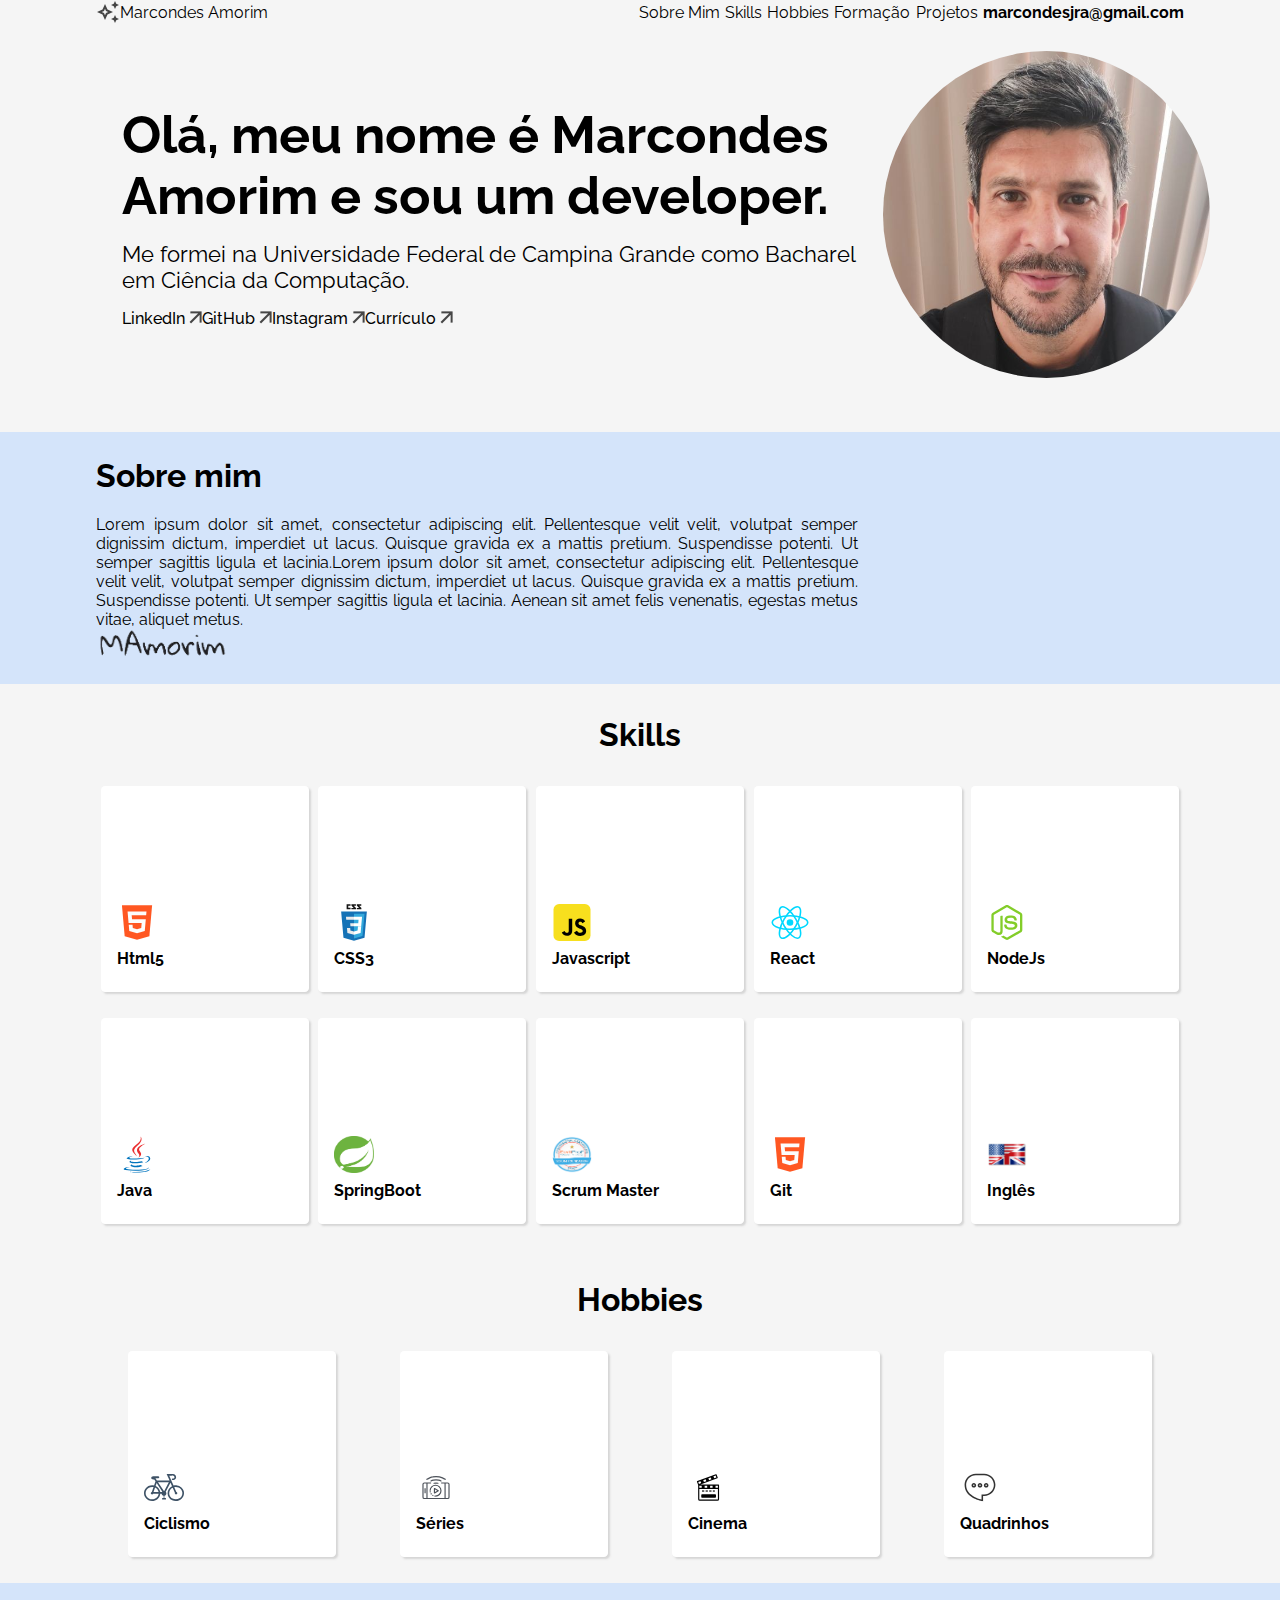
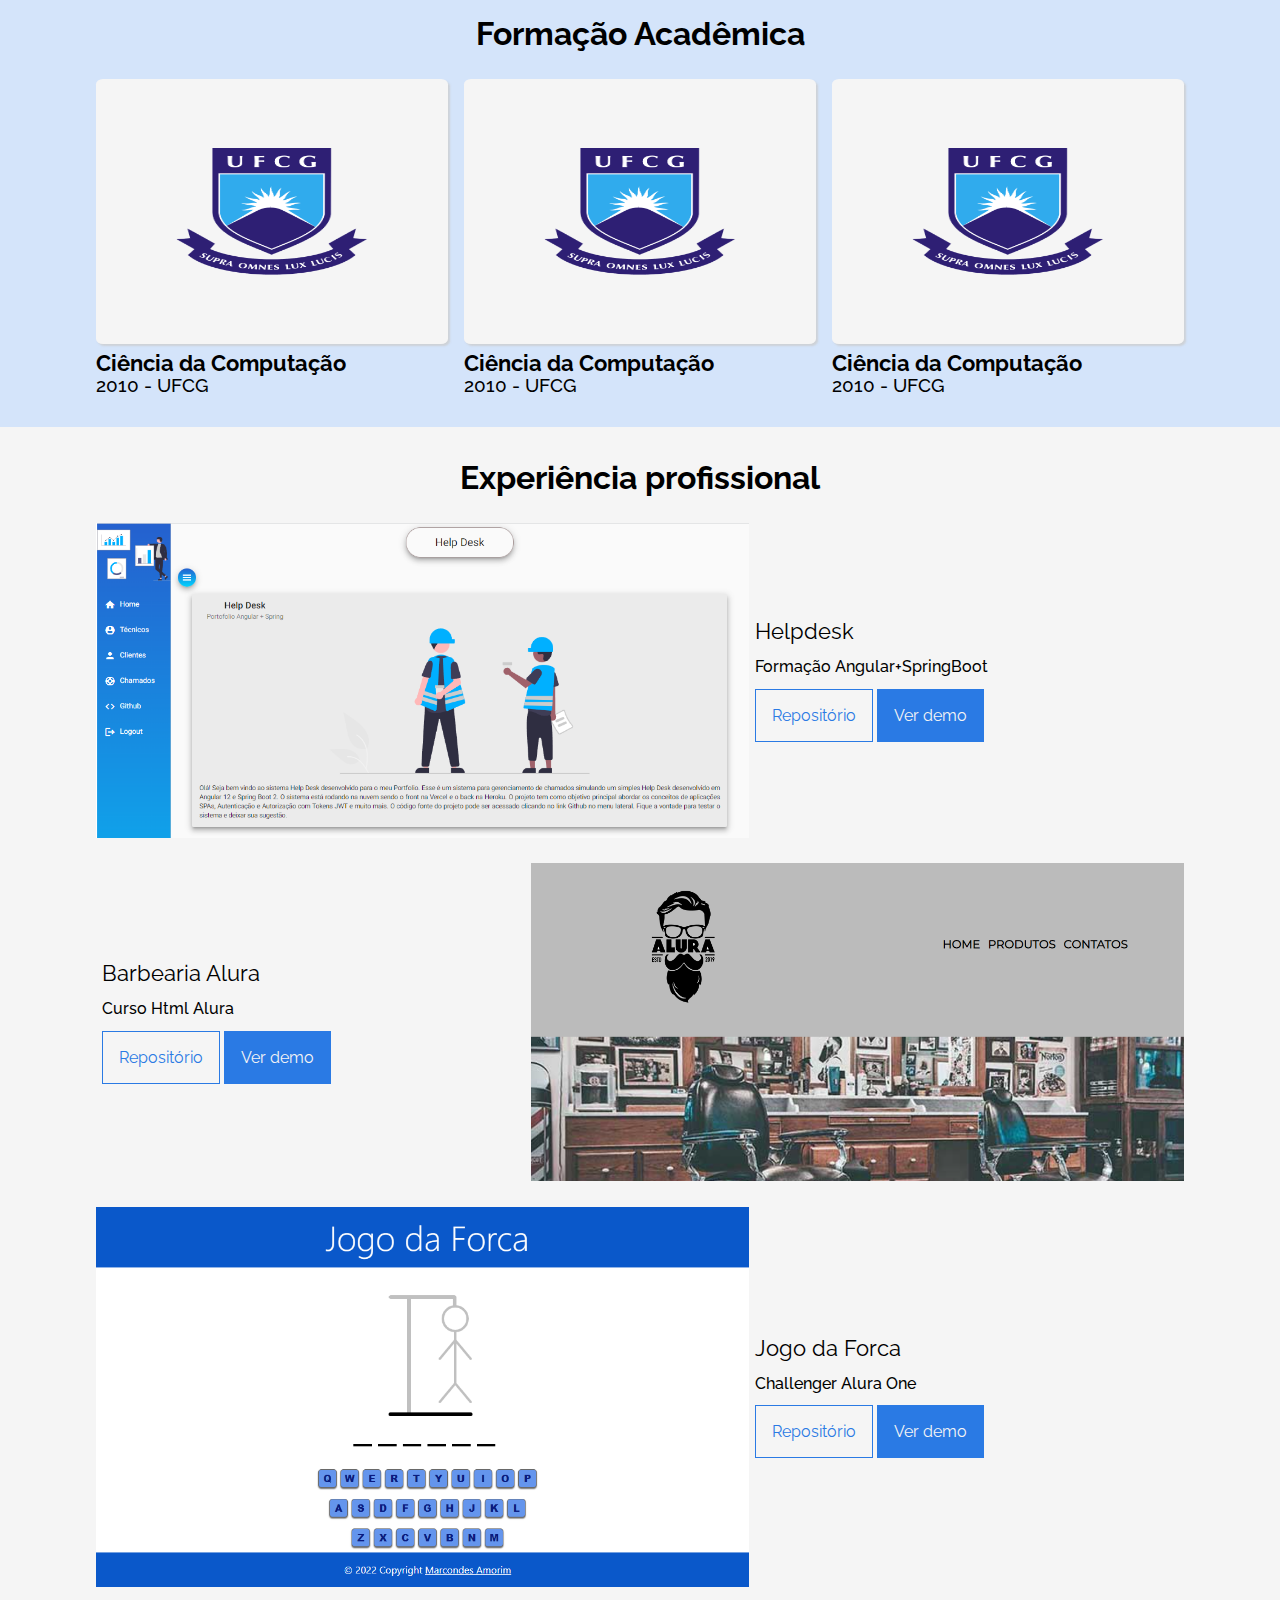
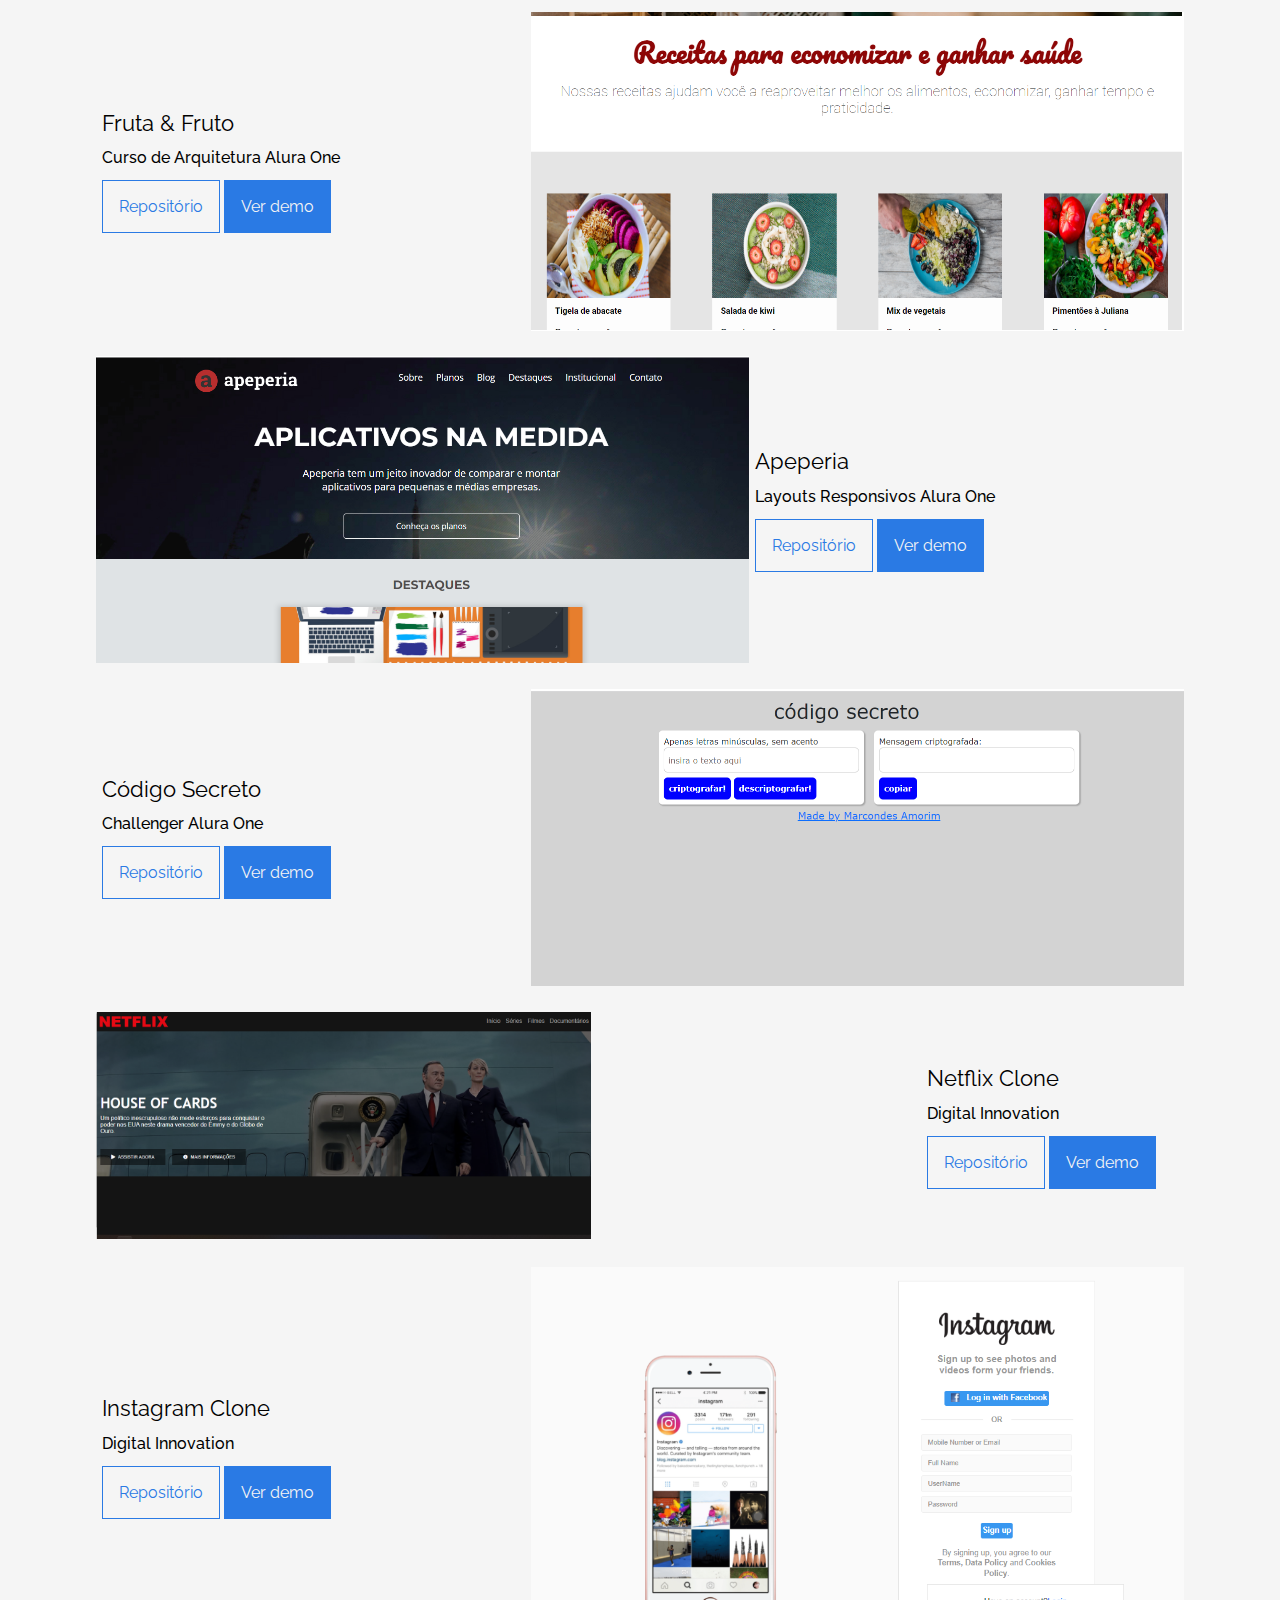
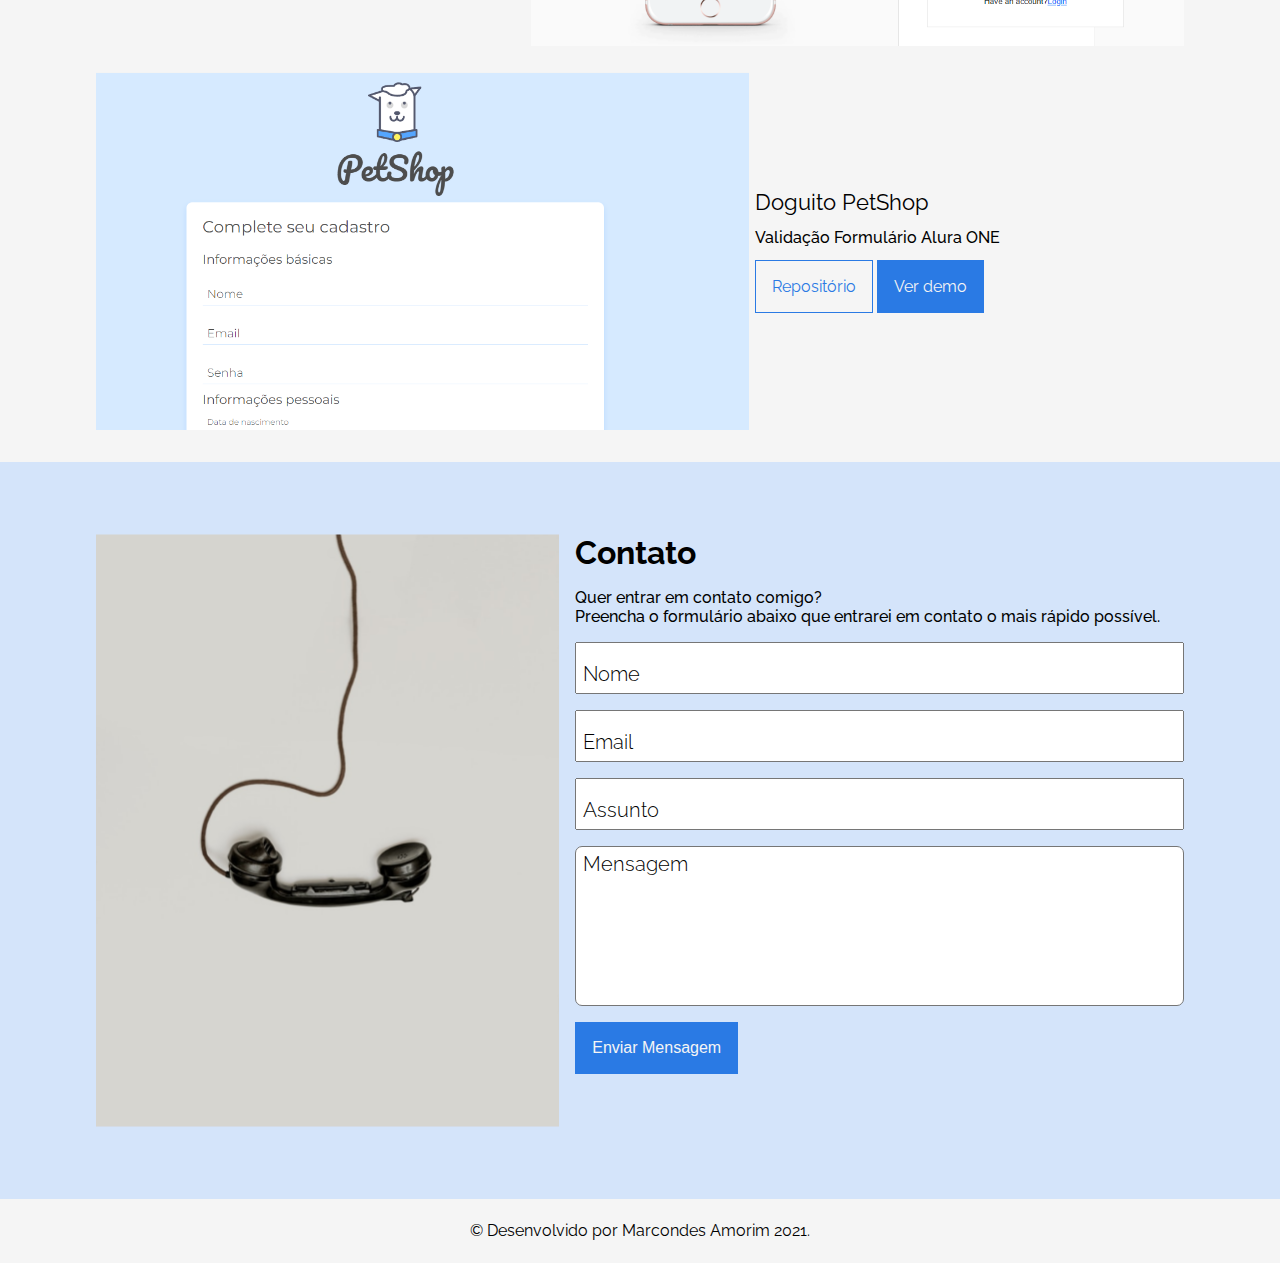
==== commit 24f0de0f: "algumas correções" ====
--- a/index.html
+++ b/index.html
@@ -24,55 +24,60 @@
 <body>
     <header>
         <section class="container-navegacao">
-            <div class="navegacao_nome">
-                <object class="navegacao_nome__icone" data="./assets/images/sparkle24dp.svg"></object>
-                <span class="navegacao_nome__texto">Marcondes Amorim</span>
-            </div>
-            <nav class="navegacao_links">
-                <a class="navegacao_links__link" href="#sobre">Sobre Mim</a>
-                <a class="navegacao_links__link" href="#skills">Skills</a>
-                <a class="navegacao_links__link" href="#hobbies">Hobbies</a>
-                <a class="navegacao_links__link" href="#formacao">Formação</a>
-                <a class="navegacao_links__link" href="#experiencias">Projetos</a>
-                <a class="navegacao_links__link" href="mailto:marcondesjra@gmail.com">marcondesjra@gmail.com</a>
-            </nav>
+            <div class="navegacao">
+                <div class="navegacao_nome">
+                    <object class="navegacao_nome__icone" data="./assets/images/sparkle24dp.svg"></object>
+                    <span class="navegacao_nome__texto">Marcondes Amorim</span>
+                </div>
+                <nav class="navegacao_links">
+                    <a class="navegacao_links__link" href="#sobre">Sobre Mim</a>
+                    <a class="navegacao_links__link" href="#skills">Skills</a>
+                    <a class="navegacao_links__link" href="#hobbies">Hobbies</a>
+                    <a class="navegacao_links__link" href="#formacao">Formação</a>
+                    <a class="navegacao_links__link" href="#experiencias">Projetos</a>
+                    <a class="navegacao_links__link" href="mailto:marcondesjra@gmail.com">marcondesjra@gmail.com</a>
+                </nav>
+            </div>
         </section>
     </header>
     <main>
         <section class="container-apresentacao">
             <div class="apresentacao">
-                <h1 class="apresentacao_titulo">Olá, meu nome é Marcondes Amorim e sou um escritor de código
-                    fonte.</h1>
-                <div class="apresentacao_texto">Me formei na Universidade Federal de Campina Grande como
-                    Bacharel em Ciência da Computação.</div>
-                <nav class="apresentacao_medias">
-                    <ul>
-                        <li>
-                            <a href="https://www.linkedin.com/in/marcondesamorim/" target="_blank">LinkedIn</a>
-                            <img src="./assets/images/arrow-media.png" alt="imagem de uma seta">
-                        </li>
-                    </ul>
-                    <ul>
-                        <li>
-                            <a href="https://github.com/MarcondesAmorim" target="_blank">GitHub</a>
-                            <img src="./assets/images/arrow-media.png" alt="imagem de uma seta">
-                        </li>
-                    </ul>
-                    <ul>
-                        <li>
-                            <a href="https://www.instagram.com/marcondesamorim/" target="_blank">Instagram</a>
-                            <img src="./assets/images/arrow-media.png" alt="imagem de uma seta">
-                        </li>
-                    </ul>
-                    <ul>
-                        <li>
-                            <a href="#" target="_blank">Currículo</a>
-                            <img src="./assets/images/arrow-media.png" alt="imagem de uma seta">
-                        </li>
-                    </ul>
-                </nav>
-            </div>
-            <img class="apresentacao_foto-perfil" src="./assets/images/me.png" alt="foto de marcondes amorim" />
+                <div class="apresentacao_conteudo">
+                    <h3>Olá, meu nome é Marcondes Amorim e sou um developer.</h3>
+                    <span>Me formei na Universidade Federal de Campina Grande como Bacharel em Ciência da
+                        Computação.</span>
+                    <nav class="apresentacao_conteudo__medias">
+                        <ul>
+                            <li>
+                                <a href="https://www.linkedin.com/in/marcondesamorim/" target="_blank">LinkedIn</a>
+                                <img src="./assets/images/arrow-media.png" alt="imagem de uma seta">
+                            </li>
+                        </ul>
+                        <ul>
+                            <li>
+                                <a href="https://github.com/MarcondesAmorim" target="_blank">GitHub</a>
+                                <img src="./assets/images/arrow-media.png" alt="imagem de uma seta">
+                            </li>
+                        </ul>
+                        <ul>
+                            <li>
+                                <a href="https://www.instagram.com/marcondesamorim/" target="_blank">Instagram</a>
+                                <img src="./assets/images/arrow-media.png" alt="imagem de uma seta">
+                            </li>
+                        </ul>
+                        <ul>
+                            <li>
+                                <a href="#" target="_blank">Currículo</a>
+                                <img src="./assets/images/arrow-media.png" alt="imagem de uma seta">
+                            </li>
+                        </ul>
+                    </nav>
+                </div>
+                <div class="apresentacao_imagem">
+                    <img src="./assets/images/me.png" alt="foto de marcondes amorim" />
+                </div>
+            </div>
         </section>
         <section id="sobre" class="container-sobre">
             <div class="sobre">
@@ -195,29 +200,29 @@
                         </div>
                         <div class="formacao_items__item">
                             <div class="formacao_items__item___image">
-                                <img class="formacao_items__item___icon" src="./assets/images/formacao/unifacisa.png"
-                                    alt="logo da unifacisa">
+                                <img class="formacao_items__item___icon" src="./assets/images/formacao/ufcg.png"
+                                    alt="logo da ufcg">
                             </div>
                             <div class="formacao_items__item___texto">
                                 <div class="formacao_items__item___texto____curso">
-                                    Pós-graduação em dispositivos móveis
+                                    Ciência da Computação
                                 </div>
                                 <div class="formacao_items__item___texto____formacao">
-                                    Em andamento - Unifacisa
+                                    2010 - UFCG
                                 </div>
                             </div>
                         </div>
                         <div class="formacao_items__item">
                             <div class="formacao_items__item___image">
-                                <img class="formacao_items__item___icon" src="./assets/images/formacao/alura.webp"
-                                    alt="logo da alura">
+                                <img class="formacao_items__item___icon" src="./assets/images/formacao/ufcg.png"
+                                    alt="logo da ufcg">
                             </div>
                             <div class="formacao_items__item___texto">
                                 <div class="formacao_items__item___texto____curso">
-                                    Formação Oracle Next Education
+                                    Ciência da Computação
                                 </div>
                                 <div class="formacao_items__item___texto____formacao">
-                                    Em adamento - UFCG
+                                    2010 - UFCG
                                 </div>
                             </div>
                         </div>
@@ -226,7 +231,6 @@
             </div>
         </section>
         <section id="experiencias" class="container-experiencias">
-
             <div class="experiencias">
                 <h2 class="experiencias_title">Experiência profissional</h2>
                 <div class="experiencias_items">
--- a/assets/css/navegacao.css
+++ b/assets/css/navegacao.css
@@ -1,19 +1,18 @@
-header {
-    z-index: 1;
-    width: 100%;
-    height: 3vw;
+.container-navegacao {
     background-color: var(--cor-secundaria);
     position: fixed;
     top: 0;
+    width: 100%;
+    z-index: 1;
 }
 
-.container-navegacao {
+.navegacao {
+
+    margin: 0 auto;
     display: flex;
     align-items: center;
     justify-content: space-between;
     width: var(--largura-home);
-    margin: 0 auto;
-    padding: 1vw 0;
 }
 
 .navegacao_nome__icone {
@@ -51,10 +50,14 @@
     color: var(--cor-primaria);
 }
 
-@media screen and (max-width: 768px) {
+@media screen and (max-width: 850px) {
 
     .container-navegacao {
         width: var(--largura-tablet);
+    }
+
+    .navegacao {
+        margin: 0 auto;
     }
 
     .navegacao_links__link {
@@ -68,10 +71,37 @@
 
 }
 
-@media screen and (max-width: 360px) {
+@media screen and (max-width: 550px) {
 
     .container-navegacao {
         width: var(--largura-mobile);
+    }
+
+    .navegacao {
+        margin: 0 auto;
+    }
+
+    .navegacao_nome {
+        font-size: 14px;
+        line-height: 16px;
+    }
+
+    .navegacao_nome,
+    .navegacao_links__link {
+        font-size: 14px;
+        line-height: 16px;
+    }
+}
+
+
+@media screen and (max-width: 400px) {
+
+    .container-navegacao {
+        width: var(--largura-mobile);
+    }
+
+    .navegacao {
+        margin: 0 auto;
     }
 
     .navegacao_links__link {
@@ -92,8 +122,4 @@
         font-size: 14px;
         line-height: 16px;
     }
-
-    .apresentacao_foto-perfil {
-        padding-top: 16px;
-    }
 }--- a/assets/css/apresentacao.css
+++ b/assets/css/apresentacao.css
@@ -1,41 +1,45 @@
 .container-apresentacao {
-    margin: 4vw auto 1.5vw;
-    display: flex;
-    align-items: center;
+    display: block;
+    margin: 0 auto;
     width: var(--largura-home);
 }
 
 .apresentacao {
-    width: 70%;
+    align-items: center;
     display: flex;
-    flex-direction: column;
-    margin-top: 1vw;
+    width: 100%;
+    margin: 4vw 2vw;
 }
 
-.apresentacao_titulo {
+.apresentacao_conteudo {
+    width: 70%;
+}
+
+.apresentacao_conteudo h3 {
     font-style: normal;
     font-weight: 700;
     font-size: 52px;
     line-height: 61px;
 }
 
-.apresentacao_texto {
+.apresentacao_conteudo span {
     font-style: normal;
     font-weight: 400;
     font-size: 22px;
     line-height: 26px;
 }
 
-.apresentacao_titulo,
-.apresentacao_texto {
+.apresentacao_conteudo h3,
+.apresentacao_conteudo span {
     margin-bottom: 1.2vw;
 }
 
-.apresentacao_medias {
+.apresentacao_conteudo nav {
     display: flex;
+    margin-top: 1.2vw;
 }
 
-.apresentacao_medias a {
+.apresentacao_conteudo nav a {
     text-decoration: none;
     font-style: normal;
     font-weight: 500;
@@ -45,84 +49,91 @@
 }
 
 
-.apresentacao_medias a:hover {
+.apresentacao_conteudo nav a:hover {
     font-weight: 700;
     color: var(--cor-primaria);
 }
 
-.apresentacao_medias ul li img {
-    width: 0.7vw;
-    margin-right: 1.5vw;
+
+.apresentacao_imagem {
+    width: 30%;
 }
 
-
-.apresentacao_foto-perfil {
-    width: 30%;
+.apresentacao_imagem img {
     border-radius: 90%;
-    display: block;
+    width: 100%;
 }
 
-.apresentacao_foto-perfil:hover {
+.apresentacao_imagem img:hover {
     transform: scale(1.05, 1.05);
 }
 
-@media screen and (max-width: 768px) {
+@media screen and (max-width: 850px) {
 
     .container-apresentacao {
         width: var(--largura-tablet);
     }
 
-    .apresentacao_titulo {
-        font-style: normal;
-        font-weight: 700;
-        font-size: 22px;
-        line-height: 26px;
+    .apresentacao_conteudo h3 {
+        font-size: 32px;
+        line-height: 36px;
     }
 
-    .apresentacao_texto {
-        font-style: normal;
-        font-weight: 400;
+    .apresentacao_conteudo span {
         font-size: 16px;
         line-height: 19px;
     }
 
-    .apresentacao_medias a {
-        text-decoration: none;
-        font-style: normal;
-        font-weight: 500;
+    .apresentacao_conteudo nav a {
         font-size: 16px;
         line-height: 19px;
-        color: var(--cor-terciaria);
     }
 }
 
-@media screen and (max-width: 360px) {
+@media screen and (max-width: 550px) {
+
+    .container-apresentacao {
+        width: var(--largura-tablet);
+    }
+
+    .apresentacao_conteudo h3 {
+        font-size: 20px;
+        line-height: 24px;
+    }
+
+    .apresentacao_conteudo span {
+        font-size: 12px;
+        line-height: 15px;
+    }
+
+    .apresentacao_conteudo nav a {
+        font-size: 12px;
+        line-height: 15px;
+    }
+}
+
+@media screen and (max-width: 400px) {
 
     .container-apresentacao {
         width: var(--largura-mobile);
+    }
+
+    .apresentacao {
         flex-direction: column-reverse;
         align-items: flex-start;
     }
 
-    .apresentacao {
-        width: 100%;
+    .apresentacao_conteudo h3 {
+        font-size: 20px;
+        line-height: 24px;
     }
 
-    .apresentacao_foto-perfil {
-        margin: 0 0 16px 0;
-    }
-
-    .apresentacao_titulo {
-        font-size: 22px;
-        line-height: 26px;
-    }
-
-    .apresentacao_texto {
+    .apresentacao_conteudo span {
         font-size: 14px;
         line-height: 16px;
     }
 
-    .apresentacao_medias a {
+    .apresentacao_conteudo nav a {
         font-size: 14px;
         line-height: 16px;
     }
--- a/assets/css/sobre.css
+++ b/assets/css/sobre.css
@@ -33,7 +33,7 @@
     width: 12%;
 }
 
-@media screen and (max-width: 768px) {
+@media screen and (max-width: 850px) {
 
     .sobre {
         width: var(--largura-tablet);
@@ -52,7 +52,7 @@
 
 }
 
-@media screen and (max-width: 360px) {
+@media screen and (max-width: 400px) {
 
     .sobre {
         width: var(--largura-tablet);
--- a/assets/css/skills.css
+++ b/assets/css/skills.css
@@ -84,7 +84,7 @@
     }
 }
 
-@media screen and (max-width: 360px) {
+@media screen and (max-width: 400px) {
     .skills {
         width: var(--largura-mobile);
     }
--- a/assets/css/hobbies.css
+++ b/assets/css/hobbies.css
@@ -84,7 +84,7 @@
     }
 }
 
-@media screen and (max-width: 360px) {
+@media screen and (max-width: 400px) {
     .hobbies {
         width: var(--largura-mobile);
     }
--- a/assets/css/formacao.css
+++ b/assets/css/formacao.css
@@ -20,9 +20,10 @@
 
 .formacao_items {
     display: flex;
+    flex-direction: row;
+    flex-wrap: wrap;
     justify-content: space-between;
-    flex-wrap: wrap;
-
+    align-content: center;
 }
 
 
@@ -41,11 +42,6 @@
     background-color: var(--cor-secundaria);
     border-radius: 2%;
     box-shadow: 2px 2px 2px rgb(204 204 204 / 76%);
-
-    flex: none;
-    order: 2;
-    flex-grow: 0;
-    margin: 8px 0px;
 }
 
 .formacao_items__item:hover {
@@ -82,6 +78,11 @@
         width: var(--largura-tablet);
     }
 
+    .formacao_items {
+        flex-direction: column;
+        align-items: center;
+    }
+
     .formacao_title {
         font-size: 22px;
         line-height: 26px;
@@ -110,9 +111,14 @@
     }
 }
 
-@media screen and (max-width: 360px) {
+@media screen and (max-width: 400px) {
     .formacao {
         width: var(--largura-mobile);
+    }
+
+    .formacao_items {
+        flex-direction: column;
+        align-items: center;
     }
 
     .formacao_items__item___image {
--- a/assets/css/experiencia.css
+++ b/assets/css/experiencia.css
@@ -127,7 +127,7 @@
     }
 }
 
-@media screen and (max-width: 360px) {
+@media screen and (max-width: 400px) {
     .experiencias {
         width: var(--largura-mobile);
     }
--- a/assets/css/contato.css
+++ b/assets/css/contato.css
@@ -174,4 +174,24 @@
     .contato_imagem {
         display: none;
     }
+}
+
+@media screen and (max-width: 400px) {
+    .contato {
+        width: var(--largura-tablet);
+    }
+
+    .contato_formulario h3 {
+        font-size: 22px;
+        line-height: 26px;
+    }
+
+    .contato_formulario legend {
+        font-size: 16px;
+        line-height: 19px;
+    }
+
+    .contato_imagem {
+        display: none;
+    }
 }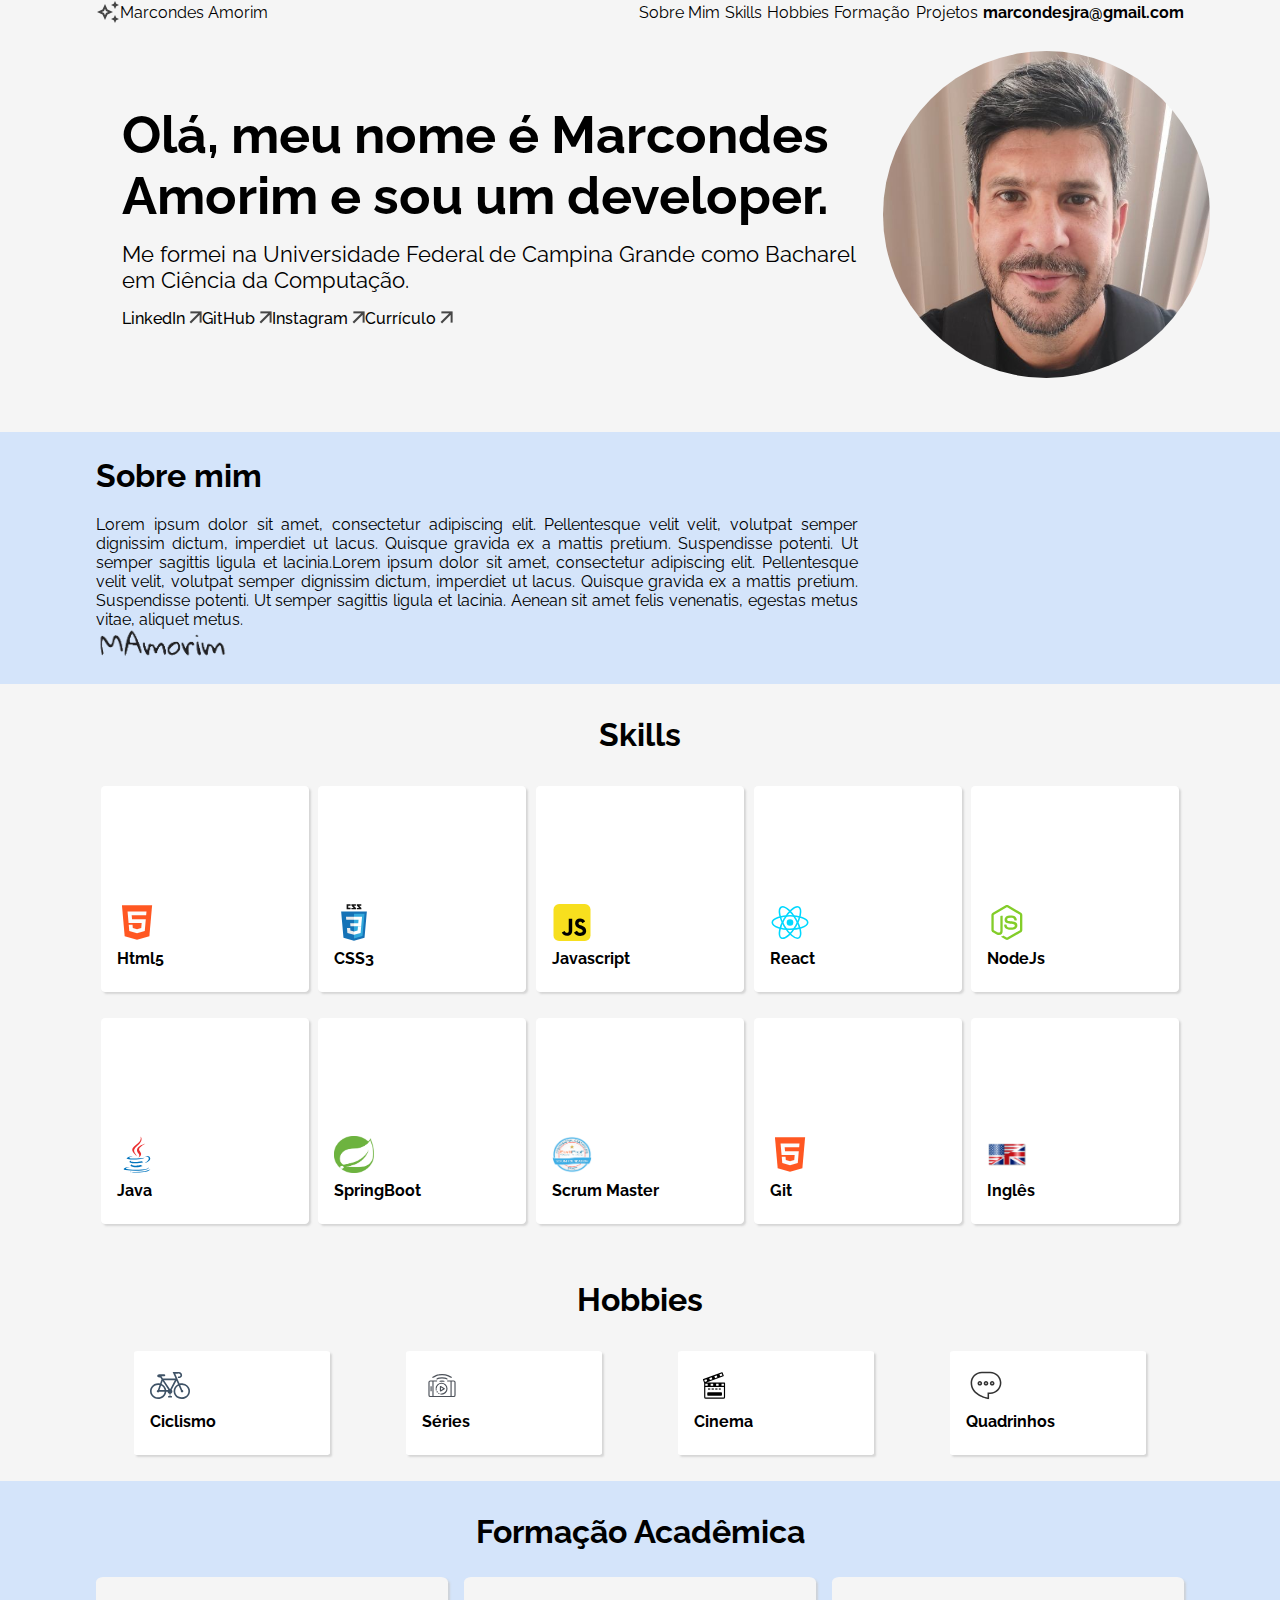
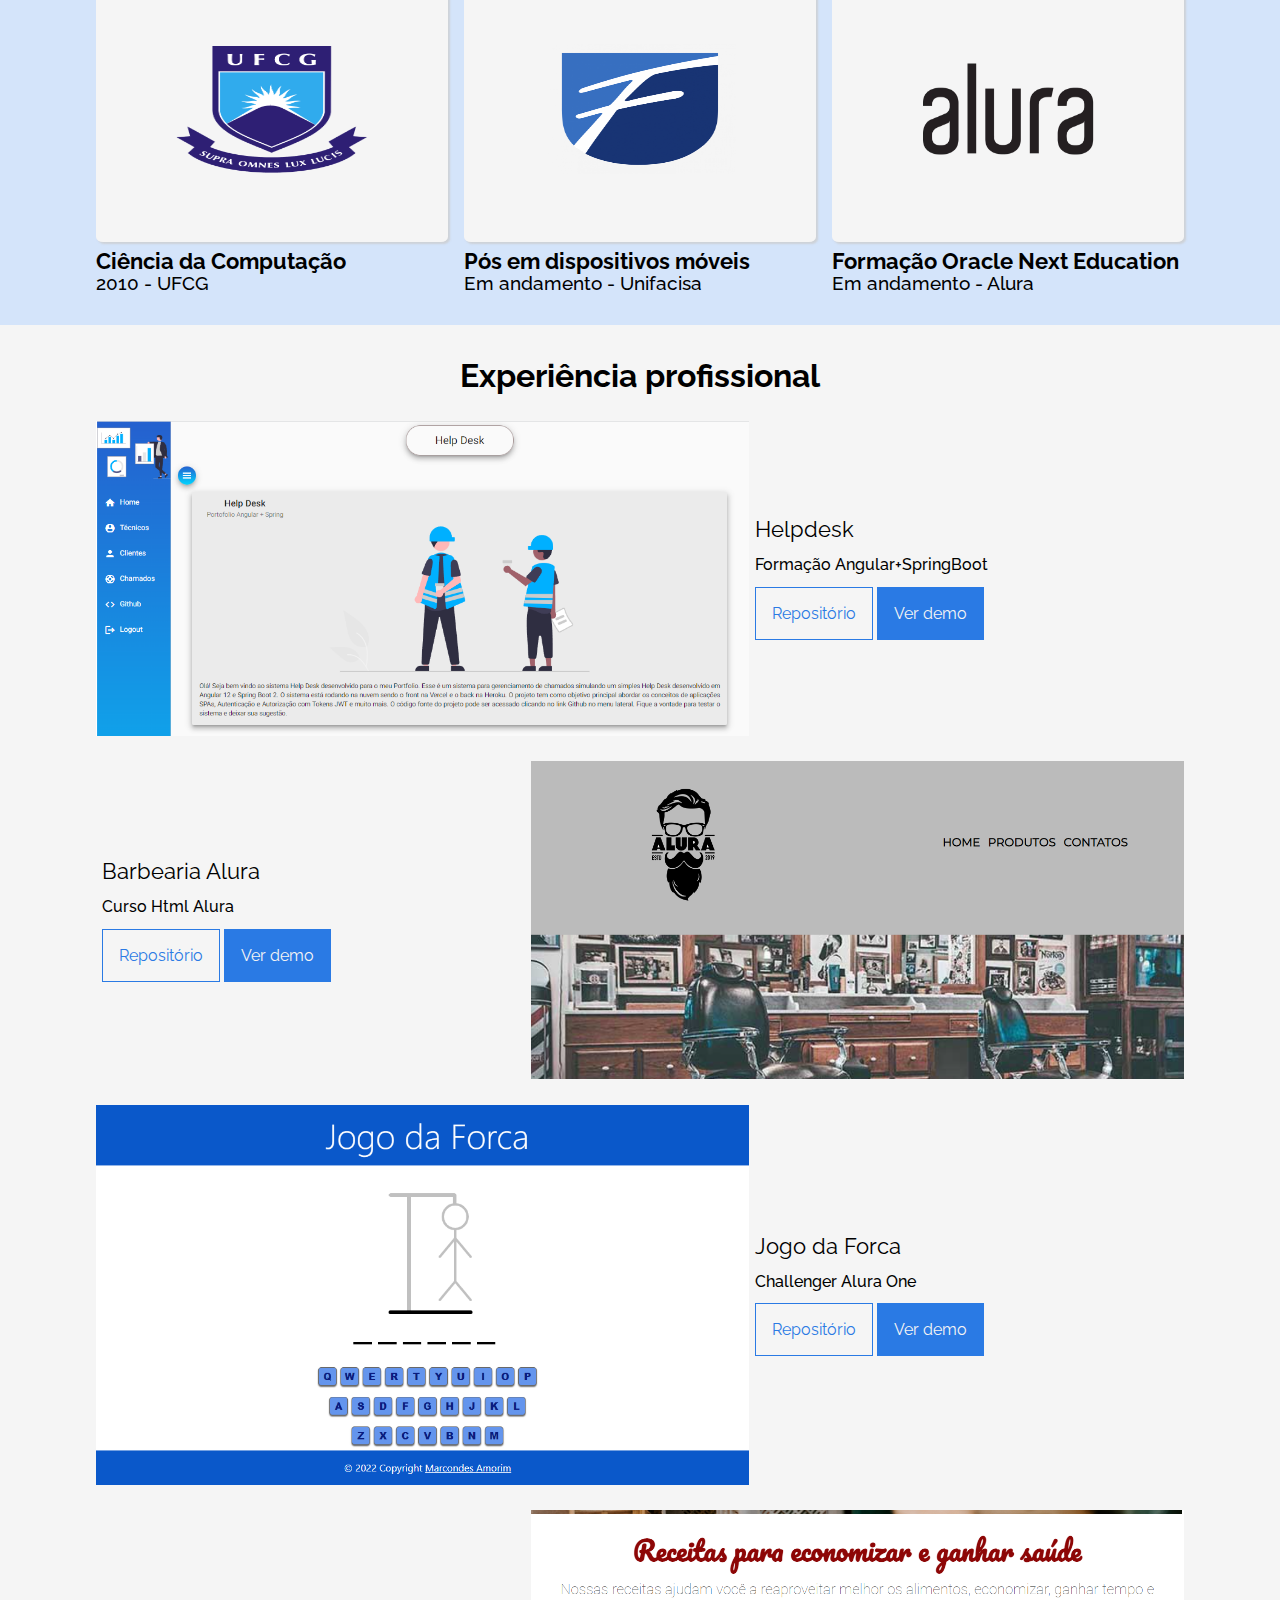
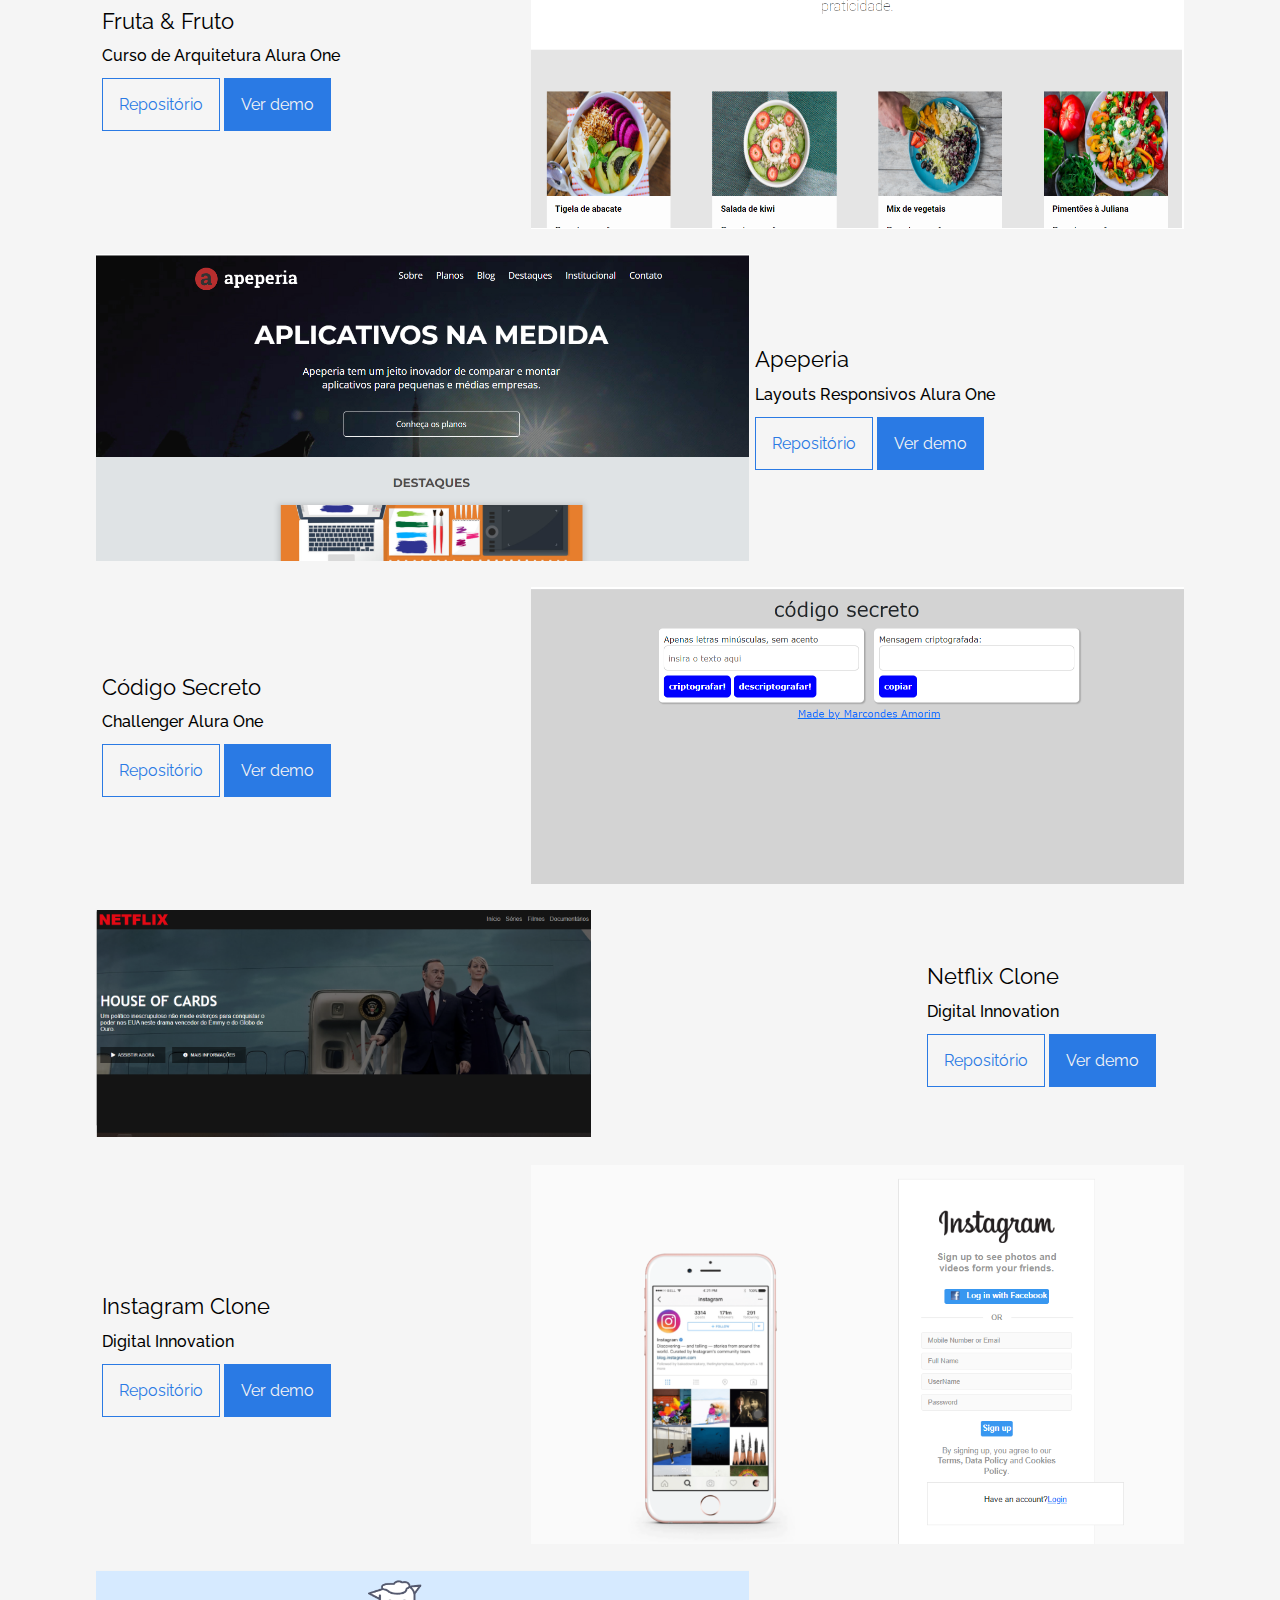
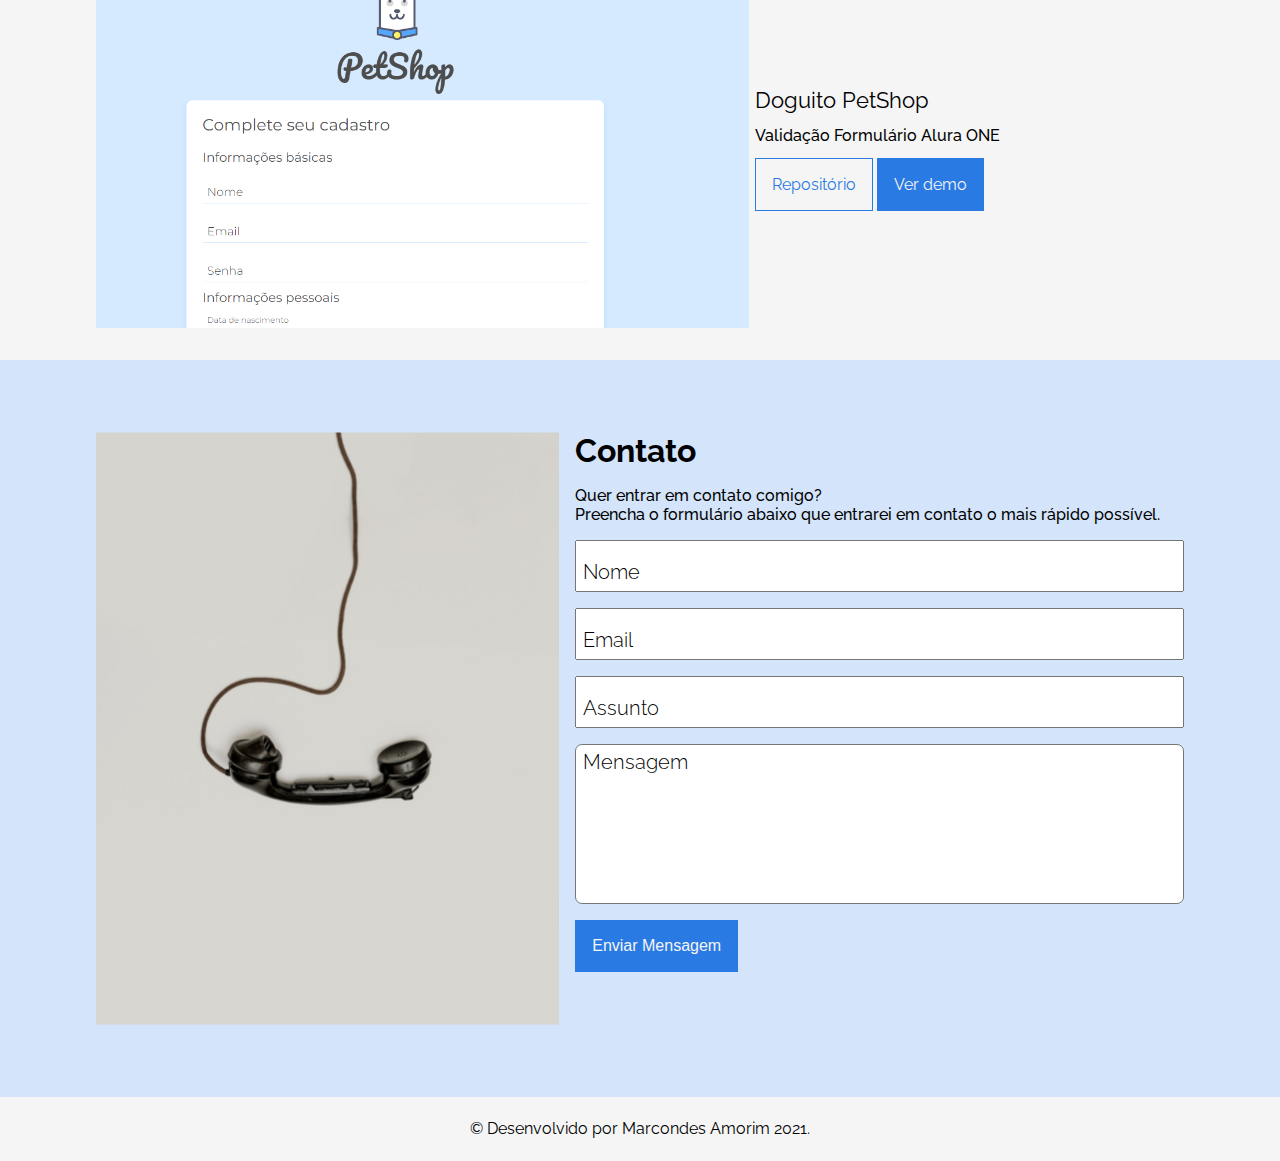
==== commit 2fd3fa44: "algumas correções" ====
--- a/index.html
+++ b/index.html
@@ -200,29 +200,29 @@
                         </div>
                         <div class="formacao_items__item">
                             <div class="formacao_items__item___image">
-                                <img class="formacao_items__item___icon" src="./assets/images/formacao/ufcg.png"
+                                <img class="formacao_items__item___icon" src="./assets/images/formacao/unifacisa.png"
                                     alt="logo da ufcg">
                             </div>
                             <div class="formacao_items__item___texto">
                                 <div class="formacao_items__item___texto____curso">
-                                    Ciência da Computação
+                                    Pós em dispositivos móveis
                                 </div>
                                 <div class="formacao_items__item___texto____formacao">
-                                    2010 - UFCG
+                                    Em andamento - Unifacisa
                                 </div>
                             </div>
                         </div>
                         <div class="formacao_items__item">
                             <div class="formacao_items__item___image">
-                                <img class="formacao_items__item___icon" src="./assets/images/formacao/ufcg.png"
+                                <img class="formacao_items__item___icon" src="./assets/images/formacao/alura.webp"
                                     alt="logo da ufcg">
                             </div>
                             <div class="formacao_items__item___texto">
                                 <div class="formacao_items__item___texto____curso">
-                                    Ciência da Computação
+                                    Formação Oracle Next Education
                                 </div>
                                 <div class="formacao_items__item___texto____formacao">
-                                    2010 - UFCG
+                                    Em andamento - Alura
                                 </div>
                             </div>
                         </div>
--- a/assets/css/navegacao.css
+++ b/assets/css/navegacao.css
@@ -7,7 +7,6 @@
 }
 
 .navegacao {
-
     margin: 0 auto;
     display: flex;
     align-items: center;
@@ -52,12 +51,8 @@
 
 @media screen and (max-width: 850px) {
 
-    .container-navegacao {
+    .navegacao {
         width: var(--largura-tablet);
-    }
-
-    .navegacao {
-        margin: 0 auto;
     }
 
     .navegacao_links__link {
@@ -66,19 +61,14 @@
 
     .navegacao_links__link:last-child {
         display: flex;
-
     }
 
 }
 
-@media screen and (max-width: 550px) {
-
-    .container-navegacao {
-        width: var(--largura-mobile);
-    }
+@media screen and (max-width: 600px) {
 
     .navegacao {
-        margin: 0 auto;
+        width: var(--largura-mobile);
     }
 
     .navegacao_nome {
@@ -96,13 +86,10 @@
 
 @media screen and (max-width: 400px) {
 
-    .container-navegacao {
+    .navegacao {
         width: var(--largura-mobile);
     }
 
-    .navegacao {
-        margin: 0 auto;
-    }
 
     .navegacao_links__link {
         display: none;
--- a/assets/css/apresentacao.css
+++ b/assets/css/apresentacao.css
@@ -90,7 +90,7 @@
     }
 }
 
-@media screen and (max-width: 550px) {
+@media screen and (max-width: 600px) {
 
     .container-apresentacao {
         width: var(--largura-tablet);
--- a/assets/css/hobbies.css
+++ b/assets/css/hobbies.css
@@ -21,7 +21,6 @@
 }
 
 .hobbies_items__item {
-
     display: flex;
     flex-direction: column;
     justify-content: flex-end;
@@ -30,8 +29,9 @@
     margin-bottom: 2vw;
 
     position: static;
-    width: 176px;
-    height: 174px;
+    /* width: 176px;
+    height: 174px; */
+    width: 15%;
     left: 384px;
     top: 0px;
 
--- a/assets/css/formacao.css
+++ b/assets/css/formacao.css
@@ -78,11 +78,6 @@
         width: var(--largura-tablet);
     }
 
-    .formacao_items {
-        flex-direction: column;
-        align-items: center;
-    }
-
     .formacao_title {
         font-size: 22px;
         line-height: 26px;
@@ -111,6 +106,30 @@
     }
 }
 
+
+@media screen and (max-width: 600px) {
+    .formacao {
+        width: var(--largura-mobile);
+    }
+
+    .formacao_items {
+        flex-direction: column;
+        align-items: center;
+    }
+
+    .formacao_items__item___image {
+        width: 290px;
+        height: 110px;
+    }
+
+    .formacao_items__item___icon {
+        width: 84px;
+        height: 58px;
+        left: 106px;
+        top: 30px;
+    }
+}
+
 @media screen and (max-width: 400px) {
     .formacao {
         width: var(--largura-mobile);
